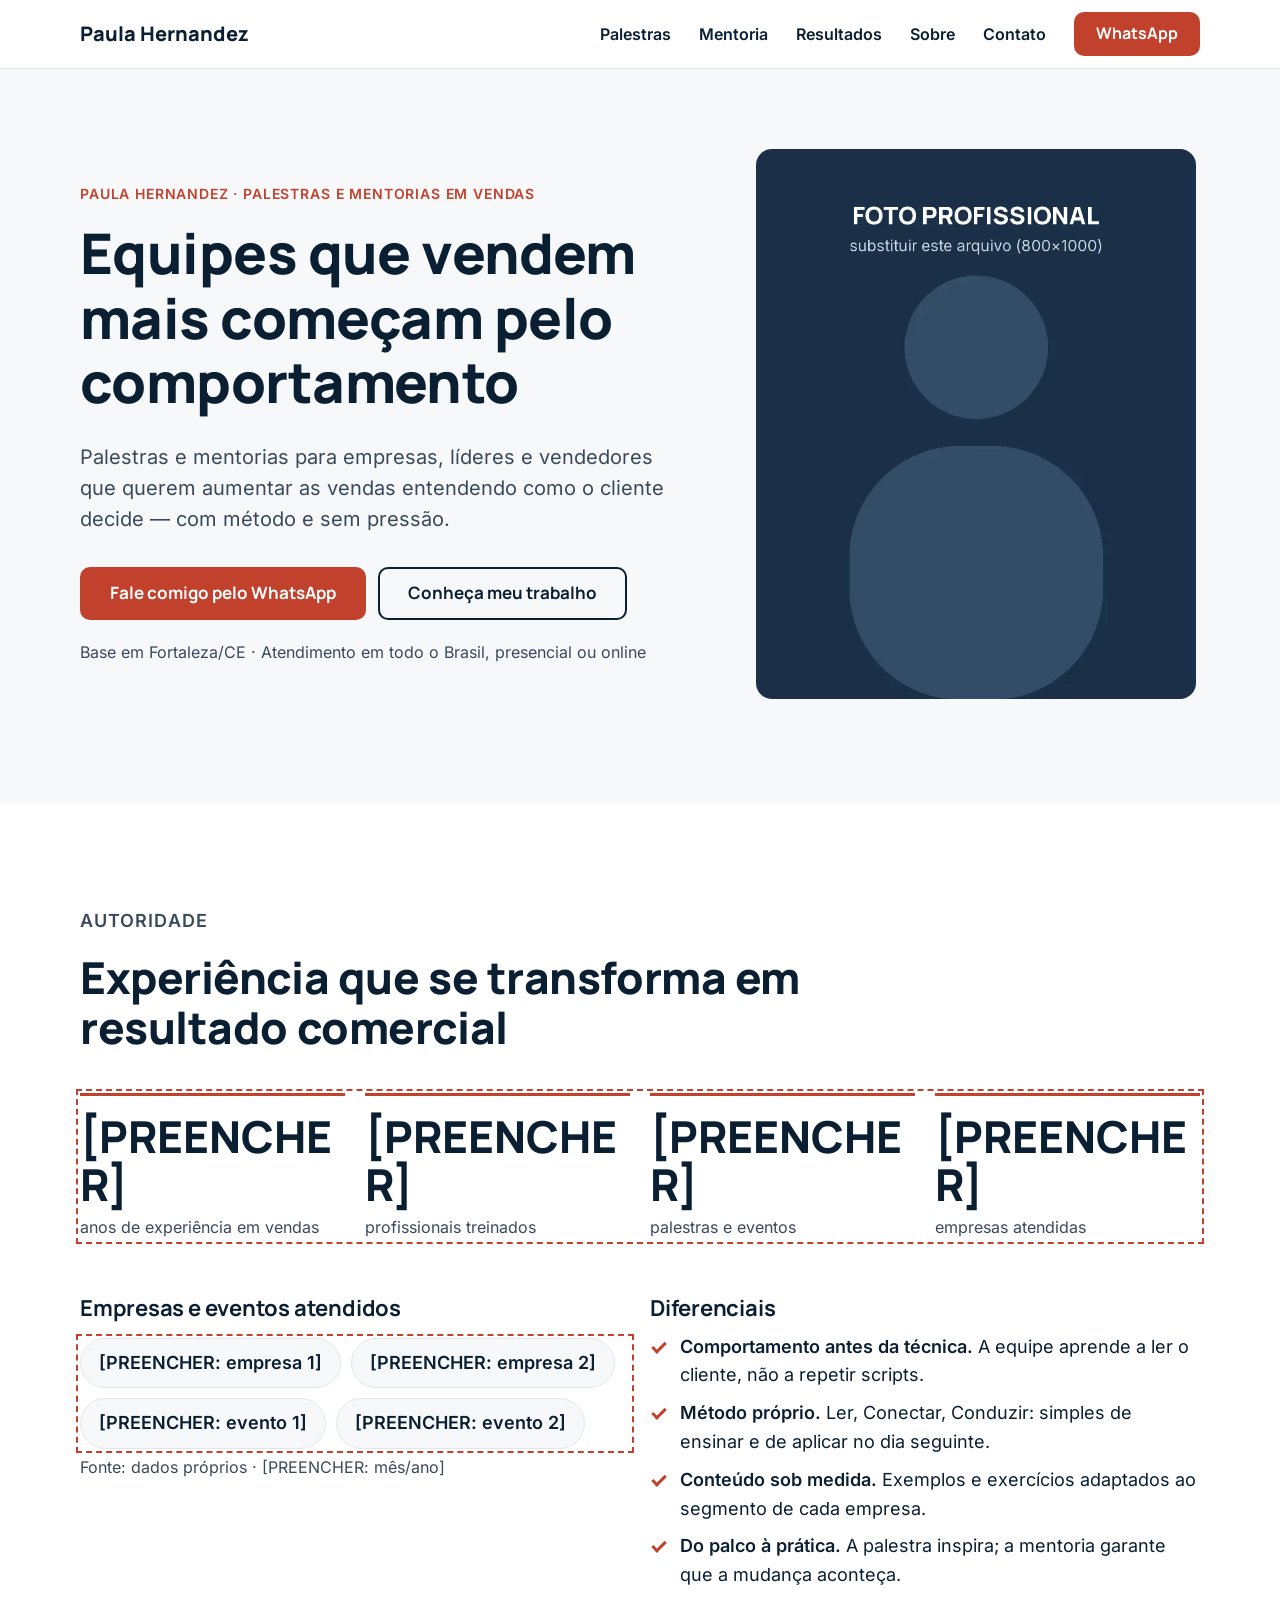
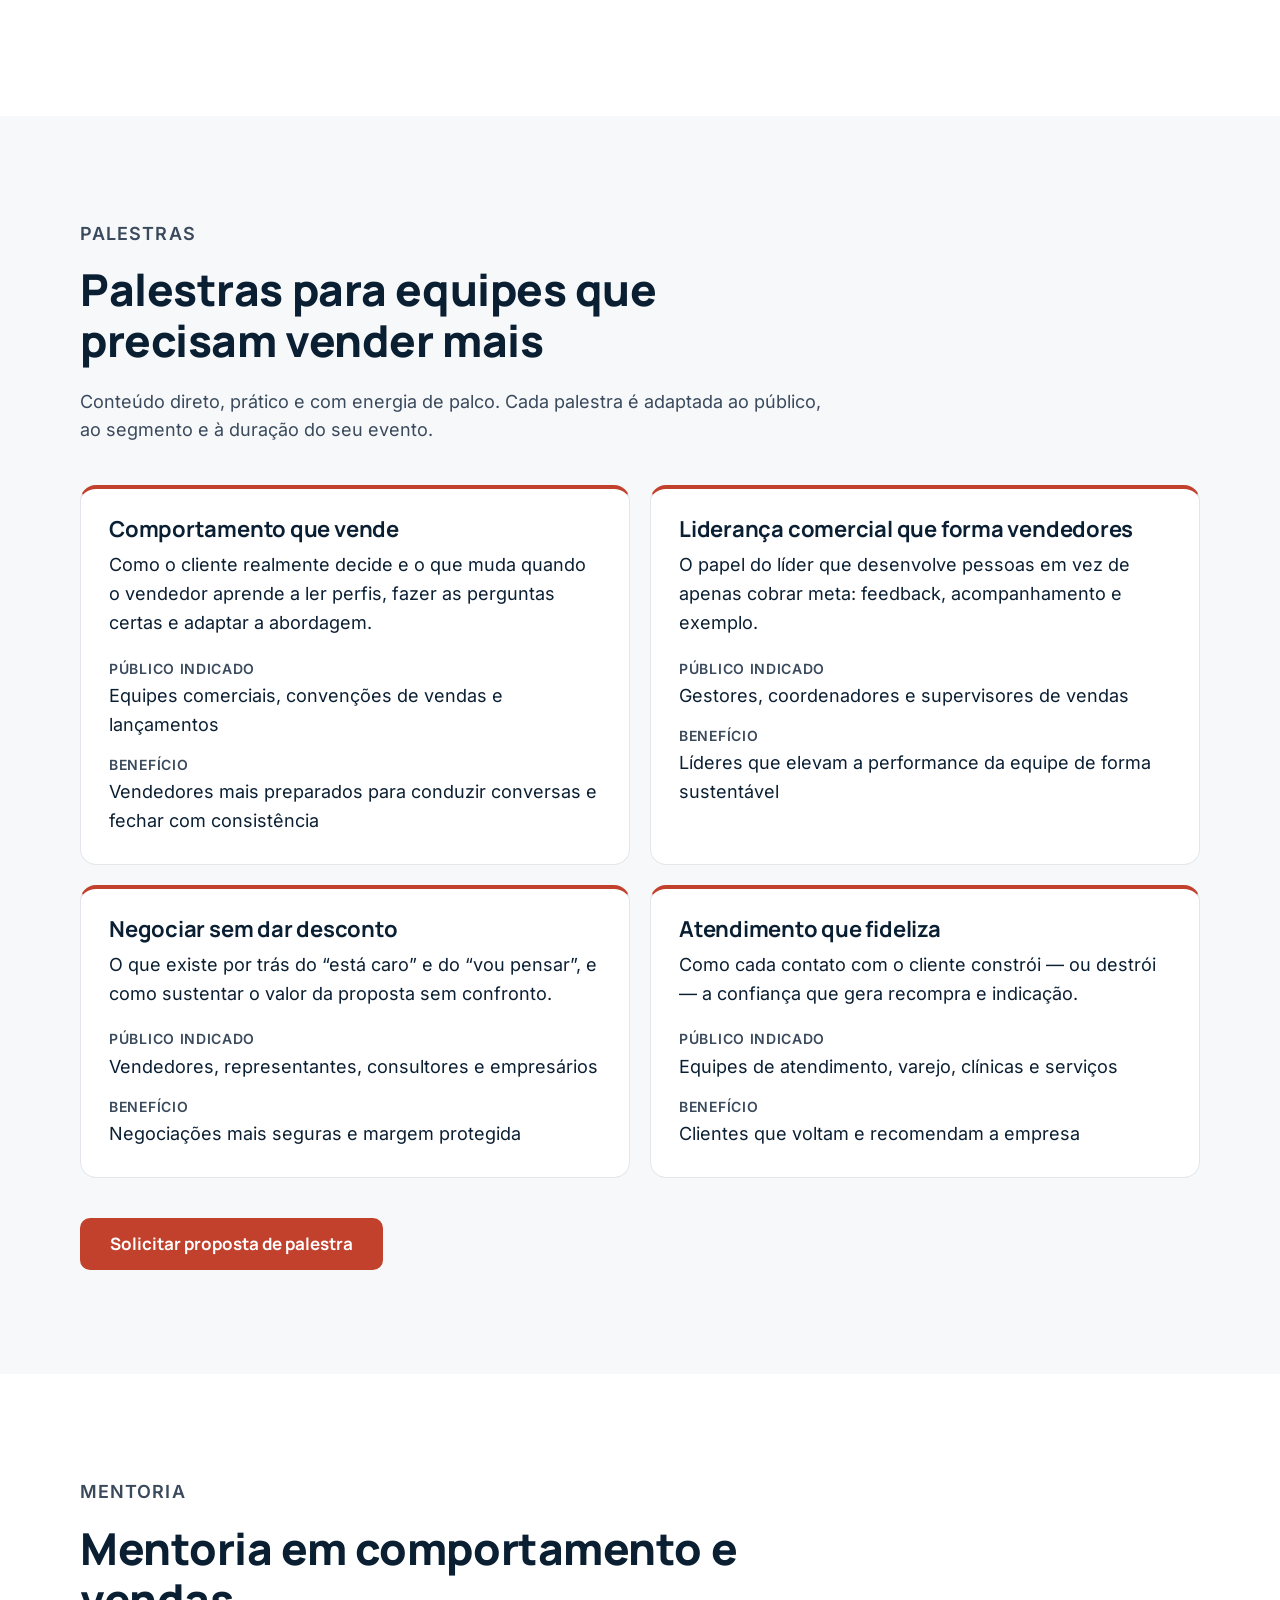
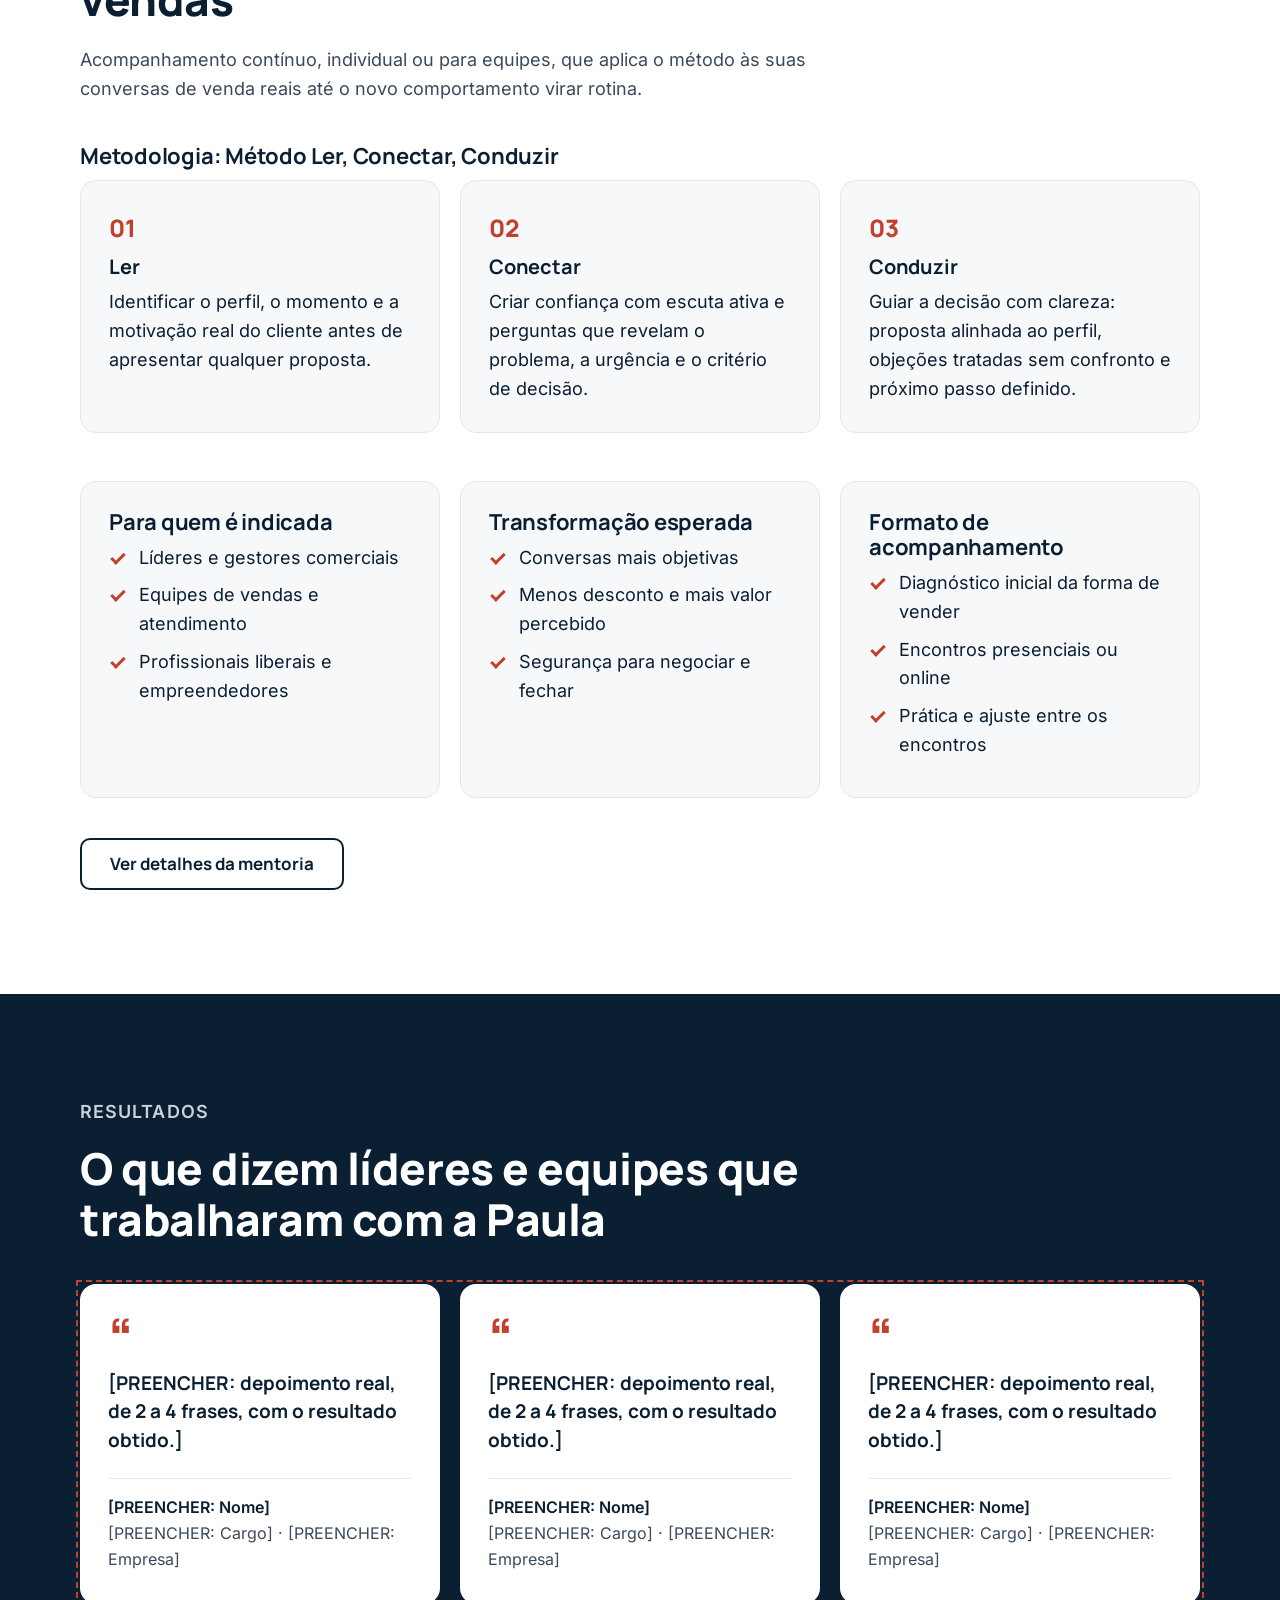
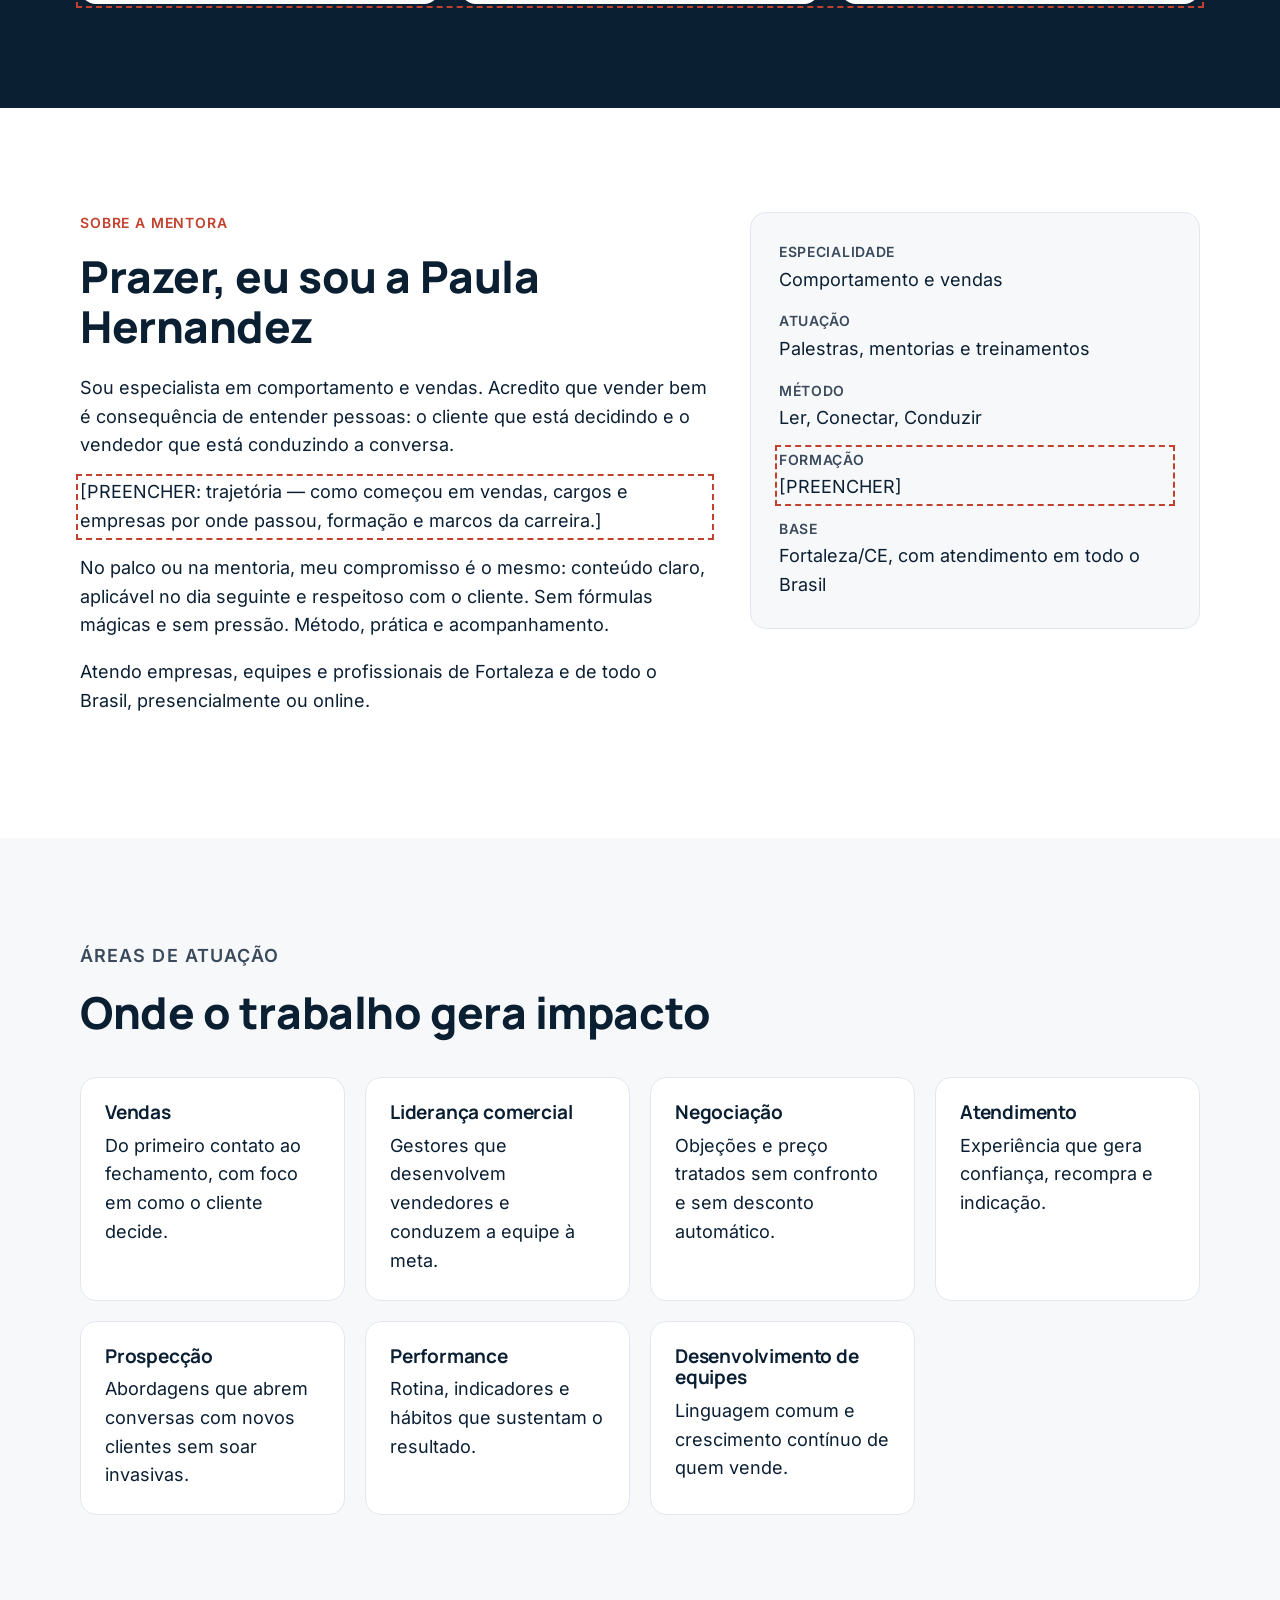
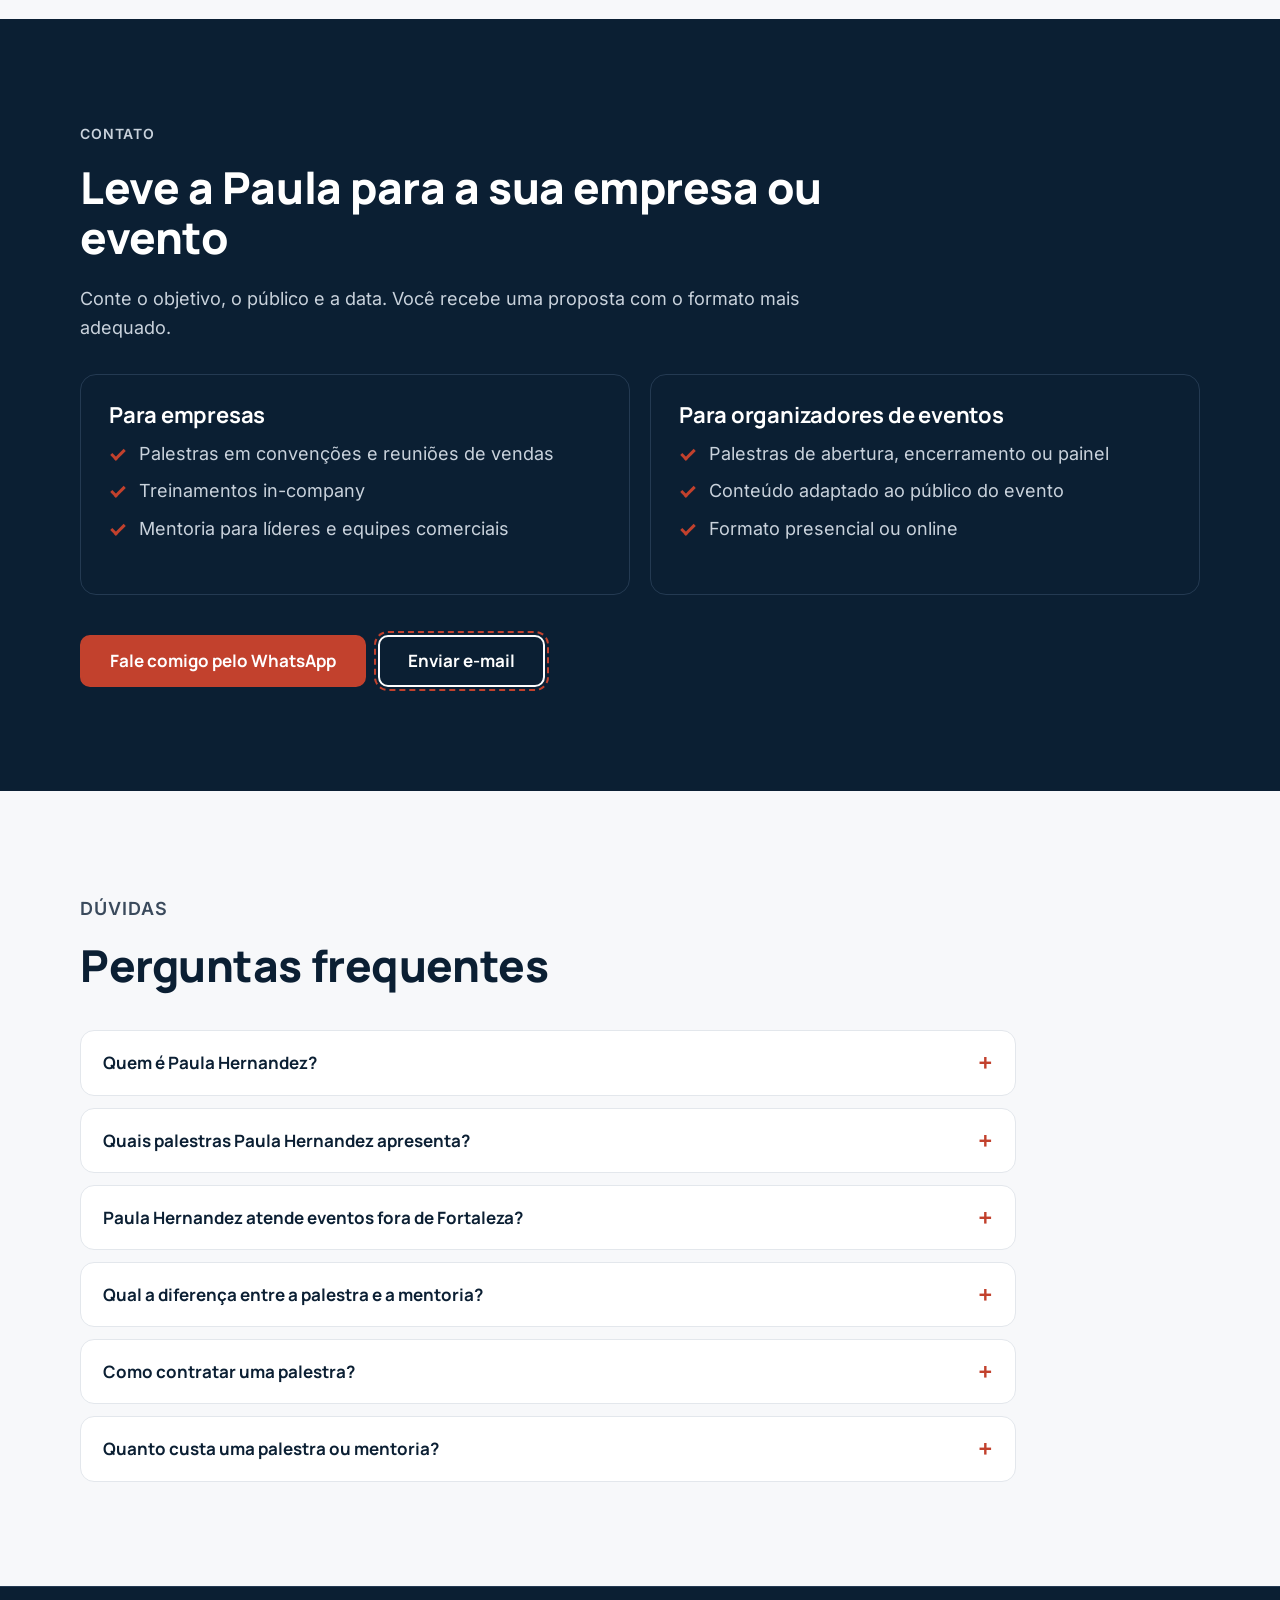
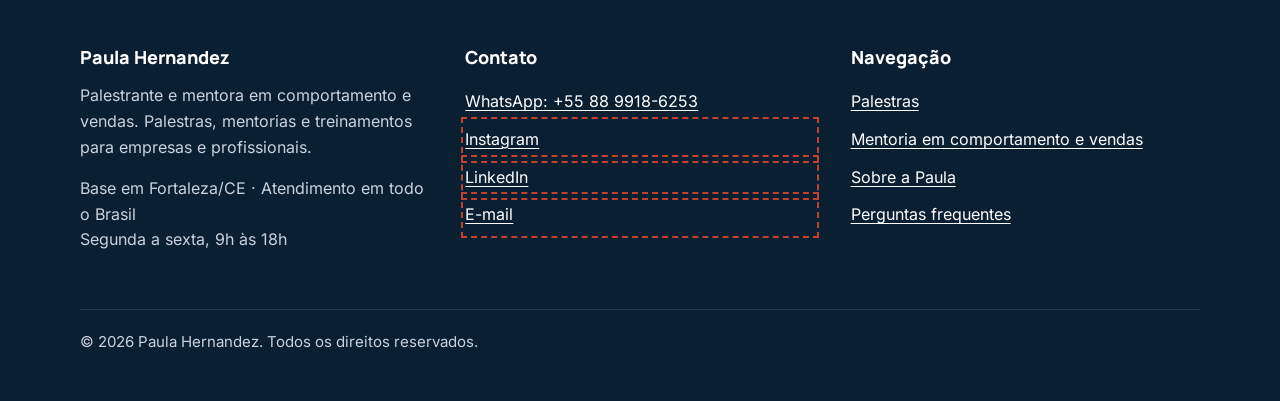
==== index.html @ c7774235 "Site estático Paula Hernandez: raiz + cluster de mentoria - Página raiz de vendas: hero, autoridade," ====
<!DOCTYPE html>
<html lang="pt-BR"><head>
<meta charset="UTF-8"/>
<meta name="viewport" content="width=device-width, initial-scale=1.0"/>
<title>Paula Hernandez | Palestrante e Mentora em Vendas</title>
<meta name="description" content="Paula Hernandez é palestrante e mentora em comportamento e vendas. Palestras e mentorias para aumentar vendas e desenvolver equipes comerciais."/>
<meta name="robots" content="index, follow, max-image-preview:large, max-snippet:-1, max-video-preview:-1"/>
<link rel="canonical" href="https://paulahernandezoficial.com.br/"/>
<meta name="theme-color" content="#0B1F33"/>
<link rel="icon" type="image/webp" href="favicon.webp"/>
<link rel="apple-touch-icon" href="favicon.png"/>
<link rel="manifest" href="site.webmanifest"/>
<meta name="author" content="Paula Hernandez"/>
<meta property="og:type" content="website"/>
<meta property="og:locale" content="pt_BR"/>
<meta property="og:site_name" content="Paula Hernandez"/>
<meta property="og:url" content="https://paulahernandezoficial.com.br/"/>
<meta property="og:title" content="Paula Hernandez | Palestrante e Mentora em Vendas"/>
<meta property="og:description" content="Paula Hernandez é palestrante e mentora em comportamento e vendas. Palestras e mentorias para aumentar vendas e desenvolver equipes comerciais."/>
<meta property="og:image" content="https://paulahernandezoficial.com.br/og-paula-hernandez.png"/>
<meta property="og:image:width" content="1200"/>
<meta property="og:image:height" content="630"/>
<meta property="og:image:alt" content="Paula Hernandez, palestrante e mentora em comportamento e vendas"/>
<meta name="twitter:card" content="summary_large_image"/>
<meta name="twitter:title" content="Paula Hernandez | Palestrante e Mentora em Vendas"/>
<meta name="twitter:description" content="Paula Hernandez é palestrante e mentora em comportamento e vendas. Palestras e mentorias para aumentar vendas e desenvolver equipes comerciais."/>
<meta name="twitter:image" content="https://paulahernandezoficial.com.br/og-paula-hernandez.png"/>
<link rel="preload" as="font" type="font/woff2" href="assets/fontes/manrope-800.woff2" crossorigin/>
<link rel="preload" as="font" type="font/woff2" href="assets/fontes/inter-400.woff2" crossorigin/>
<link rel="preload" as="font" type="font/woff2" href="assets/fontes/manrope-700.woff2" crossorigin/>
<style>
@font-face{font-family:"Manrope";src:url(assets/fontes/manrope-800.woff2) format("woff2");font-weight:800;font-style:normal;font-display:swap}
@font-face{font-family:"Manrope";src:url(assets/fontes/manrope-700.woff2) format("woff2");font-weight:700;font-style:normal;font-display:swap}
@font-face{font-family:"Inter";src:url(assets/fontes/inter-400.woff2) format("woff2");font-weight:400;font-style:normal;font-display:swap}
@font-face{font-family:"Inter";src:url(assets/fontes/inter-600.woff2) format("woff2");font-weight:600;font-style:normal;font-display:swap}
:root{--marinho:#0B1F33;--terracota:#C2412D;--terracota-escuro:#A33523;--offwhite:#F7F8FA;--branco:#FFFFFF;--texto-2:#3A4A5C;--claro:#C9D2DC;--linha:#E3E7EC;--linha-escura:#243A52;--max:1160px}
*,*::before,*::after{box-sizing:border-box}
html{-webkit-text-size-adjust:100%;scroll-behavior:smooth}
body{margin:0;font-family:"Inter",system-ui,-apple-system,"Segoe UI",Roboto,sans-serif;font-weight:400;font-size:1.0625rem;line-height:1.6;color:var(--marinho);background:var(--offwhite);padding-bottom:80px}
@media(min-width:768px){body{font-size:1.125rem}}
@media(min-width:960px){body{padding-bottom:0}}
img{max-width:100%;height:auto;display:block}
a{color:var(--terracota)}
h1,h2,h3,h4{font-family:"Manrope",system-ui,-apple-system,"Segoe UI",Roboto,sans-serif;color:var(--marinho);line-height:1.15;letter-spacing:-.01em;margin:0 0 .5em}
h1,h2{font-weight:800}
h3,h4{font-weight:700}
[id]{scroll-margin-top:84px}
.wrap{max-width:var(--max);margin:0 auto;padding:0 20px}
.pular{position:absolute;left:-9999px;top:8px;background:var(--branco);color:var(--marinho);padding:12px 18px;z-index:50}
.pular:focus{left:16px}
.topo{position:sticky;top:0;z-index:40;background:var(--branco);border-bottom:1px solid var(--linha)}
.topo .wrap{display:flex;align-items:center;justify-content:space-between;gap:16px;min-height:68px}
.marca{font-family:"Manrope",system-ui,sans-serif;font-weight:800;font-size:1.25rem;color:var(--marinho);text-decoration:none;padding:10px 0}
.menu-desk{display:none}
.menu-mob summary{list-style:none;cursor:pointer;display:flex;align-items:center;min-height:48px;padding:0 18px;border:2px solid var(--marinho);border-radius:10px;font-weight:600;color:var(--marinho)}
.menu-mob summary::-webkit-details-marker{display:none}
.menu-mob ul{position:absolute;left:0;right:0;top:100%;margin:0;padding:8px 20px 20px;list-style:none;background:var(--branco);border-bottom:1px solid var(--linha)}
.menu-mob li{margin:0;border-bottom:1px solid var(--linha)}
.menu-mob li:last-child{border-bottom:0}
.menu-mob a{display:flex;align-items:center;min-height:52px;color:var(--marinho);text-decoration:none;font-weight:600}
@media(min-width:960px){
.menu-mob{display:none}
.menu-desk{display:flex;align-items:center;gap:28px;list-style:none;margin:0;padding:0}
.menu-desk li{margin:0}
.menu-desk a:not(.btn){color:var(--marinho);text-decoration:none;font-weight:600;font-size:1rem}
.menu-desk .btn{min-height:44px;padding:10px 20px;font-size:1rem}
}
.hero{padding:40px 0 64px}
.hero .wrap{display:grid;gap:40px}
@media(min-width:960px){.hero{padding:80px 0 104px}.hero .wrap{grid-template-columns:1.15fr .85fr;align-items:center;gap:64px}}
.selo{display:block;font-size:.875rem;font-weight:600;letter-spacing:.06em;text-transform:uppercase;color:var(--terracota);margin:0 0 16px}
.hero h1{font-size:clamp(2.125rem,1.5rem + 2.8vw,3.5rem);max-width:14em}
.sub{font-size:1.25rem;line-height:1.55;color:var(--texto-2);max-width:32em;margin:0}
.botoes{display:flex;flex-direction:column;gap:12px;margin-top:32px}
@media(min-width:560px){.botoes{flex-direction:row;flex-wrap:wrap}}
.btn{display:inline-flex;align-items:center;justify-content:center;text-align:center;min-height:52px;padding:14px 28px;border-radius:10px;border:2px solid transparent;font-family:"Manrope",system-ui,sans-serif;font-weight:700;font-size:1.0625rem;line-height:1.2;text-decoration:none}
.btn-p{background:var(--terracota);border-color:var(--terracota);color:var(--branco)}
.btn-p:hover{background:var(--terracota-escuro);border-color:var(--terracota-escuro);color:var(--branco)}
.btn-s{border-color:var(--marinho);color:var(--marinho)}
.btn-s:hover{background:var(--marinho);color:var(--branco)}
.hero-nota{margin:20px 0 0;font-size:1rem;color:var(--texto-2)}
.hero-foto{margin:0;justify-self:center;width:100%;max-width:440px}
.hero-foto img{width:100%;aspect-ratio:4/5;object-fit:cover;border-radius:16px;background:var(--linha)}
.barra-cta{position:fixed;left:0;right:0;bottom:0;z-index:40;padding:12px 16px calc(12px + env(safe-area-inset-bottom));background:var(--branco);border-top:1px solid var(--linha)}
.barra-cta .btn{width:100%}
@media(min-width:960px){.barra-cta{display:none}}
</style>
<link rel="preload" as="style" href="assets/style.css" onload="this.onload=null;this.rel='stylesheet'"/>
<noscript><link rel="stylesheet" href="assets/style.css"/></noscript>
<script type="application/ld+json">
{
  "@context": "https://schema.org",
  "@graph": [
    {
      "@type": "ProfessionalService",
      "@id": "https://paulahernandezoficial.com.br/#negocio",
      "name": "Paula Hernandez — Palestras e Mentoria em Comportamento e Vendas",
      "alternateName": ["Paula Hernandez Oficial", "Paula Hernandez Palestrante", "Paula Hernandez Mentoria"],
      "description": "Palestras e mentorias em comportamento e vendas para empresas, líderes comerciais e profissionais, com o Método Ler, Conectar, Conduzir. Base em Fortaleza/CE, atendimento em todo o Brasil.",
      "url": "https://paulahernandezoficial.com.br/",
      "image": "https://paulahernandezoficial.com.br/assets/img/paula-hernandez.webp",
      "logo": "https://paulahernandezoficial.com.br/favicon.png",
      "telephone": "+558899186253",
      "priceRange": "Sob consulta",
      "founder": {"@id": "https://paulahernandezoficial.com.br/#paula"},
      "employee": {"@id": "https://paulahernandezoficial.com.br/#paula"},
      "address": {"@type": "PostalAddress", "addressLocality": "Fortaleza", "addressRegion": "CE", "addressCountry": "BR"},
      "geo": {"@type": "GeoCoordinates", "latitude": -3.7319, "longitude": -38.5267},
      "hasMap": "https://www.google.com/maps?q=Fortaleza,+CE",
      "areaServed": [
        {"@type": "City", "name": "Fortaleza", "sameAs": "https://www.wikidata.org/wiki/Q43463"},
        {"@type": "State", "name": "Ceará"},
        {"@type": "Country", "name": "Brasil"}
      ],
      "openingHoursSpecification": [{
        "@type": "OpeningHoursSpecification",
        "dayOfWeek": ["https://schema.org/Monday", "https://schema.org/Tuesday", "https://schema.org/Wednesday", "https://schema.org/Thursday", "https://schema.org/Friday"],
        "opens": "09:00",
        "closes": "18:00"
      }],
      "knowsAbout": [
        {"@id": "https://www.wikidata.org/wiki/Q194189"},
        {"@id": "https://www.wikidata.org/wiki/Q5657855"},
        {"@id": "https://www.wikidata.org/wiki/Q484275"},
        {"@id": "https://www.wikidata.org/wiki/Q202875"},
        {"@id": "https://www.wikidata.org/wiki/Q1060653"},
        {"@id": "https://www.wikidata.org/wiki/Q3769299"},
        {"@id": "https://www.wikidata.org/wiki/Q301468"},
        {"@id": "https://www.wikidata.org/wiki/Q967647"}
      ],
      "hasOfferCatalog": {
        "@type": "OfferCatalog",
        "@id": "https://paulahernandezoficial.com.br/#catalogo",
        "name": "Palestras e mentorias",
        "itemListElement": [
          {"@type": "Offer", "itemOffered": {"@type": "Service", "@id": "https://paulahernandezoficial.com.br/#palestra-comportamento-que-vende", "name": "Palestra Comportamento que vende", "serviceType": "Palestra"}},
          {"@type": "Offer", "itemOffered": {"@type": "Service", "@id": "https://paulahernandezoficial.com.br/#palestra-lideranca-comercial", "name": "Palestra Liderança comercial que forma vendedores", "serviceType": "Palestra"}},
          {"@type": "Offer", "itemOffered": {"@type": "Service", "@id": "https://paulahernandezoficial.com.br/#palestra-negociacao", "name": "Palestra Negociar sem dar desconto", "serviceType": "Palestra"}},
          {"@type": "Offer", "itemOffered": {"@type": "Service", "@id": "https://paulahernandezoficial.com.br/#palestra-atendimento", "name": "Palestra Atendimento que fideliza", "serviceType": "Palestra"}},
          {"@type": "Offer", "itemOffered": {"@id": "https://paulahernandezoficial.com.br/mentoria-em-comportamento-e-vendas-em-fortaleza/#servico"}}
        ]
      }
    },
    {
      "@type": "Person",
      "@id": "https://paulahernandezoficial.com.br/#paula",
      "name": "Paula Hernandez",
      "alternateName": ["Paula Hernandez Oficial"],
      "jobTitle": "Palestrante e mentora em comportamento e vendas",
      "description": "Palestrante e mentora especialista em comportamento e vendas, criadora do Método Ler, Conectar, Conduzir. Base em Fortaleza/CE, atuação em todo o Brasil.",
      "url": "https://paulahernandezoficial.com.br/",
      "image": {"@type": "ImageObject", "url": "https://paulahernandezoficial.com.br/assets/img/paula-hernandez.webp", "width": 800, "height": 1000},
      "worksFor": {"@id": "https://paulahernandezoficial.com.br/#negocio"},
      "homeLocation": {"@type": "City", "name": "Fortaleza", "sameAs": "https://www.wikidata.org/wiki/Q43463"},
      "knowsAbout": [
        {"@id": "https://www.wikidata.org/wiki/Q194189"},
        {"@id": "https://www.wikidata.org/wiki/Q5657855"},
        {"@id": "https://www.wikidata.org/wiki/Q484275"},
        {"@id": "https://www.wikidata.org/wiki/Q202875"},
        {"@id": "https://www.wikidata.org/wiki/Q1060653"},
        {"@id": "https://www.wikidata.org/wiki/Q3769299"},
        {"@id": "https://www.wikidata.org/wiki/Q1231428"},
        {"@id": "https://www.wikidata.org/wiki/Q191591"},
        {"@id": "https://www.wikidata.org/wiki/Q18342738"},
        {"@id": "https://www.wikidata.org/wiki/Q967647"}
      ]
    },
    {"@type": "Thing", "@id": "https://www.wikidata.org/wiki/Q194189", "name": "Vendas", "sameAs": "https://www.wikidata.org/wiki/Q194189"},
    {"@type": "Thing", "@id": "https://www.wikidata.org/wiki/Q5657855", "name": "Gestão de vendas", "sameAs": "https://www.wikidata.org/wiki/Q5657855"},
    {"@type": "Thing", "@id": "https://www.wikidata.org/wiki/Q484275", "name": "Liderança", "sameAs": "https://www.wikidata.org/wiki/Q484275"},
    {"@type": "Thing", "@id": "https://www.wikidata.org/wiki/Q202875", "name": "Negociação", "sameAs": "https://www.wikidata.org/wiki/Q202875"},
    {"@type": "Thing", "@id": "https://www.wikidata.org/wiki/Q1060653", "name": "Atendimento ao cliente", "sameAs": "https://www.wikidata.org/wiki/Q1060653"},
    {"@type": "Thing", "@id": "https://www.wikidata.org/wiki/Q3769299", "name": "Comportamento humano", "sameAs": "https://www.wikidata.org/wiki/Q3769299"},
    {"@type": "Thing", "@id": "https://www.wikidata.org/wiki/Q301468", "name": "Comportamento do consumidor", "sameAs": "https://www.wikidata.org/wiki/Q301468"},
    {"@type": "Thing", "@id": "https://www.wikidata.org/wiki/Q1231428", "name": "Persuasão", "sameAs": "https://www.wikidata.org/wiki/Q1231428"},
    {"@type": "Thing", "@id": "https://www.wikidata.org/wiki/Q191591", "name": "Inteligência emocional", "sameAs": "https://www.wikidata.org/wiki/Q191591"},
    {"@type": "Thing", "@id": "https://www.wikidata.org/wiki/Q18342738", "name": "Oratória", "sameAs": "https://www.wikidata.org/wiki/Q18342738"},
    {"@type": "Thing", "@id": "https://www.wikidata.org/wiki/Q967647", "name": "Mentoria", "sameAs": "https://www.wikidata.org/wiki/Q967647"},
    {
      "@type": "DefinedTermSet",
      "@id": "https://paulahernandezoficial.com.br/#metodologia",
      "name": "Metodologia Paula Hernandez"
    },
    {
      "@type": "DefinedTerm",
      "@id": "https://paulahernandezoficial.com.br/#metodo",
      "name": "Método Ler, Conectar, Conduzir",
      "description": "Método de vendas baseado em comportamento, criado por Paula Hernandez, em três etapas: ler o perfil e o momento do cliente, criar conexão por meio de escuta e perguntas, e conduzir a decisão com clareza e sem pressão.",
      "inDefinedTermSet": {"@id": "https://paulahernandezoficial.com.br/#metodologia"},
      "creator": {"@id": "https://paulahernandezoficial.com.br/#paula"},
      "url": "https://paulahernandezoficial.com.br/#mentoria"
    },
    {
      "@type": "WebSite",
      "@id": "https://paulahernandezoficial.com.br/#site",
      "name": "Paula Hernandez",
      "url": "https://paulahernandezoficial.com.br/",
      "inLanguage": "pt-BR",
      "publisher": {"@id": "https://paulahernandezoficial.com.br/#negocio"}
    },
    {
      "@type": "WebPage",
      "@id": "https://paulahernandezoficial.com.br/#webpage",
      "url": "https://paulahernandezoficial.com.br/",
      "name": "Paula Hernandez | Palestrante e Mentora em Vendas",
      "description": "Paula Hernandez é palestrante e mentora em comportamento e vendas. Palestras e mentorias para aumentar vendas e desenvolver equipes comerciais.",
      "inLanguage": "pt-BR",
      "isPartOf": {"@id": "https://paulahernandezoficial.com.br/#site"},
      "about": {"@id": "https://paulahernandezoficial.com.br/#paula"},
      "mainEntity": {"@id": "https://paulahernandezoficial.com.br/#negocio"},
      "primaryImageOfPage": {"@type": "ImageObject", "url": "https://paulahernandezoficial.com.br/assets/img/paula-hernandez.webp", "width": 800, "height": 1000},
      "dateModified": "2026-09-28"
    },
    {
      "@type": "FAQPage",
      "@id": "https://paulahernandezoficial.com.br/#perguntas",
      "isPartOf": {"@id": "https://paulahernandezoficial.com.br/#webpage"},
      "mainEntity": [
        {"@type": "Question", "name": "Quem é Paula Hernandez?", "acceptedAnswer": {"@type": "Answer", "text": "Paula Hernandez é palestrante e mentora especialista em comportamento e vendas. Ela ajuda empresas, líderes comerciais e profissionais a vender mais entendendo como o cliente decide, com o Método Ler, Conectar, Conduzir."}},
        {"@type": "Question", "name": "Quais palestras Paula Hernandez apresenta?", "acceptedAnswer": {"@type": "Answer", "text": "As palestras principais são Comportamento que vende, Liderança comercial que forma vendedores, Negociar sem dar desconto e Atendimento que fideliza. Todas podem ser adaptadas ao público, ao segmento e à duração do evento."}},
        {"@type": "Question", "name": "Paula Hernandez atende eventos fora de Fortaleza?", "acceptedAnswer": {"@type": "Answer", "text": "Sim. Paula tem base em Fortaleza/CE e realiza palestras, treinamentos e mentorias em todo o Brasil, presencialmente ou online."}},
        {"@type": "Question", "name": "Qual a diferença entre a palestra e a mentoria?", "acceptedAnswer": {"@type": "Answer", "text": "A palestra é um encontro único, pensado para inspirar e dar direção a um grupo. A mentoria é um acompanhamento contínuo, individual ou para equipes, que aplica o método às conversas de venda reais até o comportamento mudar."}},
        {"@type": "Question", "name": "Como contratar uma palestra?", "acceptedAnswer": {"@type": "Answer", "text": "Envie uma mensagem pelo WhatsApp com a data, a cidade, o público e o objetivo do evento. Com essas informações, Paula indica o tema mais adequado e envia a proposta."}},
        {"@type": "Question", "name": "Quanto custa uma palestra ou mentoria?", "acceptedAnswer": {"@type": "Answer", "text": "O valor é enviado em proposta, porque depende do formato, da duração, do local e do número de participantes. O primeiro contato pelo WhatsApp não tem custo."}}
      ]
    }
  ]
}
</script>
</head>
<body>
<a class="pular" href="#conteudo">Pular para o conteúdo</a>

<header class="topo">
  <div class="wrap">
    <a class="marca" href="./">Paula Hernandez</a>
    <nav aria-label="Principal">
      <ul class="menu-desk">
        <li><a href="#palestras">Palestras</a></li>
        <li><a href="#mentoria">Mentoria</a></li>
        <li><a href="#resultados">Resultados</a></li>
        <li><a href="#sobre">Sobre</a></li>
        <li><a href="#contato">Contato</a></li>
        <li><a class="btn btn-p" href="https://wa.me/558899186253?text=Ol%C3%A1%2C%20Paula!%20Vim%20pelo%20site." rel="noopener">WhatsApp</a></li>
      </ul>
      <details class="menu-mob">
        <summary>Menu</summary>
        <ul>
          <li><a href="#palestras">Palestras</a></li>
          <li><a href="#mentoria">Mentoria</a></li>
          <li><a href="#resultados">Resultados</a></li>
          <li><a href="#sobre">Sobre</a></li>
          <li><a href="#contato">Contato</a></li>
        </ul>
      </details>
    </nav>
  </div>
</header>

<main id="conteudo">

<section class="hero" aria-labelledby="titulo-principal">
  <div class="wrap">
    <div>
      <p class="selo">Paula Hernandez · Palestras e mentorias em vendas</p>
      <h1 id="titulo-principal">Equipes que vendem mais começam pelo comportamento</h1>
      <p class="sub">Palestras e mentorias para empresas, líderes e vendedores que querem aumentar as vendas entendendo como o cliente decide — com método e sem pressão.</p>
      <div class="botoes">
        <a class="btn btn-p" href="https://wa.me/558899186253?text=Ol%C3%A1%2C%20Paula!%20Vim%20pelo%20site." rel="noopener">Fale comigo pelo WhatsApp</a>
        <a class="btn btn-s" href="#sobre">Conheça meu trabalho</a>
      </div>
      <p class="hero-nota">Base em Fortaleza/CE · Atendimento em todo o Brasil, presencial ou online</p>
    </div>
    <figure class="hero-foto">
      <img src="assets/img/paula-hernandez.webp" width="800" height="1000" alt="Paula Hernandez, palestrante e mentora em comportamento e vendas" fetchpriority="high" decoding="async"/>
    </figure>
  </div>
</section>

<section class="secao secao-branca" id="autoridade" aria-labelledby="titulo-autoridade">
  <div class="wrap">
    <div class="cabecalho-secao">
      <p class="selo">Autoridade</p>
      <h2 id="titulo-autoridade">Experiência que se transforma em resultado comercial</h2>
    </div>
    <ul class="numeros pendente">
      <li><span class="numero">[PREENCHER]</span><span class="numero-rotulo">anos de experiência em vendas</span></li>
      <li><span class="numero">[PREENCHER]</span><span class="numero-rotulo">profissionais treinados</span></li>
      <li><span class="numero">[PREENCHER]</span><span class="numero-rotulo">palestras e eventos</span></li>
      <li><span class="numero">[PREENCHER]</span><span class="numero-rotulo">empresas atendidas</span></li>
    </ul>
    <div class="grade grade-2">
      <div>
        <h3>Empresas e eventos atendidos</h3>
        <ul class="empresas pendente">
          <li>[PREENCHER: empresa 1]</li>
          <li>[PREENCHER: empresa 2]</li>
          <li>[PREENCHER: evento 1]</li>
          <li>[PREENCHER: evento 2]</li>
        </ul>
        <p class="numero-rotulo">Fonte: dados próprios · [PREENCHER: mês/ano]</p>
      </div>
      <div>
        <h3>Diferenciais</h3>
        <ul class="lista-check">
          <li><strong>Comportamento antes da técnica.</strong> A equipe aprende a ler o cliente, não a repetir scripts.</li>
          <li><strong>Método próprio.</strong> Ler, Conectar, Conduzir: simples de ensinar e de aplicar no dia seguinte.</li>
          <li><strong>Conteúdo sob medida.</strong> Exemplos e exercícios adaptados ao segmento de cada empresa.</li>
          <li><strong>Do palco à prática.</strong> A palestra inspira; a mentoria garante que a mudança aconteça.</li>
        </ul>
      </div>
    </div>
  </div>
</section>

<section class="secao" id="palestras" aria-labelledby="titulo-palestras">
  <div class="wrap">
    <div class="cabecalho-secao">
      <p class="selo">Palestras</p>
      <h2 id="titulo-palestras">Palestras para equipes que precisam vender mais</h2>
      <p>Conteúdo direto, prático e com energia de palco. Cada palestra é adaptada ao público, ao segmento e à duração do seu evento.</p>
    </div>
    <div class="grade grade-2">
      <article class="cartao palestra" id="palestra-comportamento-que-vende">
        <h3>Comportamento que vende</h3>
        <p>Como o cliente realmente decide e o que muda quando o vendedor aprende a ler perfis, fazer as perguntas certas e adaptar a abordagem.</p>
        <dl>
          <div><dt>Público indicado</dt><dd>Equipes comerciais, convenções de vendas e lançamentos</dd></div>
          <div><dt>Benefício</dt><dd>Vendedores mais preparados para conduzir conversas e fechar com consistência</dd></div>
        </dl>
      </article>
      <article class="cartao palestra" id="palestra-lideranca-comercial">
        <h3>Liderança comercial que forma vendedores</h3>
        <p>O papel do líder que desenvolve pessoas em vez de apenas cobrar meta: feedback, acompanhamento e exemplo.</p>
        <dl>
          <div><dt>Público indicado</dt><dd>Gestores, coordenadores e supervisores de vendas</dd></div>
          <div><dt>Benefício</dt><dd>Líderes que elevam a performance da equipe de forma sustentável</dd></div>
        </dl>
      </article>
      <article class="cartao palestra" id="palestra-negociacao">
        <h3>Negociar sem dar desconto</h3>
        <p>O que existe por trás do “está caro” e do “vou pensar”, e como sustentar o valor da proposta sem confronto.</p>
        <dl>
          <div><dt>Público indicado</dt><dd>Vendedores, representantes, consultores e empresários</dd></div>
          <div><dt>Benefício</dt><dd>Negociações mais seguras e margem protegida</dd></div>
        </dl>
      </article>
      <article class="cartao palestra" id="palestra-atendimento">
        <h3>Atendimento que fideliza</h3>
        <p>Como cada contato com o cliente constrói — ou destrói — a confiança que gera recompra e indicação.</p>
        <dl>
          <div><dt>Público indicado</dt><dd>Equipes de atendimento, varejo, clínicas e serviços</dd></div>
          <div><dt>Benefício</dt><dd>Clientes que voltam e recomendam a empresa</dd></div>
        </dl>
      </article>
    </div>
    <div class="acoes-secao botoes">
      <a class="btn btn-p" href="https://wa.me/558899186253?text=Ol%C3%A1%2C%20Paula!%20Quero%20uma%20proposta%20de%20palestra." rel="noopener">Solicitar proposta de palestra</a>
    </div>
  </div>
</section>

<section class="secao secao-branca" id="mentoria" aria-labelledby="titulo-mentoria">
  <div class="wrap">
    <div class="cabecalho-secao">
      <p class="selo">Mentoria</p>
      <h2 id="titulo-mentoria">Mentoria em comportamento e vendas</h2>
      <p>Acompanhamento contínuo, individual ou para equipes, que aplica o método às suas conversas de venda reais até o novo comportamento virar rotina.</p>
    </div>
    <h3>Metodologia: Método Ler, Conectar, Conduzir</h3>
    <ol class="passos">
      <li>
        <h4>Ler</h4>
        <p>Identificar o perfil, o momento e a motivação real do cliente antes de apresentar qualquer proposta.</p>
      </li>
      <li>
        <h4>Conectar</h4>
        <p>Criar confiança com escuta ativa e perguntas que revelam o problema, a urgência e o critério de decisão.</p>
      </li>
      <li>
        <h4>Conduzir</h4>
        <p>Guiar a decisão com clareza: proposta alinhada ao perfil, objeções tratadas sem confronto e próximo passo definido.</p>
      </li>
    </ol>
    <div class="grade grade-3">
      <div class="cartao">
        <h3>Para quem é indicada</h3>
        <ul class="lista-check">
          <li>Líderes e gestores comerciais</li>
          <li>Equipes de vendas e atendimento</li>
          <li>Profissionais liberais e empreendedores</li>
        </ul>
      </div>
      <div class="cartao">
        <h3>Transformação esperada</h3>
        <ul class="lista-check">
          <li>Conversas mais objetivas</li>
          <li>Menos desconto e mais valor percebido</li>
          <li>Segurança para negociar e fechar</li>
        </ul>
      </div>
      <div class="cartao">
        <h3>Formato de acompanhamento</h3>
        <ul class="lista-check">
          <li>Diagnóstico inicial da forma de vender</li>
          <li>Encontros presenciais ou online</li>
          <li>Prática e ajuste entre os encontros</li>
        </ul>
      </div>
    </div>
    <div class="acoes-secao botoes">
      <a class="btn btn-s" href="mentoria-em-comportamento-e-vendas-em-fortaleza/">Ver detalhes da mentoria</a>
    </div>
  </div>
</section>

<section class="secao secao-escura" id="resultados" aria-labelledby="titulo-resultados">
  <div class="wrap">
    <div class="cabecalho-secao">
      <p class="selo">Resultados</p>
      <h2 id="titulo-resultados">O que dizem líderes e equipes que trabalharam com a Paula</h2>
    </div>
    <div class="grade grade-3 pendente">
      <figure class="depoimento">
        <blockquote><p>[PREENCHER: depoimento real, de 2 a 4 frases, com o resultado obtido.]</p></blockquote>
        <figcaption><strong>[PREENCHER: Nome]</strong>[PREENCHER: Cargo] · [PREENCHER: Empresa]</figcaption>
      </figure>
      <figure class="depoimento">
        <blockquote><p>[PREENCHER: depoimento real, de 2 a 4 frases, com o resultado obtido.]</p></blockquote>
        <figcaption><strong>[PREENCHER: Nome]</strong>[PREENCHER: Cargo] · [PREENCHER: Empresa]</figcaption>
      </figure>
      <figure class="depoimento">
        <blockquote><p>[PREENCHER: depoimento real, de 2 a 4 frases, com o resultado obtido.]</p></blockquote>
        <figcaption><strong>[PREENCHER: Nome]</strong>[PREENCHER: Cargo] · [PREENCHER: Empresa]</figcaption>
      </figure>
    </div>
  </div>
</section>

<section class="secao secao-branca" id="sobre" aria-labelledby="titulo-sobre">
  <div class="wrap sobre">
    <div class="texto">
      <p class="selo">Sobre a mentora</p>
      <h2 id="titulo-sobre">Prazer, eu sou a Paula Hernandez</h2>
      <p>Sou especialista em comportamento e vendas. Acredito que vender bem é consequência de entender pessoas: o cliente que está decidindo e o vendedor que está conduzindo a conversa.</p>
      <p class="pendente">[PREENCHER: trajetória — como começou em vendas, cargos e empresas por onde passou, formação e marcos da carreira.]</p>
      <p>No palco ou na mentoria, meu compromisso é o mesmo: conteúdo claro, aplicável no dia seguinte e respeitoso com o cliente. Sem fórmulas mágicas e sem pressão. Método, prática e acompanhamento.</p>
      <p>Atendo empresas, equipes e profissionais de Fortaleza e de todo o Brasil, presencialmente ou online.</p>
    </div>
    <aside class="ficha" aria-label="Paula Hernandez em resumo">
      <dl>
        <div><dt>Especialidade</dt><dd>Comportamento e vendas</dd></div>
        <div><dt>Atuação</dt><dd>Palestras, mentorias e treinamentos</dd></div>
        <div><dt>Método</dt><dd>Ler, Conectar, Conduzir</dd></div>
        <div class="pendente"><dt>Formação</dt><dd>[PREENCHER]</dd></div>
        <div><dt>Base</dt><dd>Fortaleza/CE, com atendimento em todo o Brasil</dd></div>
      </dl>
    </aside>
  </div>
</section>

<section class="secao" id="areas" aria-labelledby="titulo-areas">
  <div class="wrap">
    <div class="cabecalho-secao">
      <p class="selo">Áreas de atuação</p>
      <h2 id="titulo-areas">Onde o trabalho gera impacto</h2>
    </div>
    <div class="grade grade-4">
      <div class="cartao area"><h3>Vendas</h3><p>Do primeiro contato ao fechamento, com foco em como o cliente decide.</p></div>
      <div class="cartao area"><h3>Liderança comercial</h3><p>Gestores que desenvolvem vendedores e conduzem a equipe à meta.</p></div>
      <div class="cartao area"><h3>Negociação</h3><p>Objeções e preço tratados sem confronto e sem desconto automático.</p></div>
      <div class="cartao area"><h3>Atendimento</h3><p>Experiência que gera confiança, recompra e indicação.</p></div>
      <div class="cartao area"><h3>Prospecção</h3><p>Abordagens que abrem conversas com novos clientes sem soar invasivas.</p></div>
      <div class="cartao area"><h3>Performance</h3><p>Rotina, indicadores e hábitos que sustentam o resultado.</p></div>
      <div class="cartao area"><h3>Desenvolvimento de equipes</h3><p>Linguagem comum e crescimento contínuo de quem vende.</p></div>
    </div>
  </div>
</section>

<section class="secao secao-escura conversao" id="contato" aria-labelledby="titulo-contato">
  <div class="wrap">
    <p class="selo">Contato</p>
    <h2 id="titulo-contato">Leve a Paula para a sua empresa ou evento</h2>
    <p class="texto">Conte o objetivo, o público e a data. Você recebe uma proposta com o formato mais adequado.</p>
    <div class="grade grade-2">
      <div class="publico">
        <h3>Para empresas</h3>
        <ul class="lista-check">
          <li>Palestras em convenções e reuniões de vendas</li>
          <li>Treinamentos in-company</li>
          <li>Mentoria para líderes e equipes comerciais</li>
        </ul>
      </div>
      <div class="publico">
        <h3>Para organizadores de eventos</h3>
        <ul class="lista-check">
          <li>Palestras de abertura, encerramento ou painel</li>
          <li>Conteúdo adaptado ao público do evento</li>
          <li>Formato presencial ou online</li>
        </ul>
      </div>
    </div>
    <div class="botoes">
      <a class="btn btn-p" href="https://wa.me/558899186253?text=Ol%C3%A1%2C%20Paula!%20Quero%20uma%20proposta%20para%20minha%20empresa%20ou%20evento." rel="noopener">Fale comigo pelo WhatsApp</a>
      <a class="btn btn-claro pendente" href="mailto:PREENCHER-EMAIL">Enviar e-mail</a>
    </div>
  </div>
</section>

<section class="secao" id="perguntas" aria-labelledby="titulo-perguntas">
  <div class="wrap">
    <div class="cabecalho-secao">
      <p class="selo">Dúvidas</p>
      <h2 id="titulo-perguntas">Perguntas frequentes</h2>
    </div>
    <div class="faq">
      <details>
        <summary>Quem é Paula Hernandez?</summary>
        <p>Paula Hernandez é palestrante e mentora especialista em comportamento e vendas. Ela ajuda empresas, líderes comerciais e profissionais a vender mais entendendo como o cliente decide, com o Método Ler, Conectar, Conduzir.</p>
      </details>
      <details>
        <summary>Quais palestras Paula Hernandez apresenta?</summary>
        <p>As palestras principais são Comportamento que vende, Liderança comercial que forma vendedores, Negociar sem dar desconto e Atendimento que fideliza. Todas podem ser adaptadas ao público, ao segmento e à duração do evento.</p>
      </details>
      <details>
        <summary>Paula Hernandez atende eventos fora de Fortaleza?</summary>
        <p>Sim. Paula tem base em Fortaleza/CE e realiza palestras, treinamentos e mentorias em todo o Brasil, presencialmente ou online.</p>
      </details>
      <details>
        <summary>Qual a diferença entre a palestra e a mentoria?</summary>
        <p>A palestra é um encontro único, pensado para inspirar e dar direção a um grupo. A mentoria é um acompanhamento contínuo, individual ou para equipes, que aplica o método às conversas de venda reais até o comportamento mudar.</p>
      </details>
      <details>
        <summary>Como contratar uma palestra?</summary>
        <p>Envie uma mensagem pelo WhatsApp com a data, a cidade, o público e o objetivo do evento. Com essas informações, Paula indica o tema mais adequado e envia a proposta.</p>
      </details>
      <details>
        <summary>Quanto custa uma palestra ou mentoria?</summary>
        <p>O valor é enviado em proposta, porque depende do formato, da duração, do local e do número de participantes. O primeiro contato pelo WhatsApp não tem custo.</p>
      </details>
    </div>
  </div>
</section>

</main>

<footer class="rodape">
  <div class="wrap">
    <div class="grade grade-3">
      <div>
        <p class="rodape-titulo">Paula Hernandez</p>
        <p>Palestrante e mentora em comportamento e vendas. Palestras, mentorias e treinamentos para empresas e profissionais.</p>
        <p>Base em Fortaleza/CE · Atendimento em todo o Brasil<br/>Segunda a sexta, 9h às 18h</p>
      </div>
      <div>
        <p class="rodape-titulo">Contato</p>
        <ul>
          <li><a href="https://wa.me/558899186253" rel="noopener">WhatsApp: +55 88 9918-6253</a></li>
          <li class="pendente"><a href="https://www.instagram.com/PREENCHER" rel="noopener">Instagram</a></li>
          <li class="pendente"><a href="https://www.linkedin.com/in/PREENCHER" rel="noopener">LinkedIn</a></li>
          <li class="pendente"><a href="mailto:PREENCHER-EMAIL">E-mail</a></li>
        </ul>
      </div>
      <nav aria-label="Rodapé">
        <p class="rodape-titulo">Navegação</p>
        <ul>
          <li><a href="#palestras">Palestras</a></li>
          <li><a href="mentoria-em-comportamento-e-vendas-em-fortaleza/">Mentoria em comportamento e vendas</a></li>
          <li><a href="#sobre">Sobre a Paula</a></li>
          <li><a href="#perguntas">Perguntas frequentes</a></li>
        </ul>
      </nav>
    </div>
    <p class="rodape-base">© 2026 Paula Hernandez. Todos os direitos reservados.</p>
  </div>
</footer>

<div class="barra-cta">
  <a class="btn btn-p" href="https://wa.me/558899186253?text=Ol%C3%A1%2C%20Paula!%20Vim%20pelo%20site." rel="noopener">Fale comigo pelo WhatsApp</a>
</div>
</body>
</html>
---- assets/style.css ----
/* Paula Hernandez — CSS compartilhado. Crítico (@font-face, reset, :root, topo, hero, barra fixa) fica inline em cada página. */

a:hover{color:var(--terracota-escuro)}
a:focus-visible,summary:focus-visible,.btn:focus-visible{outline:3px solid var(--terracota);outline-offset:3px}
p{margin:0 0 1em}
ul,ol{margin:0 0 1.2em;padding-left:1.2em}
li{margin-bottom:.5em}
strong{font-weight:600;color:var(--marinho)}

/* ---------- Seções ---------- */
.secao{padding:72px 0}
@media(min-width:960px){.secao{padding:104px 0}}
.secao-branca{background:var(--branco)}
.secao-escura{background:var(--marinho);color:var(--branco)}
.secao-escura h2,.secao-escura h3,.secao-escura strong{color:var(--branco)}
.secao-escura .selo{color:var(--claro)}
.secao-escura p,.secao-escura li{color:var(--claro)}
.secao h2{font-size:clamp(1.875rem,1.35rem + 2.2vw,2.75rem);max-width:20em}
.secao h3{font-size:1.25rem}
@media(min-width:960px){.secao h3{font-size:1.375rem}}
.cabecalho-secao{max-width:42em;margin-bottom:40px}
.cabecalho-secao p{font-size:1.125rem;color:var(--texto-2)}
.secao-escura .cabecalho-secao p{color:var(--claro)}
.texto{max-width:40em}
.acoes-secao{margin-top:40px}

/* ---------- Grades e cartões ---------- */
.grade{display:grid;gap:20px}
@media(min-width:640px){.grade-2{grid-template-columns:repeat(2,1fr)}.grade-3{grid-template-columns:repeat(2,1fr)}.grade-4{grid-template-columns:repeat(2,1fr)}}
@media(min-width:960px){.grade-3{grid-template-columns:repeat(3,1fr)}.grade-4{grid-template-columns:repeat(4,1fr)}}
.cartao{background:var(--branco);border:1px solid var(--linha);border-radius:16px;padding:28px}
.secao-branca .cartao{background:var(--offwhite)}
.cartao h3{margin-bottom:.4em}
.cartao p:last-child,.cartao ul:last-child,.cartao dl:last-child{margin-bottom:0}

/* ---------- Autoridade ---------- */
.numeros{display:grid;grid-template-columns:repeat(2,minmax(0,1fr));gap:28px 20px;margin:0 0 56px;padding:0;list-style:none}
@media(min-width:960px){.numeros{grid-template-columns:repeat(4,minmax(0,1fr))}}
.numeros li{margin:0;border-top:3px solid var(--terracota);padding-top:16px}
.numero{display:block;overflow-wrap:anywhere;font-family:"Manrope",system-ui,sans-serif;font-weight:800;font-size:clamp(2rem,1.6rem + 1.6vw,2.75rem);line-height:1.1;color:var(--marinho)}
.numero-rotulo{display:block;color:var(--texto-2);font-size:1rem;margin-top:6px}
.empresas{display:flex;flex-wrap:wrap;gap:10px;list-style:none;padding:0;margin:16px 0 0}
.empresas li{margin:0;padding:10px 18px;border:1px solid var(--linha);border-radius:999px;font-weight:600;color:var(--marinho);background:var(--offwhite)}
.subtitulo{font-family:"Manrope",system-ui,sans-serif;font-weight:700;font-size:1.25rem;color:var(--marinho);margin:0 0 8px}

/* ---------- Palestras ---------- */
.palestra{border-top:4px solid var(--terracota)}
.palestra dl{margin:20px 0 0;display:grid;gap:14px}
.palestra dt{font-size:.875rem;font-weight:600;text-transform:uppercase;letter-spacing:.05em;color:var(--texto-2)}
.palestra dd{margin:2px 0 0}

/* ---------- Método (passos numerados) ---------- */
.passos{counter-reset:passo;list-style:none;padding:0;display:grid;gap:20px;margin:0 0 48px}
@media(min-width:960px){.passos{grid-template-columns:repeat(3,1fr)}}
.passos>li{counter-increment:passo;background:var(--branco);border:1px solid var(--linha);border-radius:16px;padding:28px;margin:0}
.secao-branca .passos>li{background:var(--offwhite)}
.passos>li::before{content:counter(passo,decimal-leading-zero);display:block;font-family:"Manrope",system-ui,sans-serif;font-weight:800;font-size:1.5rem;color:var(--terracota);margin-bottom:8px}
.passos p:last-child{margin-bottom:0}

/* ---------- Listas ---------- */
.lista-check{list-style:none;padding:0}
.lista-check li{position:relative;padding-left:30px}
.lista-check li::before{content:"";position:absolute;left:2px;top:.5em;width:14px;height:8px;border-left:3px solid var(--terracota);border-bottom:3px solid var(--terracota);transform:rotate(-45deg)}

/* ---------- Depoimentos ---------- */
.depoimento{margin:0;background:var(--branco);border-radius:16px;padding:32px 28px;display:flex;flex-direction:column;justify-content:space-between;gap:24px}
.depoimento blockquote{margin:0;font-family:"Manrope",system-ui,sans-serif;font-weight:700;font-size:1.1875rem;line-height:1.5;color:var(--marinho)}
.depoimento blockquote::before{content:"“";display:block;font-size:3.5rem;line-height:.8;color:var(--terracota);margin-bottom:8px}
.depoimento blockquote p{margin:0;color:var(--marinho)}
.depoimento figcaption{color:var(--texto-2);font-size:1rem;border-top:1px solid var(--linha);padding-top:16px}
.depoimento figcaption strong{display:block;color:var(--marinho)}

/* ---------- Sobre ---------- */
.sobre{display:grid;gap:40px}
@media(min-width:960px){.sobre{grid-template-columns:1.4fr 1fr;align-items:start}}
.ficha{background:var(--offwhite);border:1px solid var(--linha);border-radius:16px;padding:28px}
.ficha dl{margin:0;display:grid;gap:16px}
.ficha dt{font-size:.875rem;font-weight:600;text-transform:uppercase;letter-spacing:.05em;color:var(--texto-2)}
.ficha dd{margin:2px 0 0;color:var(--marinho)}

/* ---------- Áreas de atuação ---------- */
.area{padding:24px}
.area h3{font-size:1.1875rem}

/* ---------- Tabela comparativa ---------- */
.tabela-rolagem{overflow-x:auto;border:1px solid var(--linha);border-radius:14px;background:var(--branco)}
table{border-collapse:collapse;width:100%;min-width:560px;font-size:1rem}
caption{text-align:left;padding:14px 16px;color:var(--texto-2);font-size:.95rem}
th,td{text-align:left;padding:14px 16px;border-top:1px solid var(--linha);vertical-align:top}
thead th{background:var(--marinho);color:var(--branco);font-weight:600;border-top:0}
tbody th{font-weight:600;color:var(--marinho)}

/* ---------- FAQ ---------- */
.faq{display:grid;gap:12px;max-width:52em}
.faq details{background:var(--branco);border:1px solid var(--linha);border-radius:14px;padding:0 22px}
.faq summary{cursor:pointer;padding:18px 32px 18px 0;min-height:56px;font-family:"Manrope",system-ui,sans-serif;font-weight:700;color:var(--marinho);font-size:1.0625rem;list-style:none;position:relative}
.faq summary::-webkit-details-marker{display:none}
.faq summary::after{content:"+";position:absolute;right:0;top:12px;font-size:1.6rem;color:var(--terracota)}
.faq details[open] summary::after{content:"−"}
.faq details p{padding-bottom:18px;margin:0;color:var(--texto-2)}

/* ---------- Chamada de conversão ---------- */
.conversao{text-align:left}
.conversao .grade{margin:32px 0 40px}
.publico{border:1px solid var(--linha-escura);border-radius:16px;padding:28px}
.publico h3{margin-bottom:.5em}
.btn-claro{border-color:var(--branco);color:var(--branco)}
.btn-claro:hover{background:var(--branco);color:var(--marinho)}

/* ---------- Rodapé ---------- */
.rodape{background:var(--marinho);color:var(--claro);padding:56px 0 32px;font-size:1rem;border-top:1px solid var(--linha-escura)}
.rodape a{color:var(--branco);text-decoration:underline;text-underline-offset:3px;display:inline-block;padding:6px 0}
.rodape a:hover{color:var(--branco)}
.rodape-titulo{font-family:"Manrope",system-ui,sans-serif;font-weight:800;color:var(--branco);font-size:1.125rem;margin-bottom:12px}
.rodape ul{list-style:none;padding:0;margin:0}
.rodape li{margin:0}
.rodape .grade{gap:36px}
.rodape-base{border-top:1px solid var(--linha-escura);margin-top:40px;padding-top:20px;font-size:.9375rem}

/* ---------- Utilidades ---------- */
.link-seta{font-weight:600;text-underline-offset:3px}
.pendente{outline:2px dashed var(--terracota);outline-offset:2px}

/* ---------- Página de cluster ---------- */
.passos h4{font-size:1.25rem}
.intro{font-size:1.125rem;color:var(--texto-2);max-width:42em;margin-bottom:32px}
.secao h2+.faq,.secao h2+.grade,.secao h2+.tabela-rolagem{margin-top:32px}
.texto+.texto,.grade+.texto{margin-top:24px}
---- assets/style.css ----
/* Paula Hernandez — CSS compartilhado. Crítico (@font-face, reset, :root, topo, hero, barra fixa) fica inline em cada página. */

a:hover{color:var(--terracota-escuro)}
a:focus-visible,summary:focus-visible,.btn:focus-visible{outline:3px solid var(--terracota);outline-offset:3px}
p{margin:0 0 1em}
ul,ol{margin:0 0 1.2em;padding-left:1.2em}
li{margin-bottom:.5em}
strong{font-weight:600;color:var(--marinho)}

/* ---------- Seções ---------- */
.secao{padding:72px 0}
@media(min-width:960px){.secao{padding:104px 0}}
.secao-branca{background:var(--branco)}
.secao-escura{background:var(--marinho);color:var(--branco)}
.secao-escura h2,.secao-escura h3,.secao-escura strong{color:var(--branco)}
.secao-escura .selo{color:var(--claro)}
.secao-escura p,.secao-escura li{color:var(--claro)}
.secao h2{font-size:clamp(1.875rem,1.35rem + 2.2vw,2.75rem);max-width:20em}
.secao h3{font-size:1.25rem}
@media(min-width:960px){.secao h3{font-size:1.375rem}}
.cabecalho-secao{max-width:42em;margin-bottom:40px}
.cabecalho-secao p{font-size:1.125rem;color:var(--texto-2)}
.secao-escura .cabecalho-secao p{color:var(--claro)}
.texto{max-width:40em}
.acoes-secao{margin-top:40px}

/* ---------- Grades e cartões ---------- */
.grade{display:grid;gap:20px}
@media(min-width:640px){.grade-2{grid-template-columns:repeat(2,1fr)}.grade-3{grid-template-columns:repeat(2,1fr)}.grade-4{grid-template-columns:repeat(2,1fr)}}
@media(min-width:960px){.grade-3{grid-template-columns:repeat(3,1fr)}.grade-4{grid-template-columns:repeat(4,1fr)}}
.cartao{background:var(--branco);border:1px solid var(--linha);border-radius:16px;padding:28px}
.secao-branca .cartao{background:var(--offwhite)}
.cartao h3{margin-bottom:.4em}
.cartao p:last-child,.cartao ul:last-child,.cartao dl:last-child{margin-bottom:0}

/* ---------- Autoridade ---------- */
.numeros{display:grid;grid-template-columns:repeat(2,minmax(0,1fr));gap:28px 20px;margin:0 0 56px;padding:0;list-style:none}
@media(min-width:960px){.numeros{grid-template-columns:repeat(4,minmax(0,1fr))}}
.numeros li{margin:0;border-top:3px solid var(--terracota);padding-top:16px}
.numero{display:block;overflow-wrap:anywhere;font-family:"Manrope",system-ui,sans-serif;font-weight:800;font-size:clamp(2rem,1.6rem + 1.6vw,2.75rem);line-height:1.1;color:var(--marinho)}
.numero-rotulo{display:block;color:var(--texto-2);font-size:1rem;margin-top:6px}
.empresas{display:flex;flex-wrap:wrap;gap:10px;list-style:none;padding:0;margin:16px 0 0}
.empresas li{margin:0;padding:10px 18px;border:1px solid var(--linha);border-radius:999px;font-weight:600;color:var(--marinho);background:var(--offwhite)}
.subtitulo{font-family:"Manrope",system-ui,sans-serif;font-weight:700;font-size:1.25rem;color:var(--marinho);margin:0 0 8px}

/* ---------- Palestras ---------- */
.palestra{border-top:4px solid var(--terracota)}
.palestra dl{margin:20px 0 0;display:grid;gap:14px}
.palestra dt{font-size:.875rem;font-weight:600;text-transform:uppercase;letter-spacing:.05em;color:var(--texto-2)}
.palestra dd{margin:2px 0 0}

/* ---------- Método (passos numerados) ---------- */
.passos{counter-reset:passo;list-style:none;padding:0;display:grid;gap:20px;margin:0 0 48px}
@media(min-width:960px){.passos{grid-template-columns:repeat(3,1fr)}}
.passos>li{counter-increment:passo;background:var(--branco);border:1px solid var(--linha);border-radius:16px;padding:28px;margin:0}
.secao-branca .passos>li{background:var(--offwhite)}
.passos>li::before{content:counter(passo,decimal-leading-zero);display:block;font-family:"Manrope",system-ui,sans-serif;font-weight:800;font-size:1.5rem;color:var(--terracota);margin-bottom:8px}
.passos p:last-child{margin-bottom:0}

/* ---------- Listas ---------- */
.lista-check{list-style:none;padding:0}
.lista-check li{position:relative;padding-left:30px}
.lista-check li::before{content:"";position:absolute;left:2px;top:.5em;width:14px;height:8px;border-left:3px solid var(--terracota);border-bottom:3px solid var(--terracota);transform:rotate(-45deg)}

/* ---------- Depoimentos ---------- */
.depoimento{margin:0;background:var(--branco);border-radius:16px;padding:32px 28px;display:flex;flex-direction:column;justify-content:space-between;gap:24px}
.depoimento blockquote{margin:0;font-family:"Manrope",system-ui,sans-serif;font-weight:700;font-size:1.1875rem;line-height:1.5;color:var(--marinho)}
.depoimento blockquote::before{content:"“";display:block;font-size:3.5rem;line-height:.8;color:var(--terracota);margin-bottom:8px}
.depoimento blockquote p{margin:0;color:var(--marinho)}
.depoimento figcaption{color:var(--texto-2);font-size:1rem;border-top:1px solid var(--linha);padding-top:16px}
.depoimento figcaption strong{display:block;color:var(--marinho)}

/* ---------- Sobre ---------- */
.sobre{display:grid;gap:40px}
@media(min-width:960px){.sobre{grid-template-columns:1.4fr 1fr;align-items:start}}
.ficha{background:var(--offwhite);border:1px solid var(--linha);border-radius:16px;padding:28px}
.ficha dl{margin:0;display:grid;gap:16px}
.ficha dt{font-size:.875rem;font-weight:600;text-transform:uppercase;letter-spacing:.05em;color:var(--texto-2)}
.ficha dd{margin:2px 0 0;color:var(--marinho)}

/* ---------- Áreas de atuação ---------- */
.area{padding:24px}
.area h3{font-size:1.1875rem}

/* ---------- Tabela comparativa ---------- */
.tabela-rolagem{overflow-x:auto;border:1px solid var(--linha);border-radius:14px;background:var(--branco)}
table{border-collapse:collapse;width:100%;min-width:560px;font-size:1rem}
caption{text-align:left;padding:14px 16px;color:var(--texto-2);font-size:.95rem}
th,td{text-align:left;padding:14px 16px;border-top:1px solid var(--linha);vertical-align:top}
thead th{background:var(--marinho);color:var(--branco);font-weight:600;border-top:0}
tbody th{font-weight:600;color:var(--marinho)}

/* ---------- FAQ ---------- */
.faq{display:grid;gap:12px;max-width:52em}
.faq details{background:var(--branco);border:1px solid var(--linha);border-radius:14px;padding:0 22px}
.faq summary{cursor:pointer;padding:18px 32px 18px 0;min-height:56px;font-family:"Manrope",system-ui,sans-serif;font-weight:700;color:var(--marinho);font-size:1.0625rem;list-style:none;position:relative}
.faq summary::-webkit-details-marker{display:none}
.faq summary::after{content:"+";position:absolute;right:0;top:12px;font-size:1.6rem;color:var(--terracota)}
.faq details[open] summary::after{content:"−"}
.faq details p{padding-bottom:18px;margin:0;color:var(--texto-2)}

/* ---------- Chamada de conversão ---------- */
.conversao{text-align:left}
.conversao .grade{margin:32px 0 40px}
.publico{border:1px solid var(--linha-escura);border-radius:16px;padding:28px}
.publico h3{margin-bottom:.5em}
.btn-claro{border-color:var(--branco);color:var(--branco)}
.btn-claro:hover{background:var(--branco);color:var(--marinho)}

/* ---------- Rodapé ---------- */
.rodape{background:var(--marinho);color:var(--claro);padding:56px 0 32px;font-size:1rem;border-top:1px solid var(--linha-escura)}
.rodape a{color:var(--branco);text-decoration:underline;text-underline-offset:3px;display:inline-block;padding:6px 0}
.rodape a:hover{color:var(--branco)}
.rodape-titulo{font-family:"Manrope",system-ui,sans-serif;font-weight:800;color:var(--branco);font-size:1.125rem;margin-bottom:12px}
.rodape ul{list-style:none;padding:0;margin:0}
.rodape li{margin:0}
.rodape .grade{gap:36px}
.rodape-base{border-top:1px solid var(--linha-escura);margin-top:40px;padding-top:20px;font-size:.9375rem}

/* ---------- Utilidades ---------- */
.link-seta{font-weight:600;text-underline-offset:3px}
.pendente{outline:2px dashed var(--terracota);outline-offset:2px}

/* ---------- Página de cluster ---------- */
.passos h4{font-size:1.25rem}
.intro{font-size:1.125rem;color:var(--texto-2);max-width:42em;margin-bottom:32px}
.secao h2+.faq,.secao h2+.grade,.secao h2+.tabela-rolagem{margin-top:32px}
.texto+.texto,.grade+.texto{margin-top:24px}
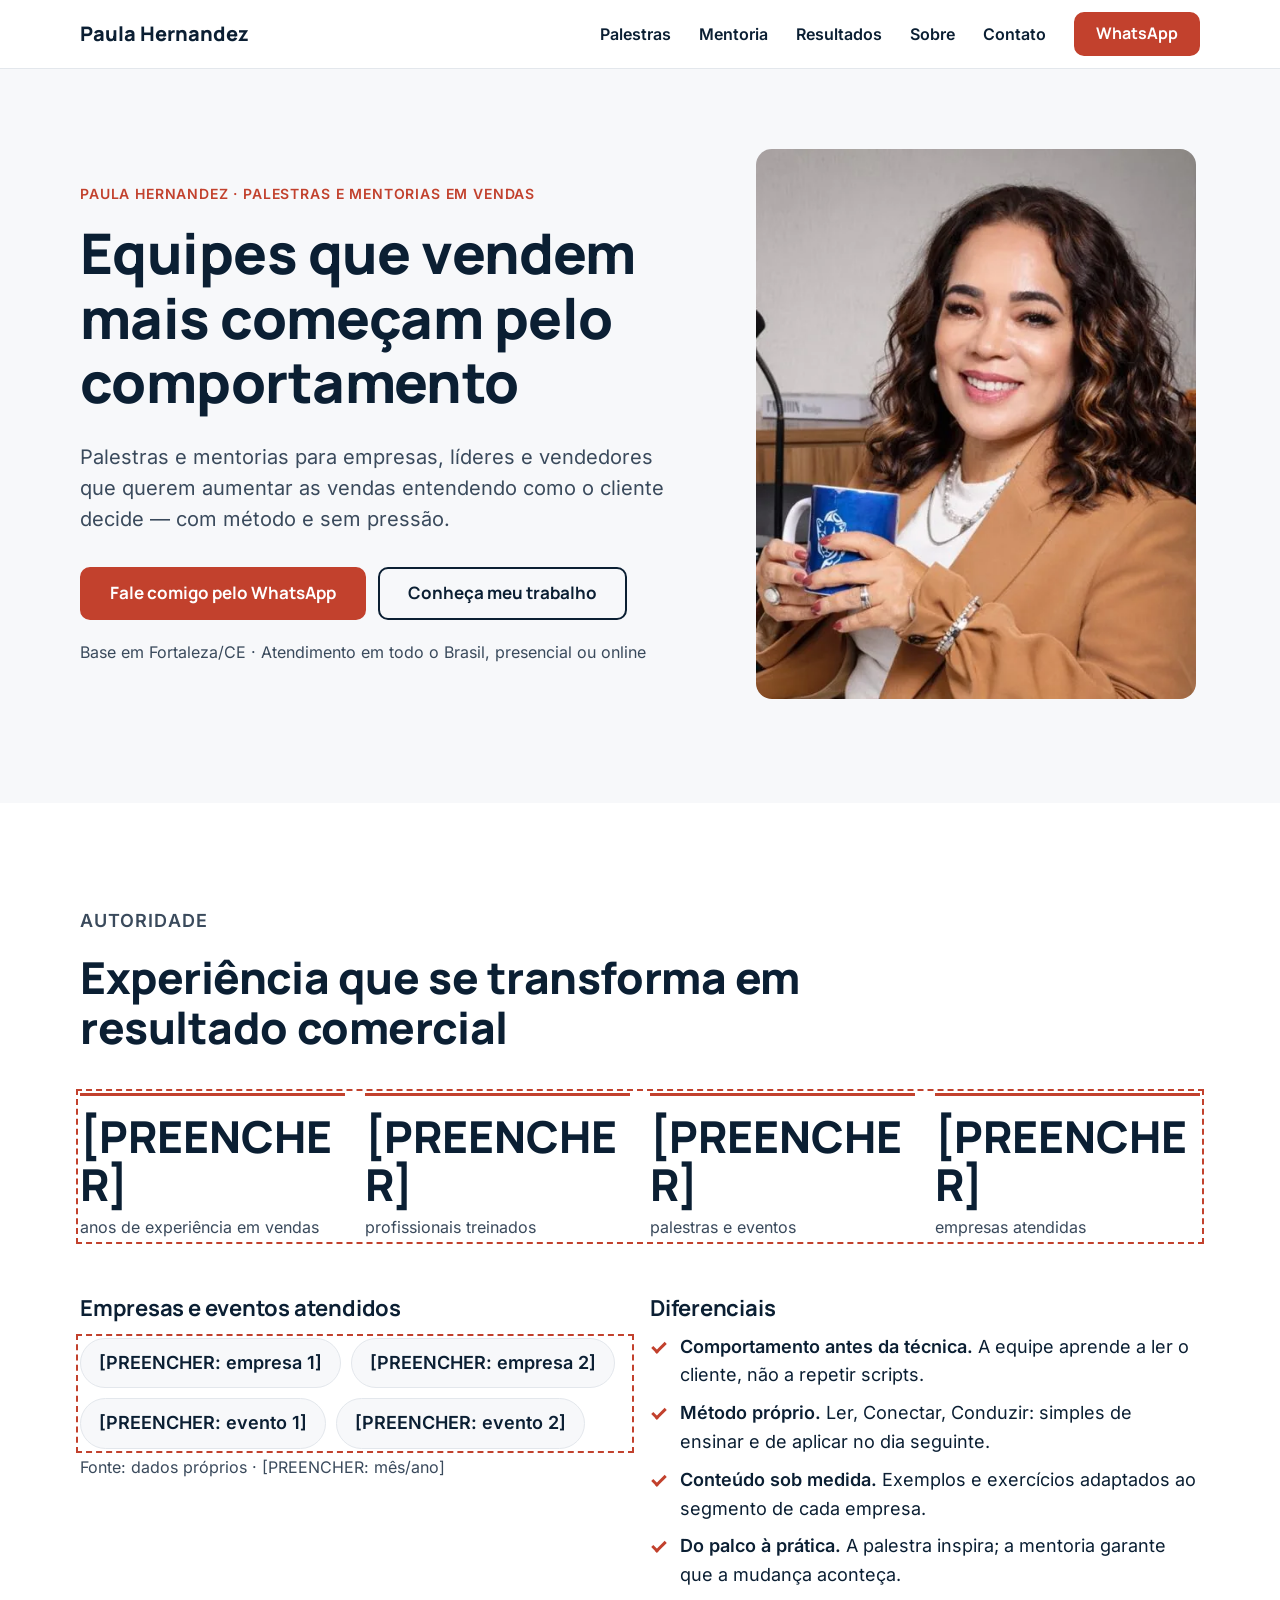
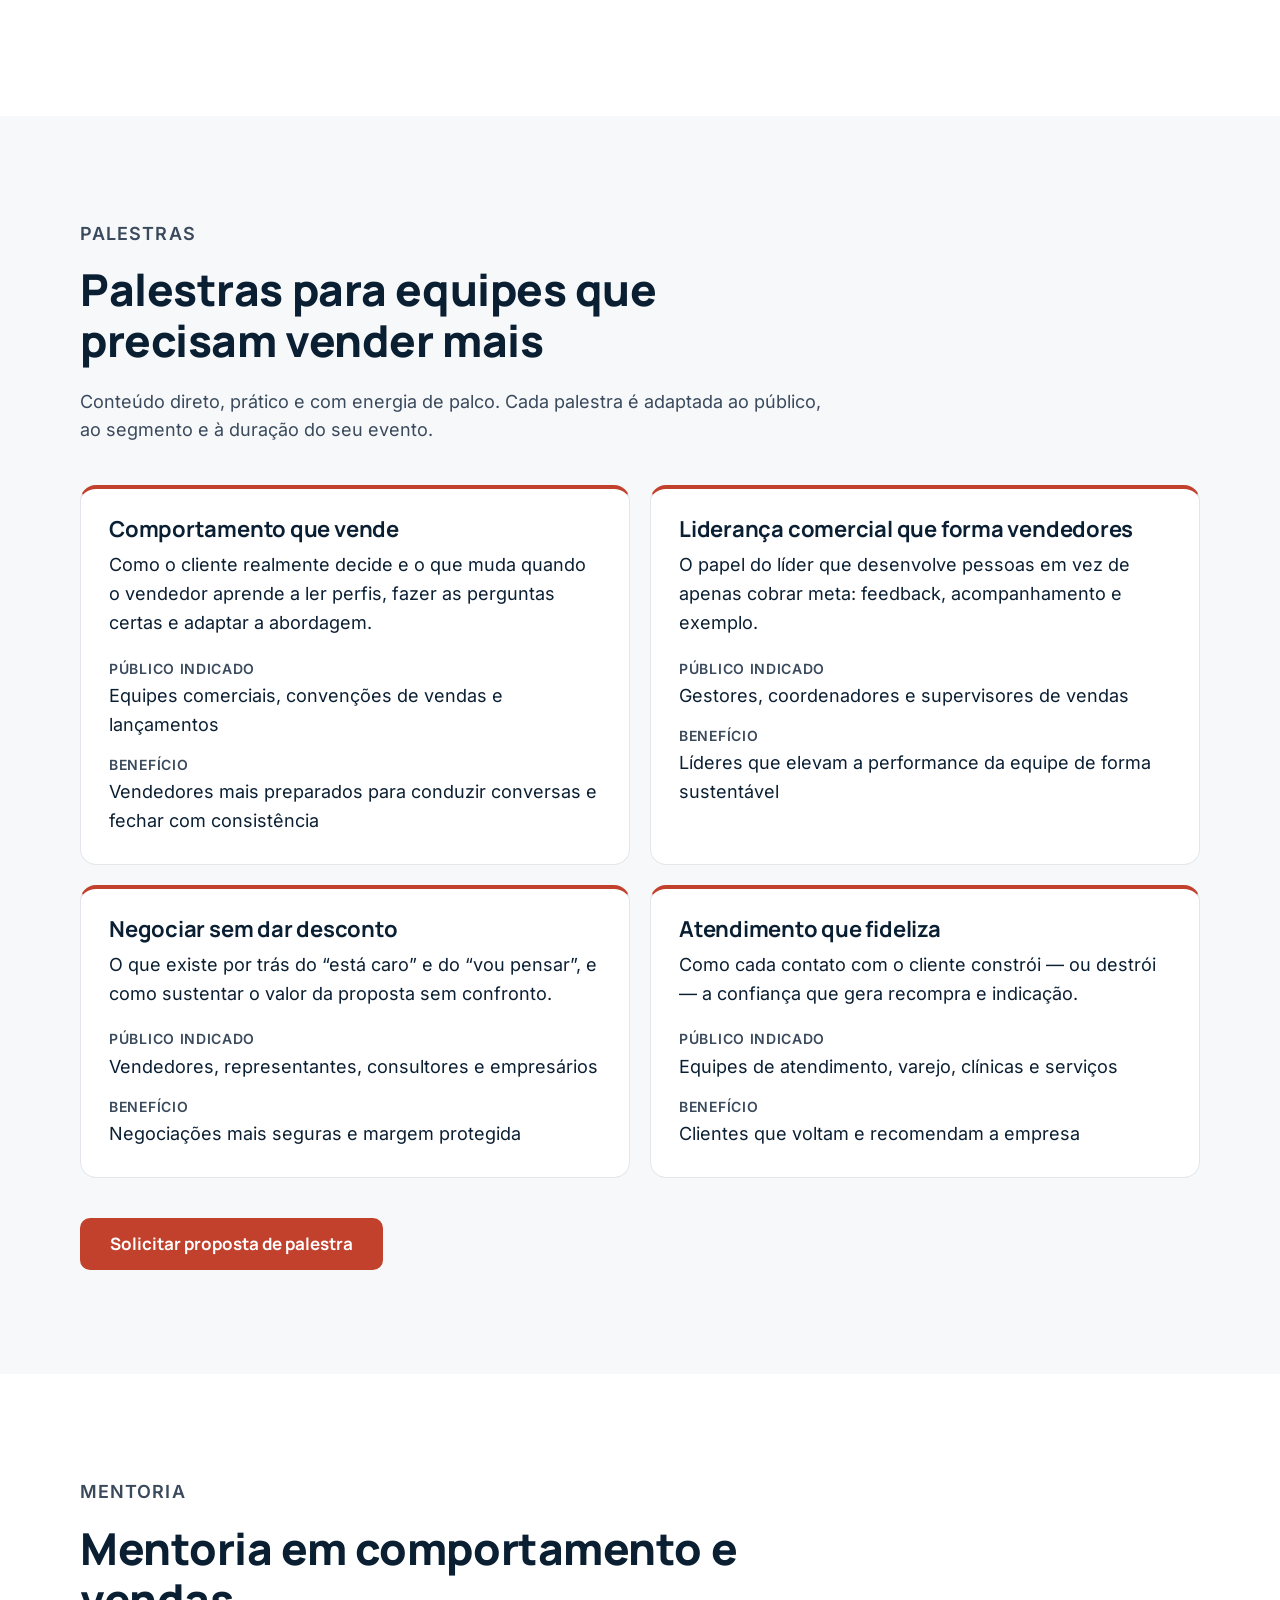
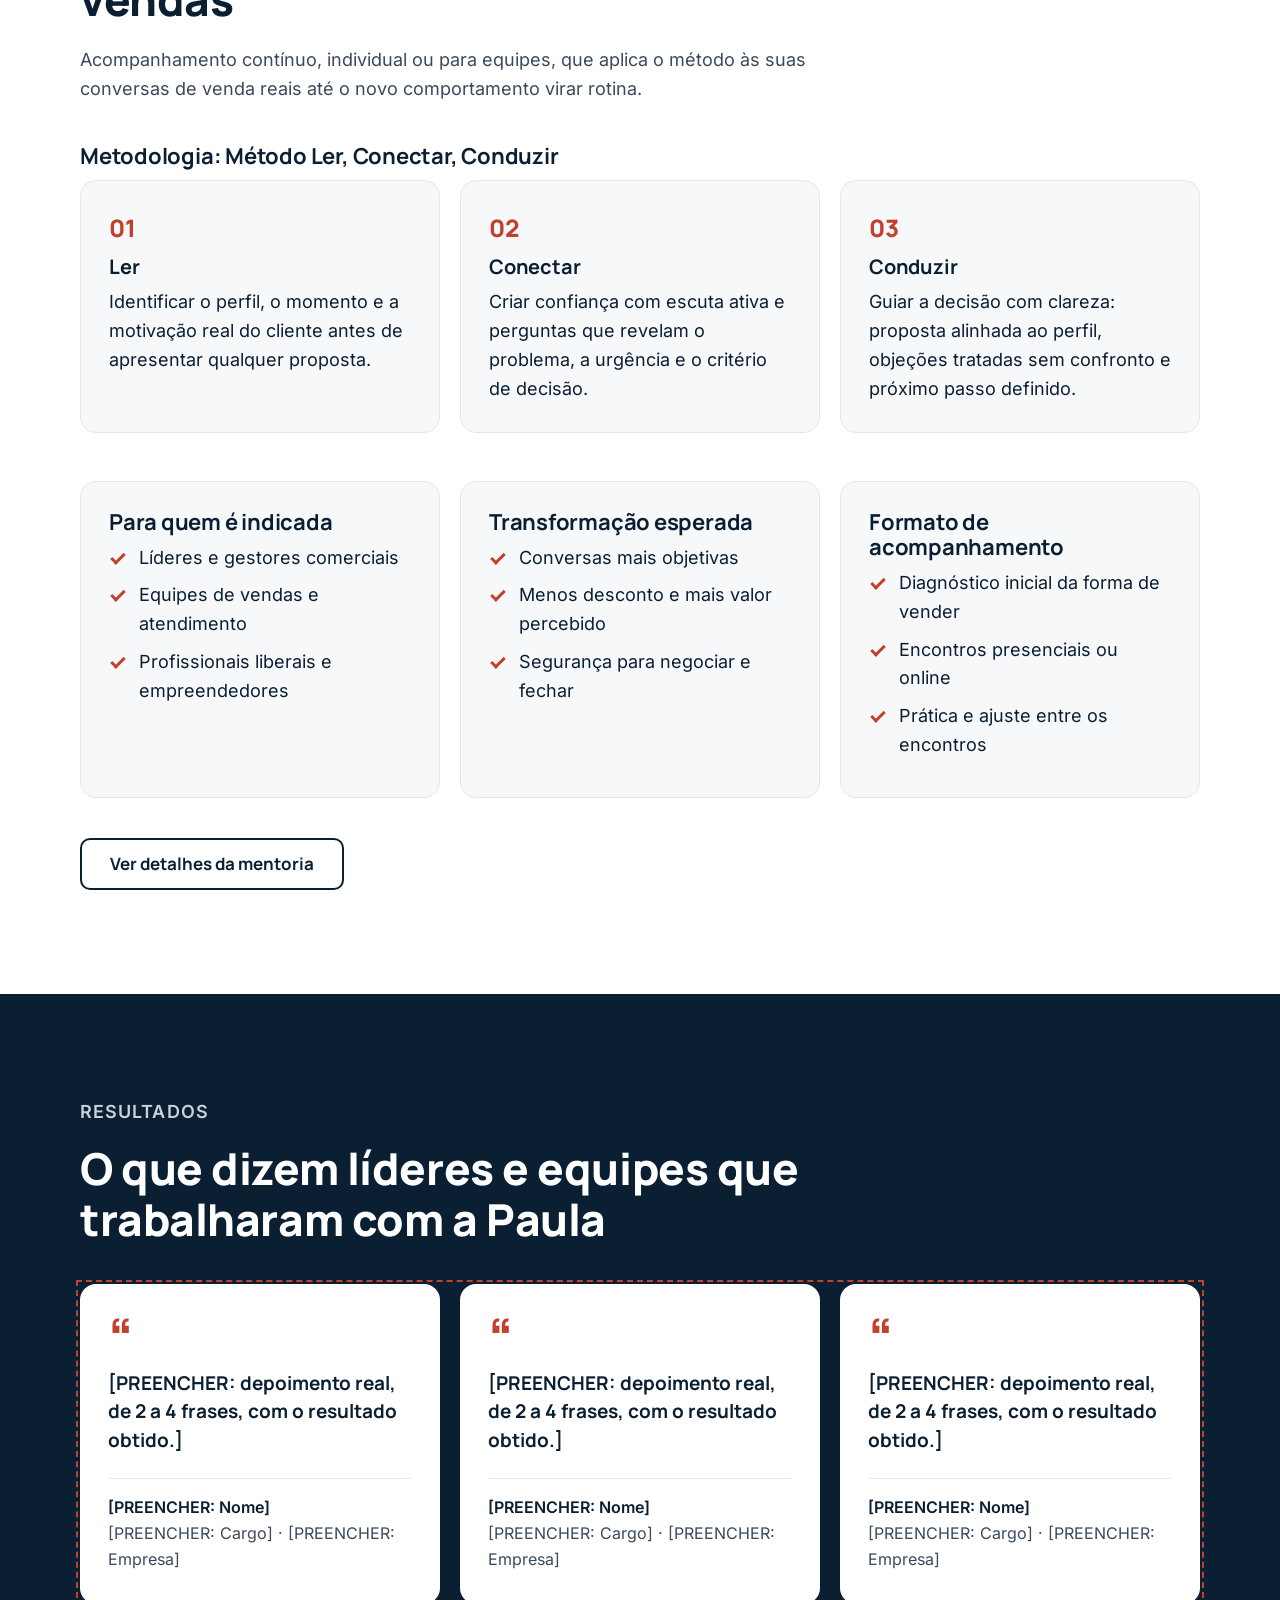
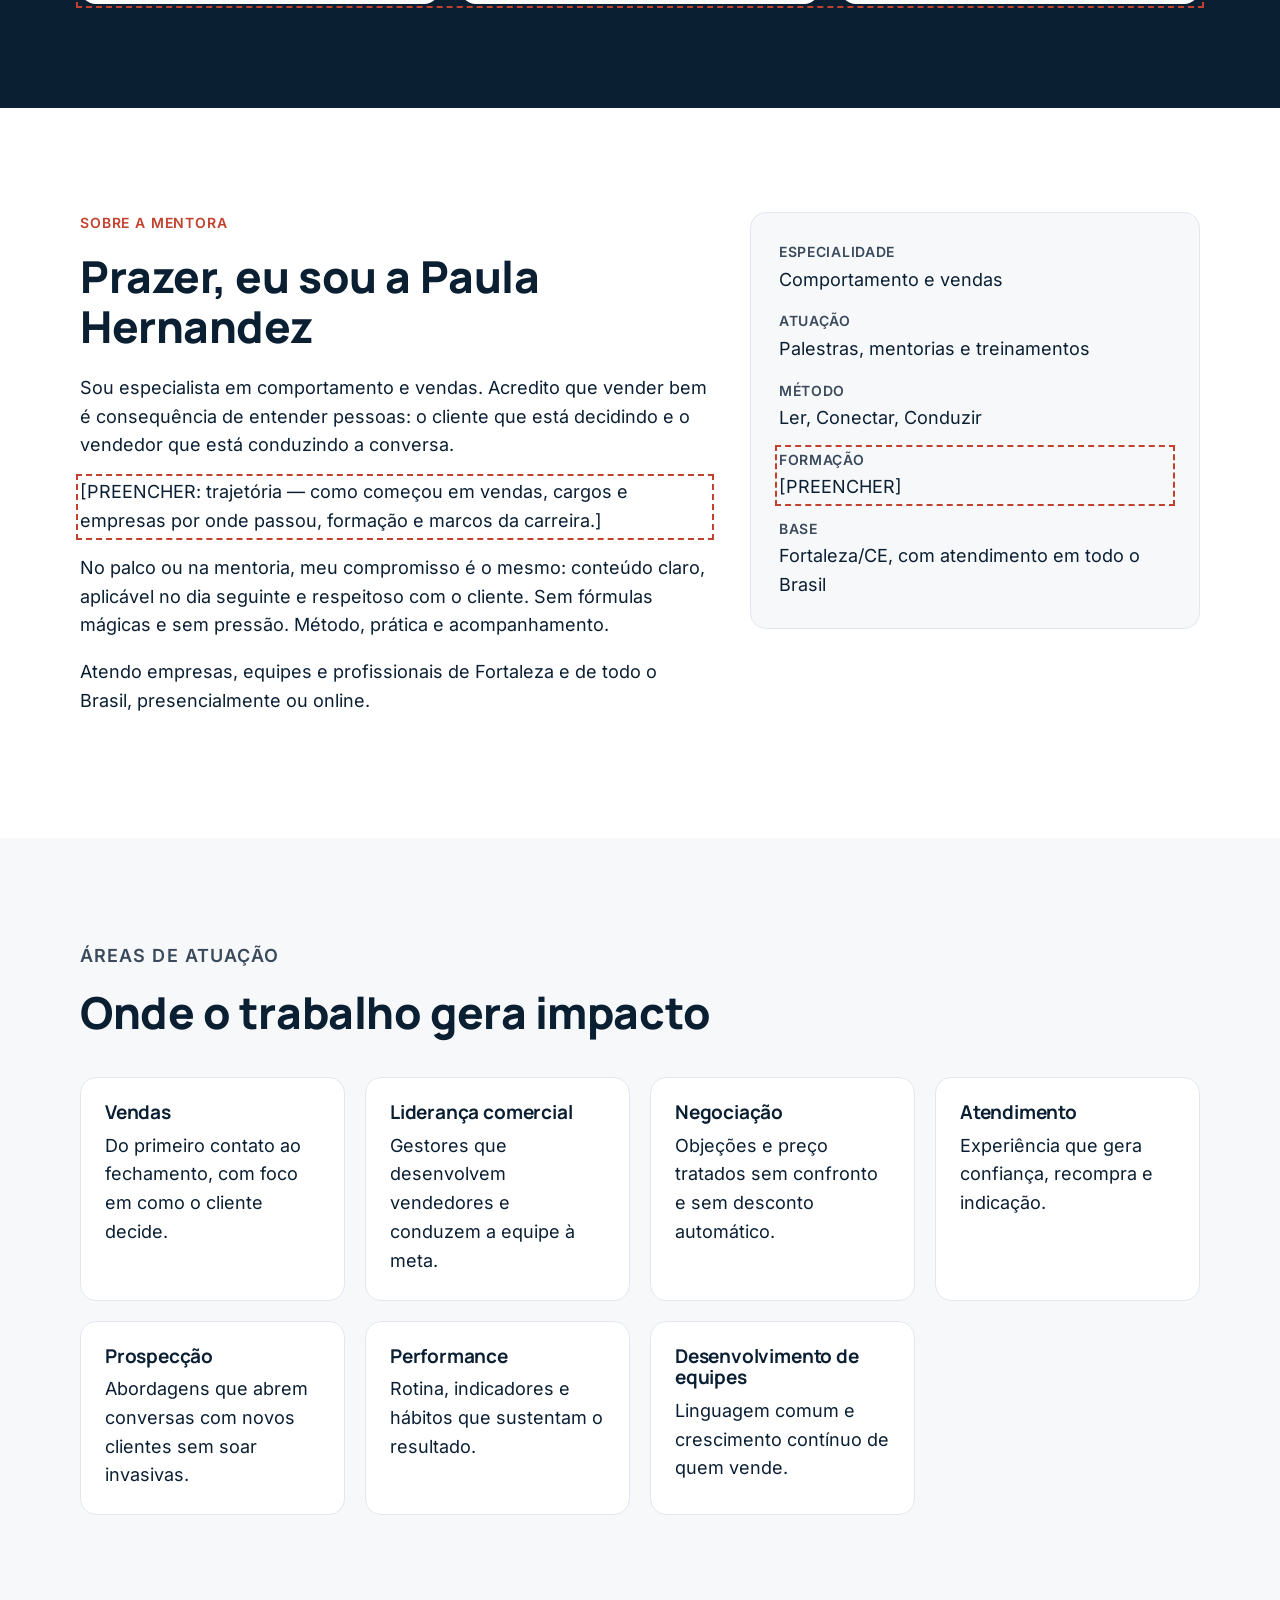
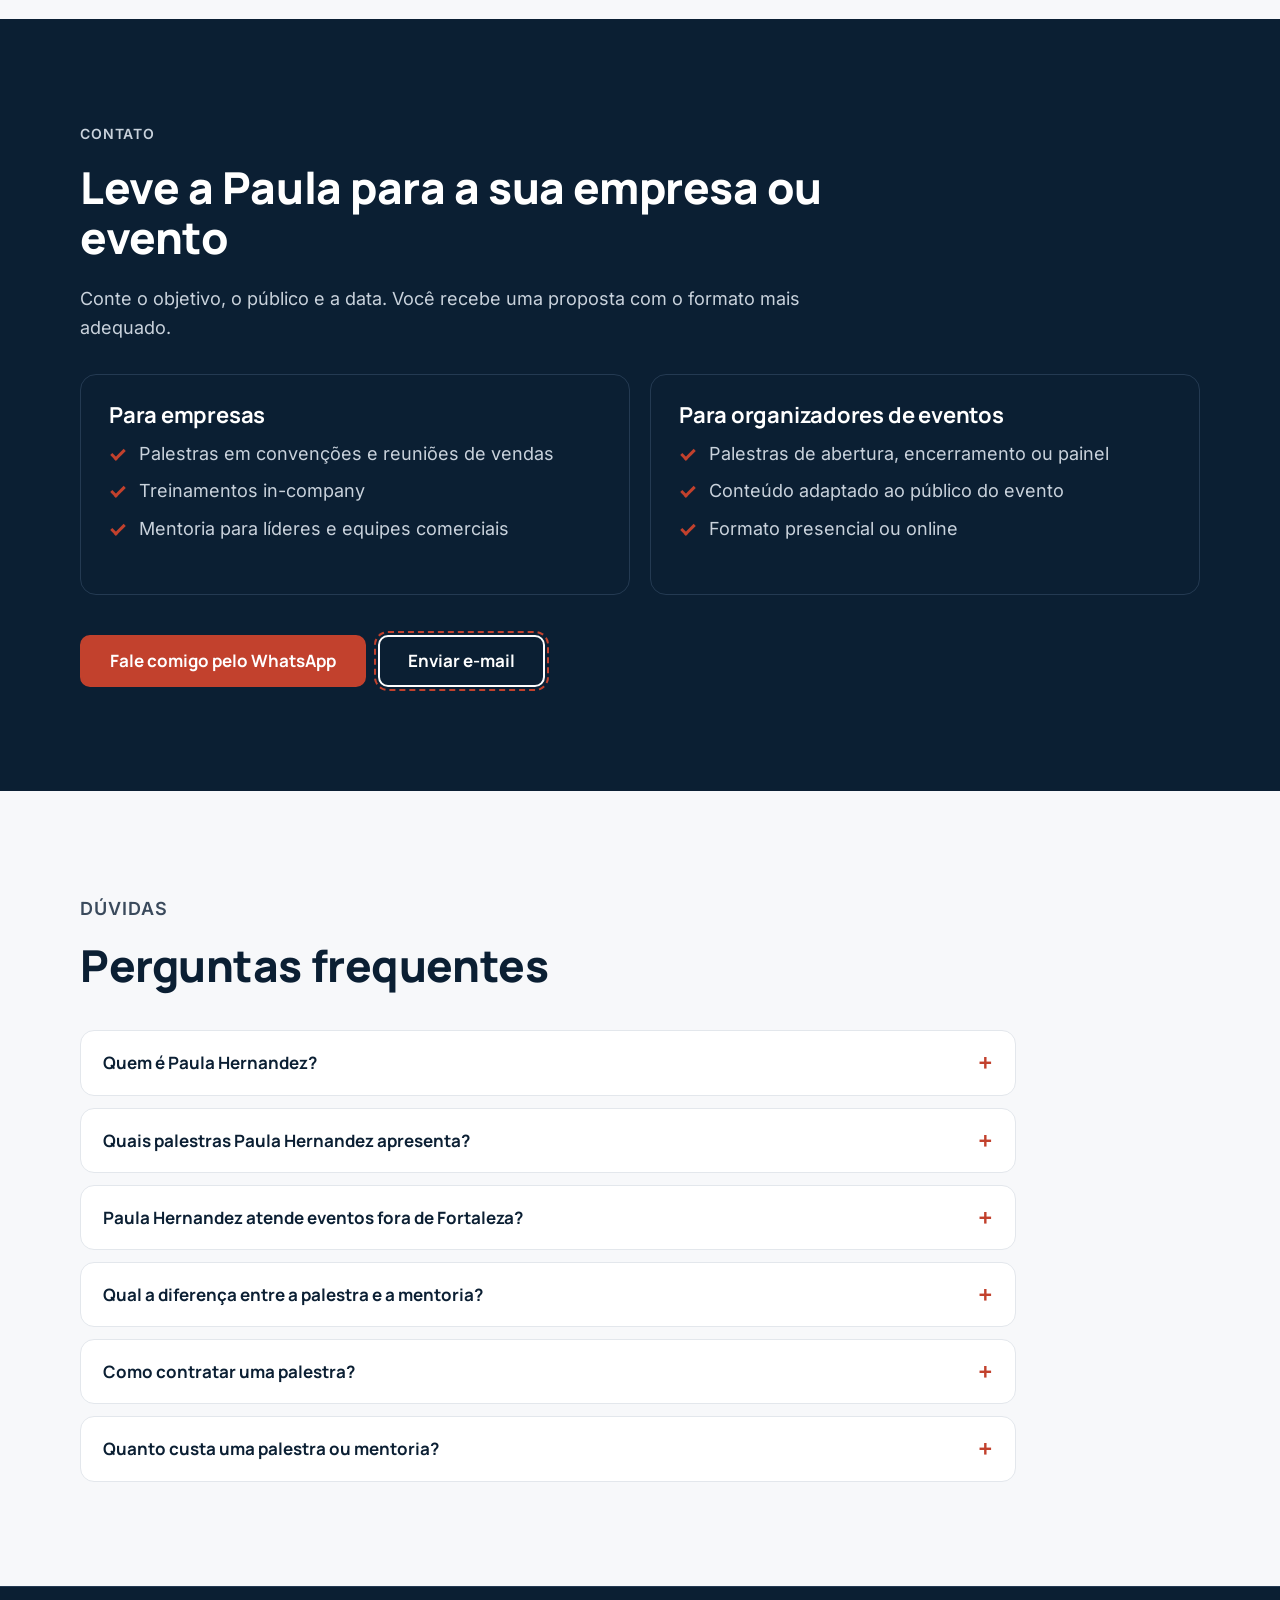
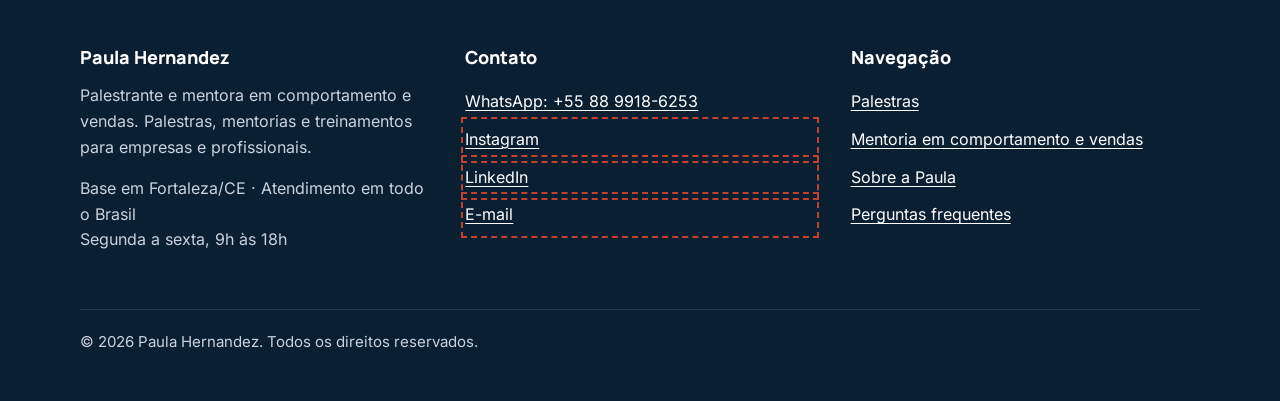
==== commit 4e7223d5: "Foto profissional da Paula no hero Recorte 4:5 (512x640) de assets/img/paula.png em webp; atualiza w" ====
--- a/index.html
+++ b/index.html
@@ -149,7 +149,7 @@
       "jobTitle": "Palestrante e mentora em comportamento e vendas",
       "description": "Palestrante e mentora especialista em comportamento e vendas, criadora do Método Ler, Conectar, Conduzir. Base em Fortaleza/CE, atuação em todo o Brasil.",
       "url": "https://paulahernandezoficial.com.br/",
-      "image": {"@type": "ImageObject", "url": "https://paulahernandezoficial.com.br/assets/img/paula-hernandez.webp", "width": 800, "height": 1000},
+      "image": {"@type": "ImageObject", "url": "https://paulahernandezoficial.com.br/assets/img/paula-hernandez.webp", "width": 512, "height": 640},
       "worksFor": {"@id": "https://paulahernandezoficial.com.br/#negocio"},
       "homeLocation": {"@type": "City", "name": "Fortaleza", "sameAs": "https://www.wikidata.org/wiki/Q43463"},
       "knowsAbout": [
@@ -208,7 +208,7 @@
       "isPartOf": {"@id": "https://paulahernandezoficial.com.br/#site"},
       "about": {"@id": "https://paulahernandezoficial.com.br/#paula"},
       "mainEntity": {"@id": "https://paulahernandezoficial.com.br/#negocio"},
-      "primaryImageOfPage": {"@type": "ImageObject", "url": "https://paulahernandezoficial.com.br/assets/img/paula-hernandez.webp", "width": 800, "height": 1000},
+      "primaryImageOfPage": {"@type": "ImageObject", "url": "https://paulahernandezoficial.com.br/assets/img/paula-hernandez.webp", "width": 512, "height": 640},
       "dateModified": "2026-09-28"
     },
     {
@@ -272,7 +272,7 @@
       <p class="hero-nota">Base em Fortaleza/CE · Atendimento em todo o Brasil, presencial ou online</p>
     </div>
     <figure class="hero-foto">
-      <img src="assets/img/paula-hernandez.webp" width="800" height="1000" alt="Paula Hernandez, palestrante e mentora em comportamento e vendas" fetchpriority="high" decoding="async"/>
+      <img src="assets/img/paula-hernandez.webp" width="512" height="640" alt="Paula Hernandez, palestrante e mentora em comportamento e vendas, sorrindo em seu escritório de blazer caramelo" fetchpriority="high" decoding="async"/>
     </figure>
   </div>
 </section>
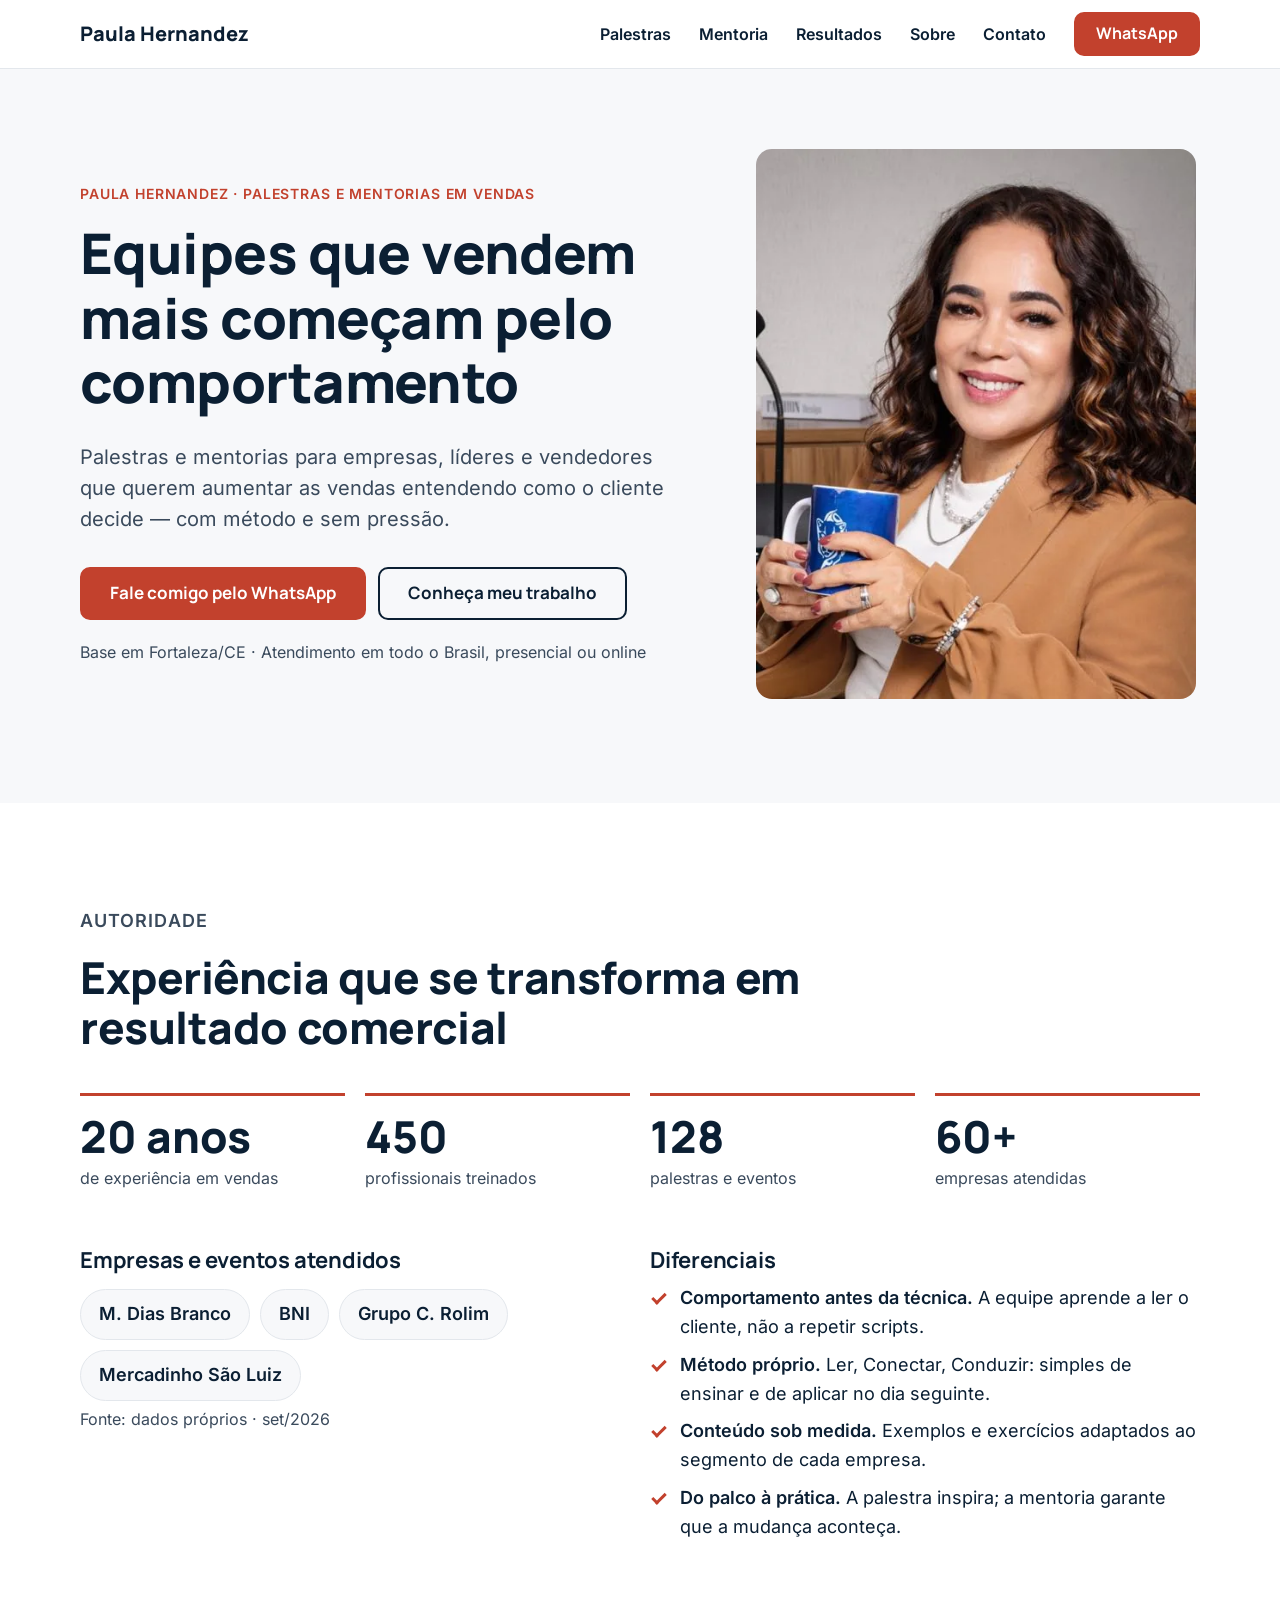
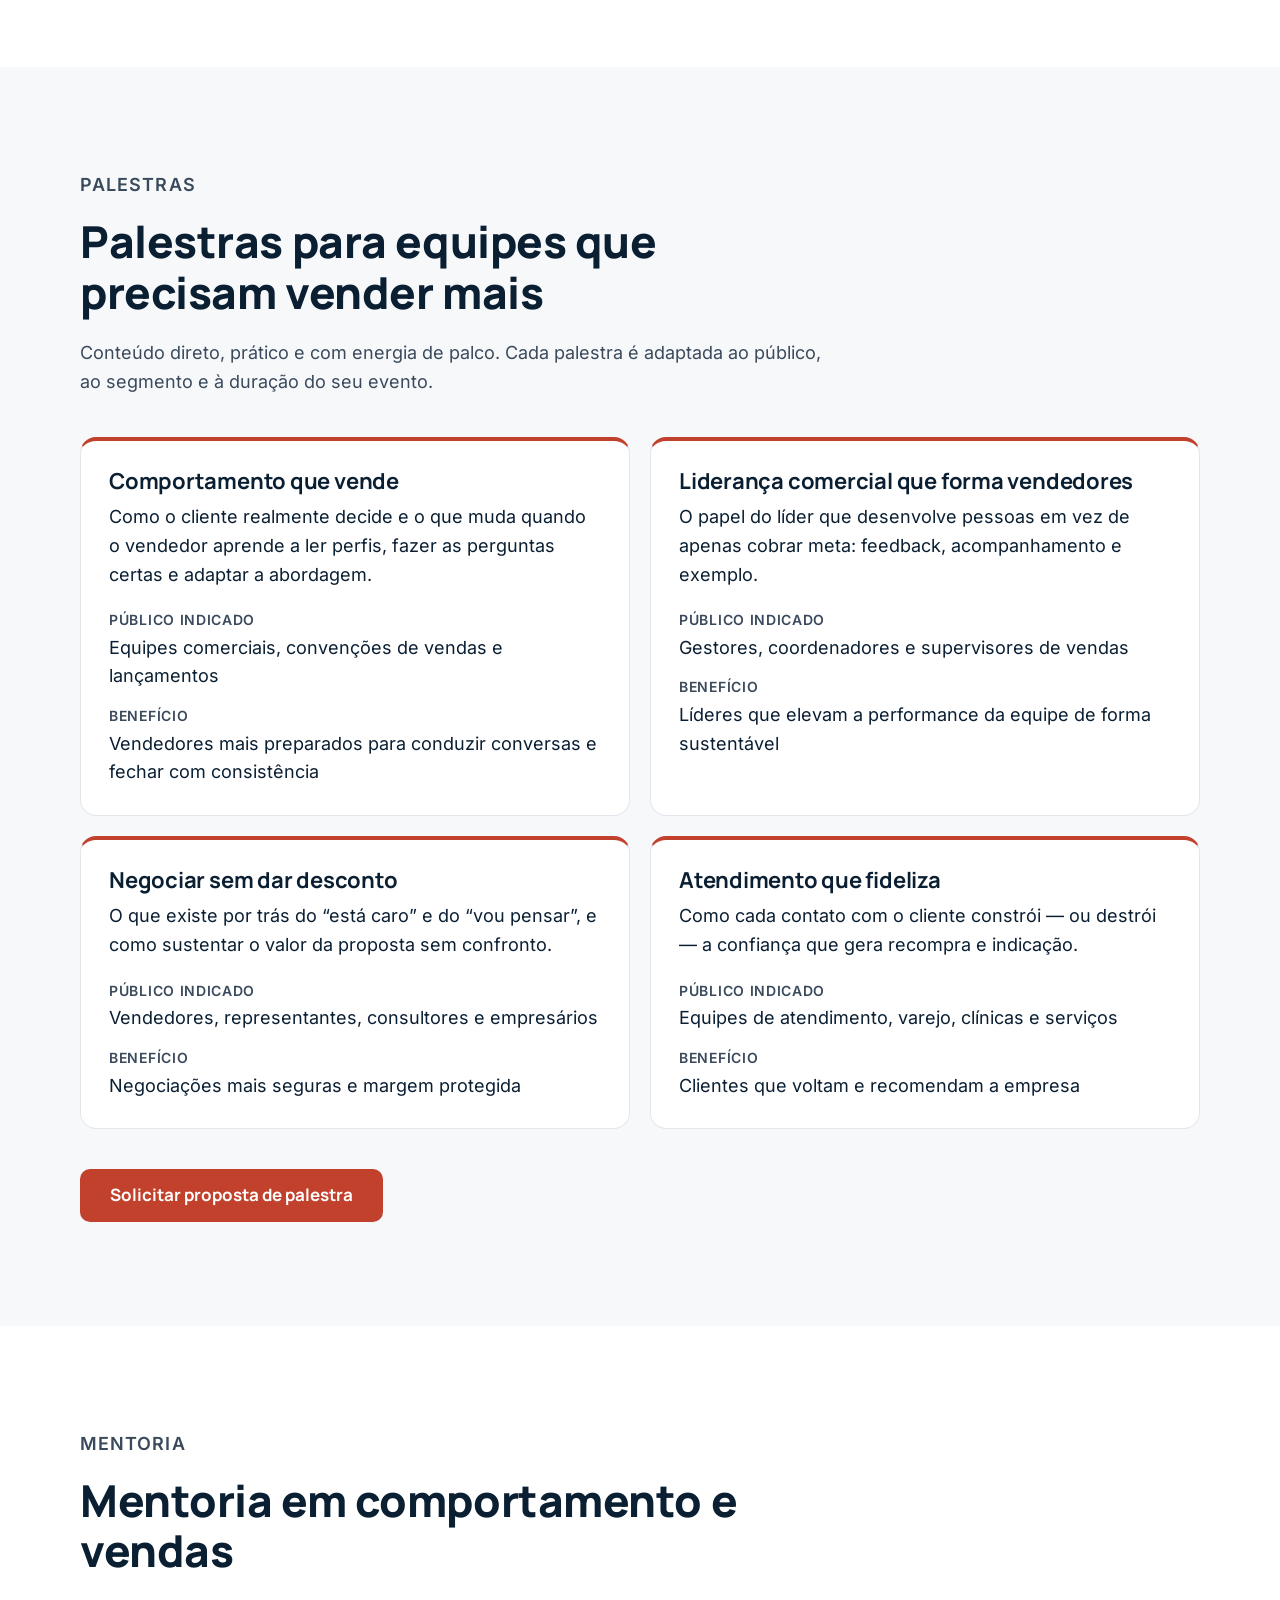
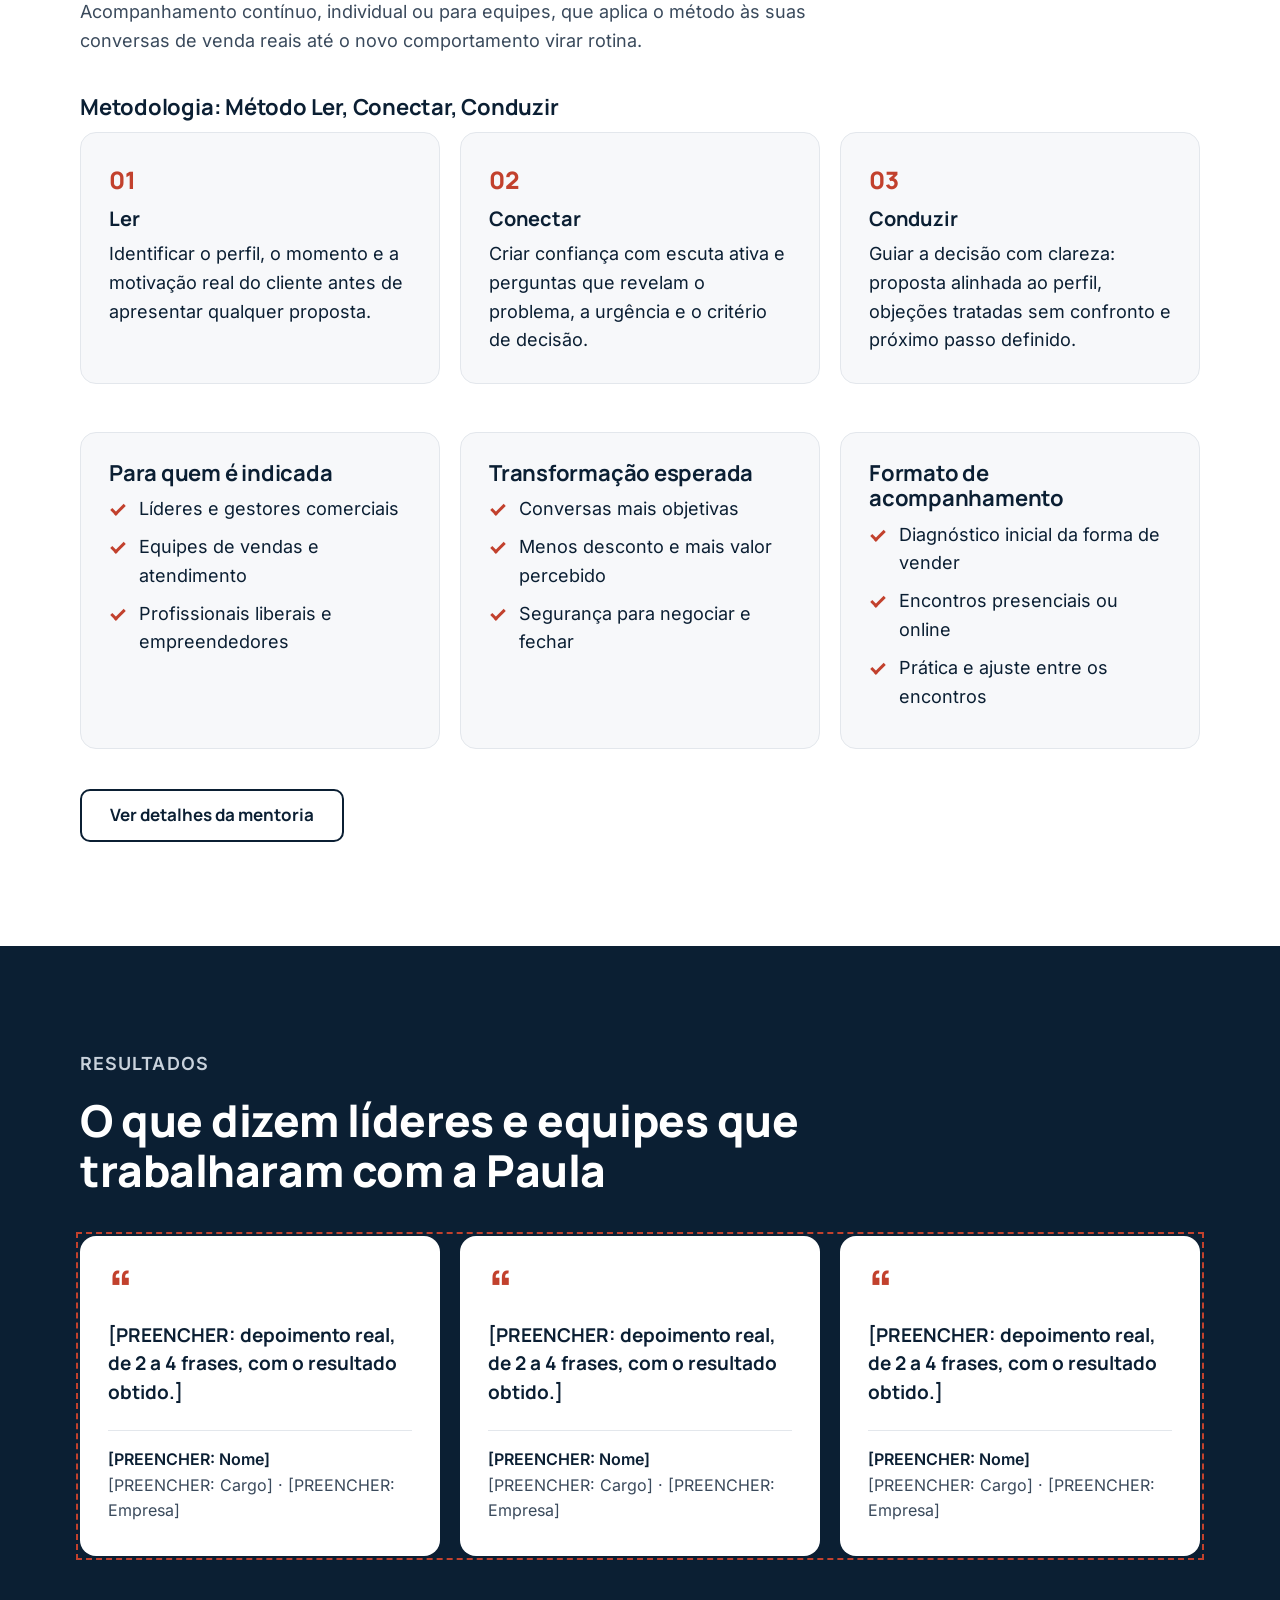
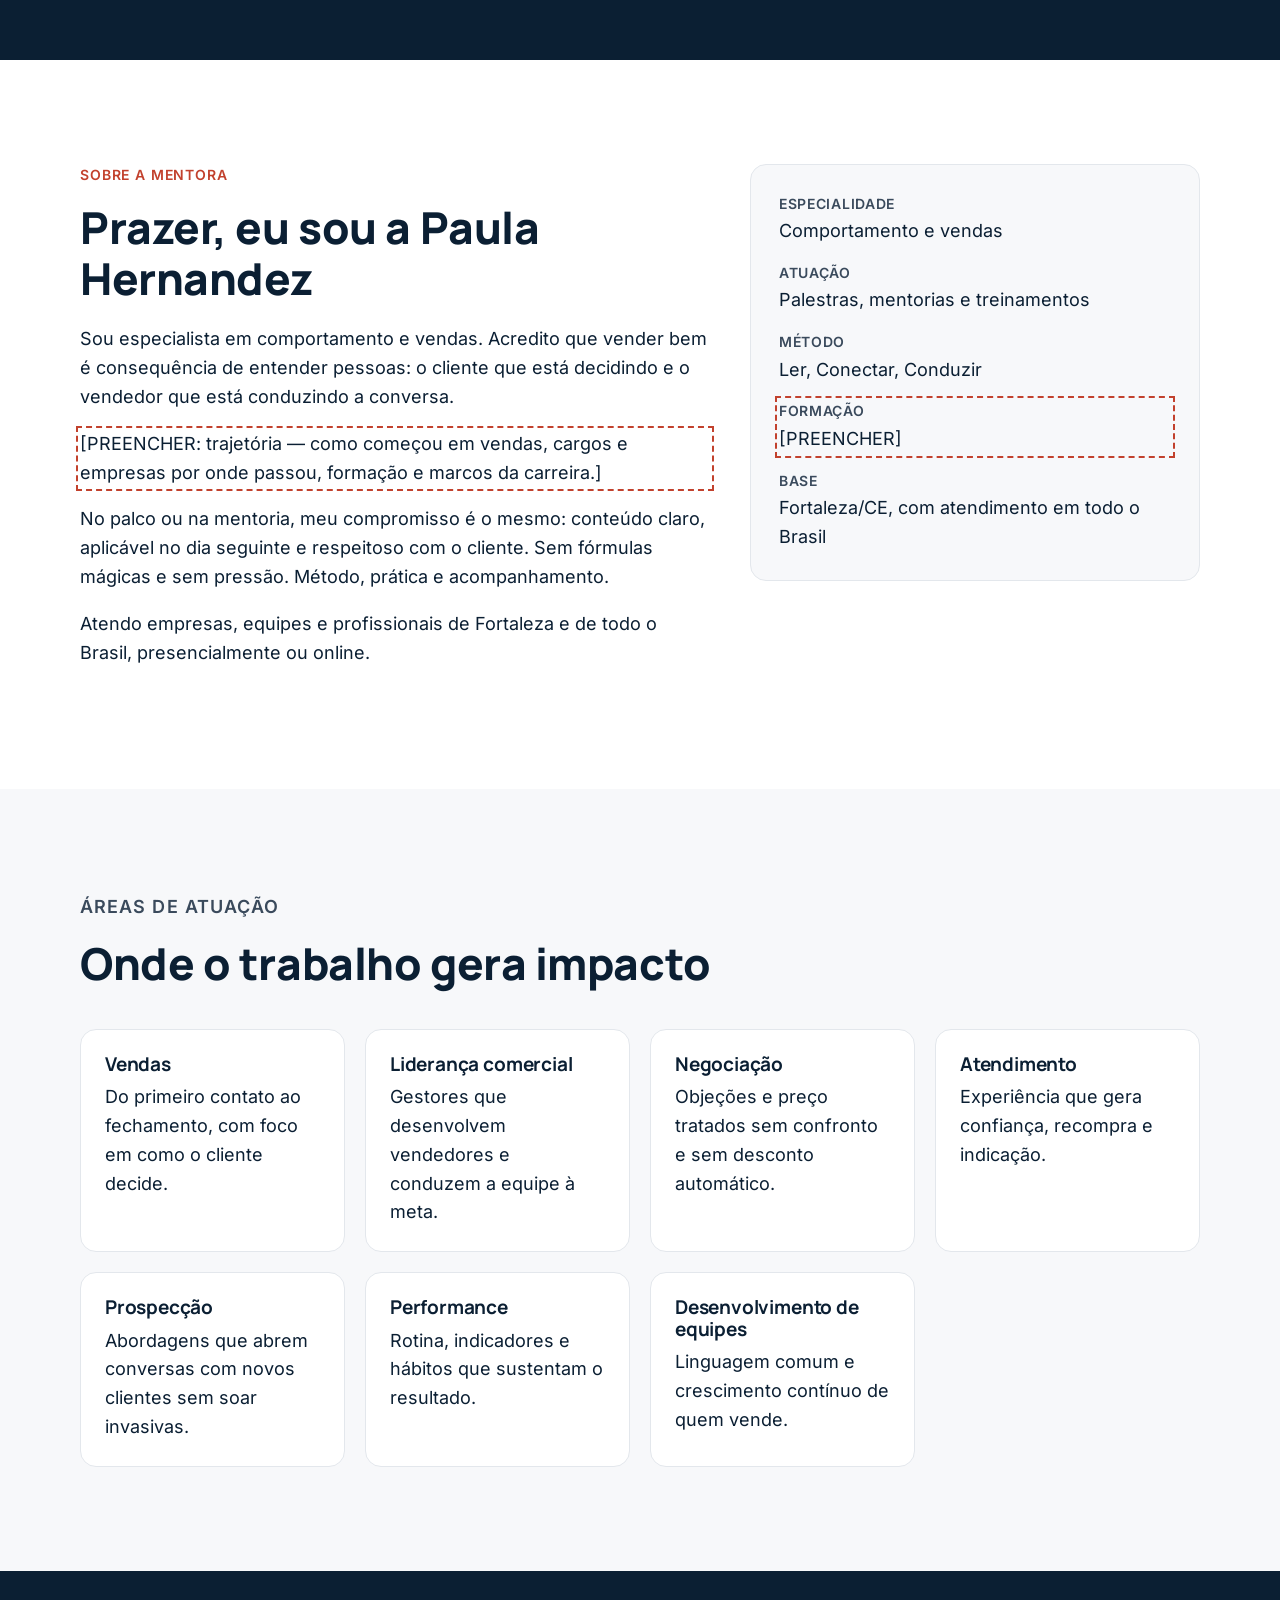
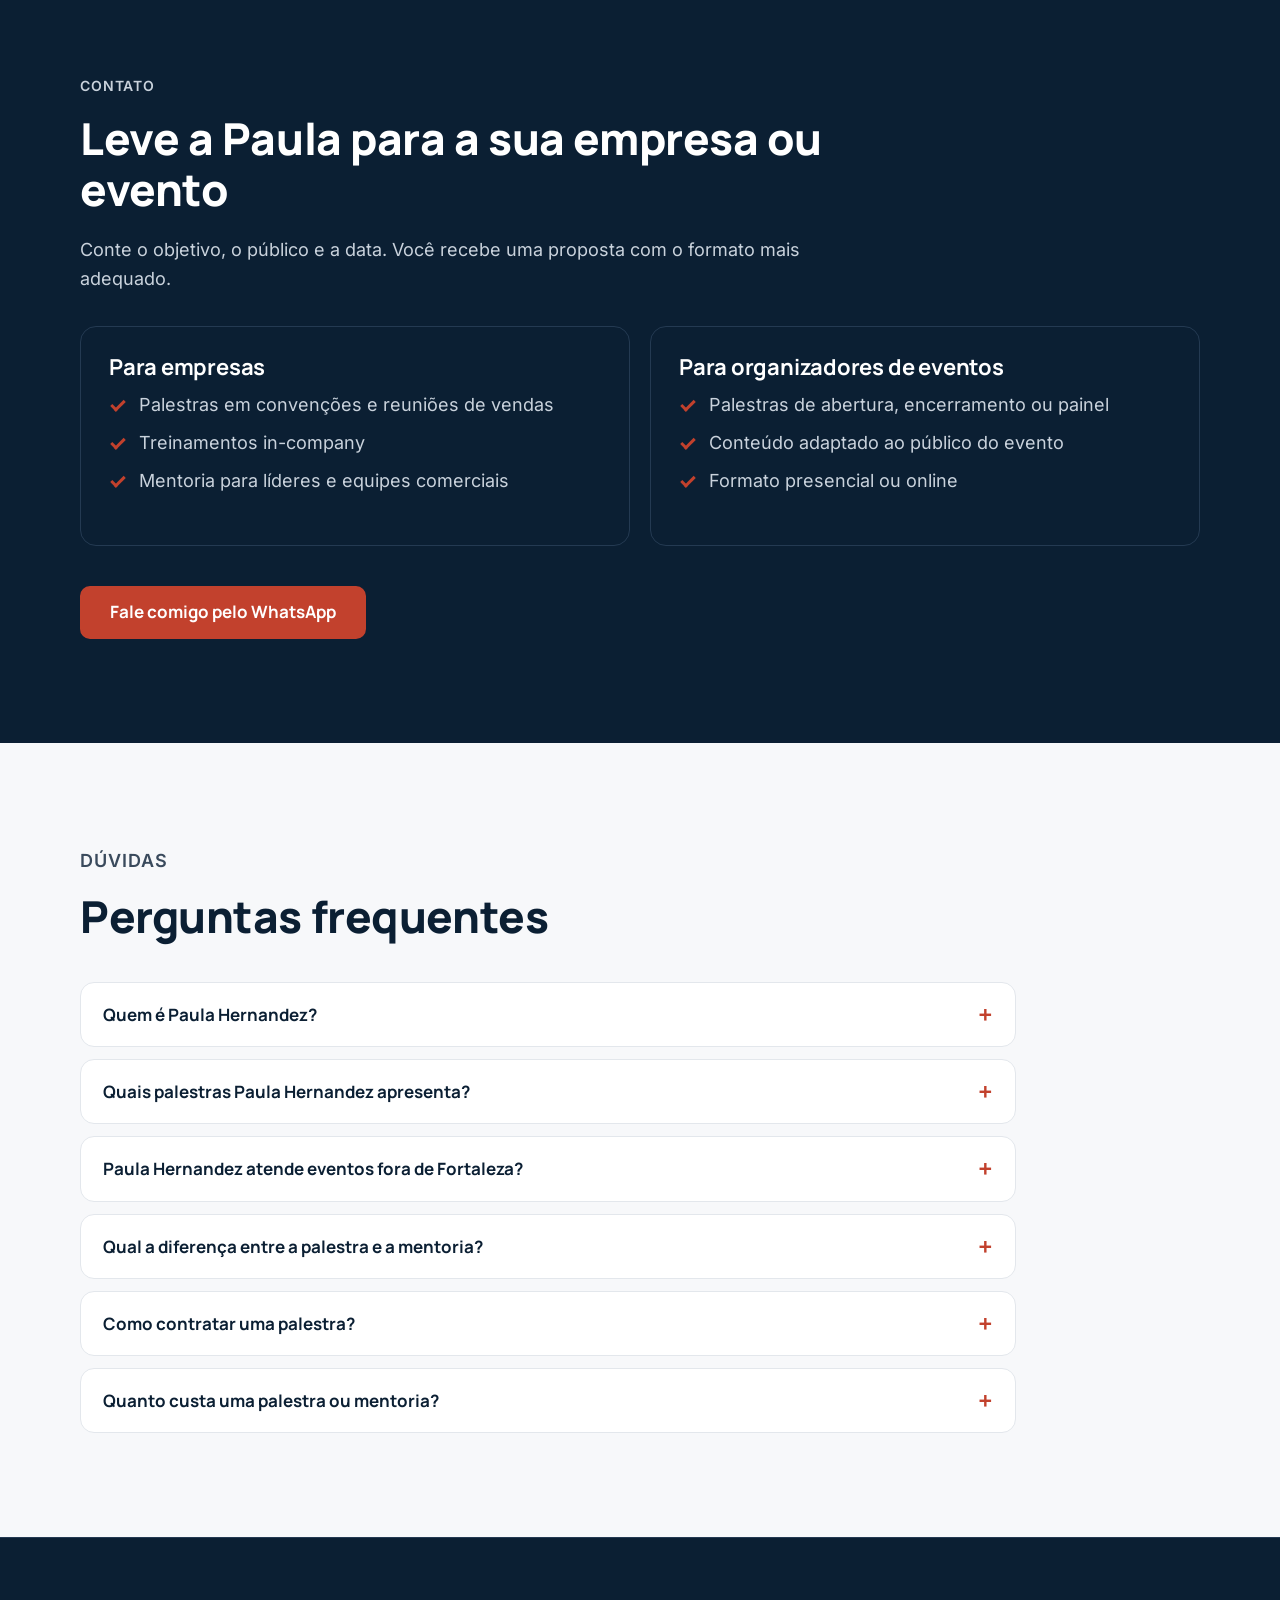
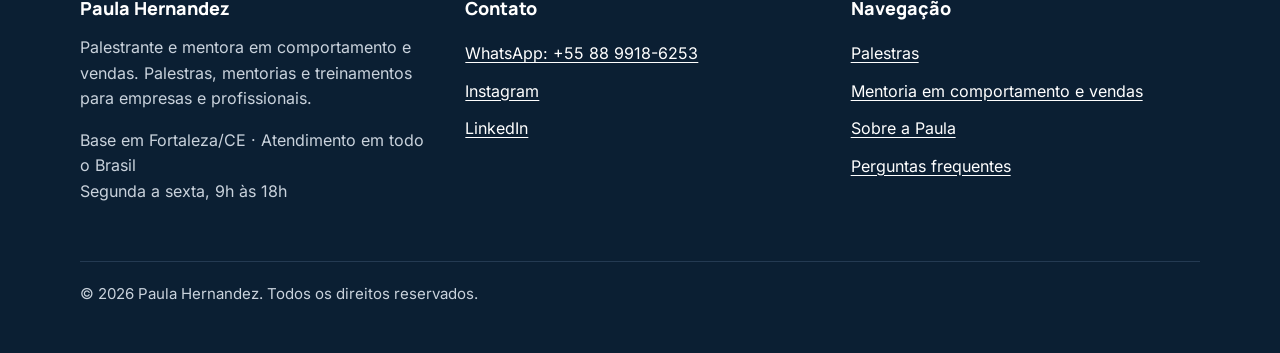
==== commit 52d63cee: "main" ====
--- a/index.html
+++ b/index.html
@@ -102,6 +102,7 @@
       "logo": "https://paulahernandezoficial.com.br/favicon.png",
       "telephone": "+558899186253",
       "priceRange": "Sob consulta",
+      "sameAs": ["https://www.instagram.com/paulahernandezoficial", "https://www.linkedin.com/in/paulahernandezoficial/"],
       "founder": {"@id": "https://paulahernandezoficial.com.br/#paula"},
       "employee": {"@id": "https://paulahernandezoficial.com.br/#paula"},
       "address": {"@type": "PostalAddress", "addressLocality": "Fortaleza", "addressRegion": "CE", "addressCountry": "BR"},
@@ -150,6 +151,7 @@
       "description": "Palestrante e mentora especialista em comportamento e vendas, criadora do Método Ler, Conectar, Conduzir. Base em Fortaleza/CE, atuação em todo o Brasil.",
       "url": "https://paulahernandezoficial.com.br/",
       "image": {"@type": "ImageObject", "url": "https://paulahernandezoficial.com.br/assets/img/paula-hernandez.webp", "width": 512, "height": 640},
+      "sameAs": ["https://www.instagram.com/paulahernandezoficial", "https://www.linkedin.com/in/paulahernandezoficial/"],
       "worksFor": {"@id": "https://paulahernandezoficial.com.br/#negocio"},
       "homeLocation": {"@type": "City", "name": "Fortaleza", "sameAs": "https://www.wikidata.org/wiki/Q43463"},
       "knowsAbout": [
@@ -283,22 +285,22 @@
       <p class="selo">Autoridade</p>
       <h2 id="titulo-autoridade">Experiência que se transforma em resultado comercial</h2>
     </div>
-    <ul class="numeros pendente">
-      <li><span class="numero">[PREENCHER]</span><span class="numero-rotulo">anos de experiência em vendas</span></li>
-      <li><span class="numero">[PREENCHER]</span><span class="numero-rotulo">profissionais treinados</span></li>
-      <li><span class="numero">[PREENCHER]</span><span class="numero-rotulo">palestras e eventos</span></li>
-      <li><span class="numero">[PREENCHER]</span><span class="numero-rotulo">empresas atendidas</span></li>
+    <ul class="numeros">
+      <li><span class="numero">20 anos</span><span class="numero-rotulo">de experiência em vendas</span></li>
+      <li><span class="numero">450</span><span class="numero-rotulo">profissionais treinados</span></li>
+      <li><span class="numero">128</span><span class="numero-rotulo">palestras e eventos</span></li>
+      <li><span class="numero">60+</span><span class="numero-rotulo">empresas atendidas</span></li>
     </ul>
     <div class="grade grade-2">
       <div>
         <h3>Empresas e eventos atendidos</h3>
-        <ul class="empresas pendente">
-          <li>[PREENCHER: empresa 1]</li>
-          <li>[PREENCHER: empresa 2]</li>
-          <li>[PREENCHER: evento 1]</li>
-          <li>[PREENCHER: evento 2]</li>
-        </ul>
-        <p class="numero-rotulo">Fonte: dados próprios · [PREENCHER: mês/ano]</p>
+        <ul class="empresas">
+          <li>M. Dias Branco</li>
+          <li>BNI</li>
+          <li>Grupo C. Rolim</li>
+          <li>Mercadinho São Luiz</li>
+        </ul>
+        <p class="numero-rotulo">Fonte: dados próprios · set/2026</p>
       </div>
       <div>
         <h3>Diferenciais</h3>
@@ -502,7 +504,6 @@
     </div>
     <div class="botoes">
       <a class="btn btn-p" href="https://wa.me/558899186253?text=Ol%C3%A1%2C%20Paula!%20Quero%20uma%20proposta%20para%20minha%20empresa%20ou%20evento." rel="noopener">Fale comigo pelo WhatsApp</a>
-      <a class="btn btn-claro pendente" href="mailto:PREENCHER-EMAIL">Enviar e-mail</a>
     </div>
   </div>
 </section>
@@ -556,9 +557,8 @@
         <p class="rodape-titulo">Contato</p>
         <ul>
           <li><a href="https://wa.me/558899186253" rel="noopener">WhatsApp: +55 88 9918-6253</a></li>
-          <li class="pendente"><a href="https://www.instagram.com/PREENCHER" rel="noopener">Instagram</a></li>
-          <li class="pendente"><a href="https://www.linkedin.com/in/PREENCHER" rel="noopener">LinkedIn</a></li>
-          <li class="pendente"><a href="mailto:PREENCHER-EMAIL">E-mail</a></li>
+          <li><a href="https://www.instagram.com/paulahernandezoficial" rel="noopener">Instagram</a></li>
+          <li><a href="https://www.linkedin.com/in/paulahernandezoficial/" rel="noopener">LinkedIn</a></li>
         </ul>
       </div>
       <nav aria-label="Rodapé">
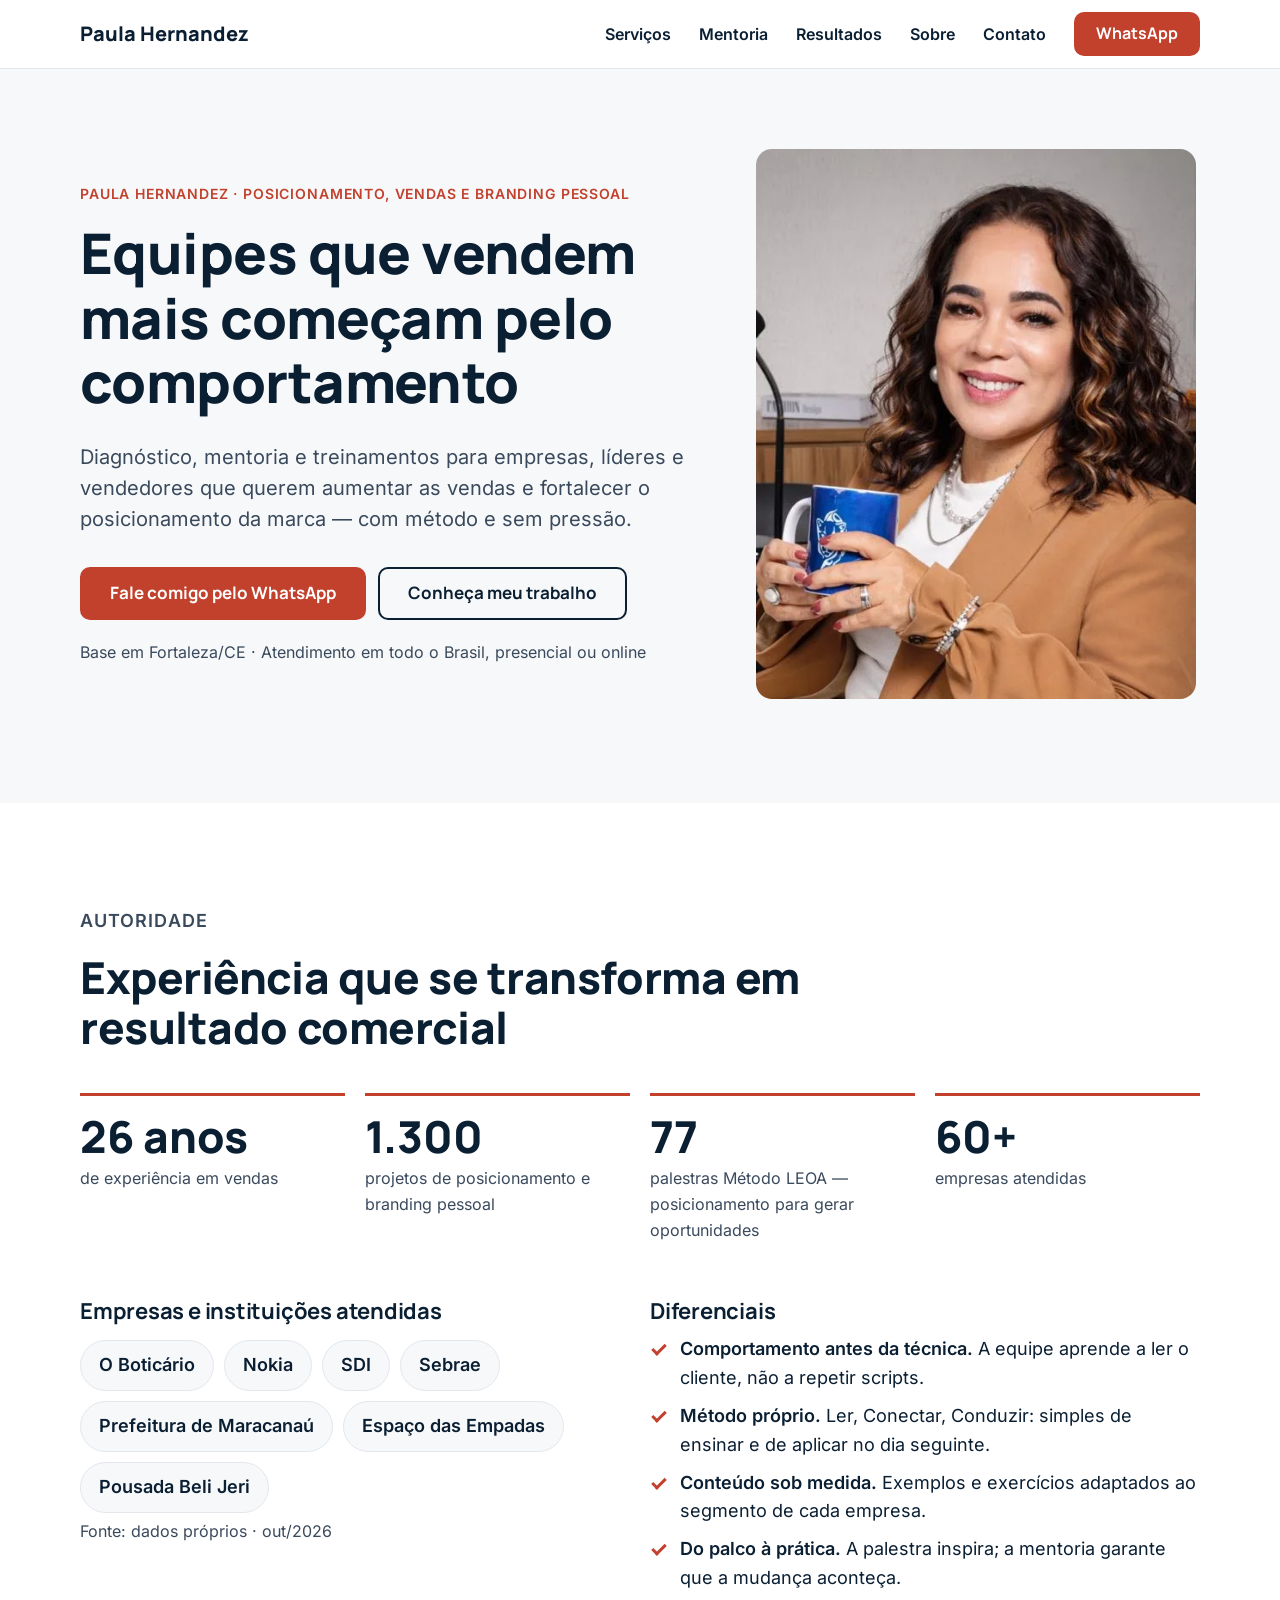
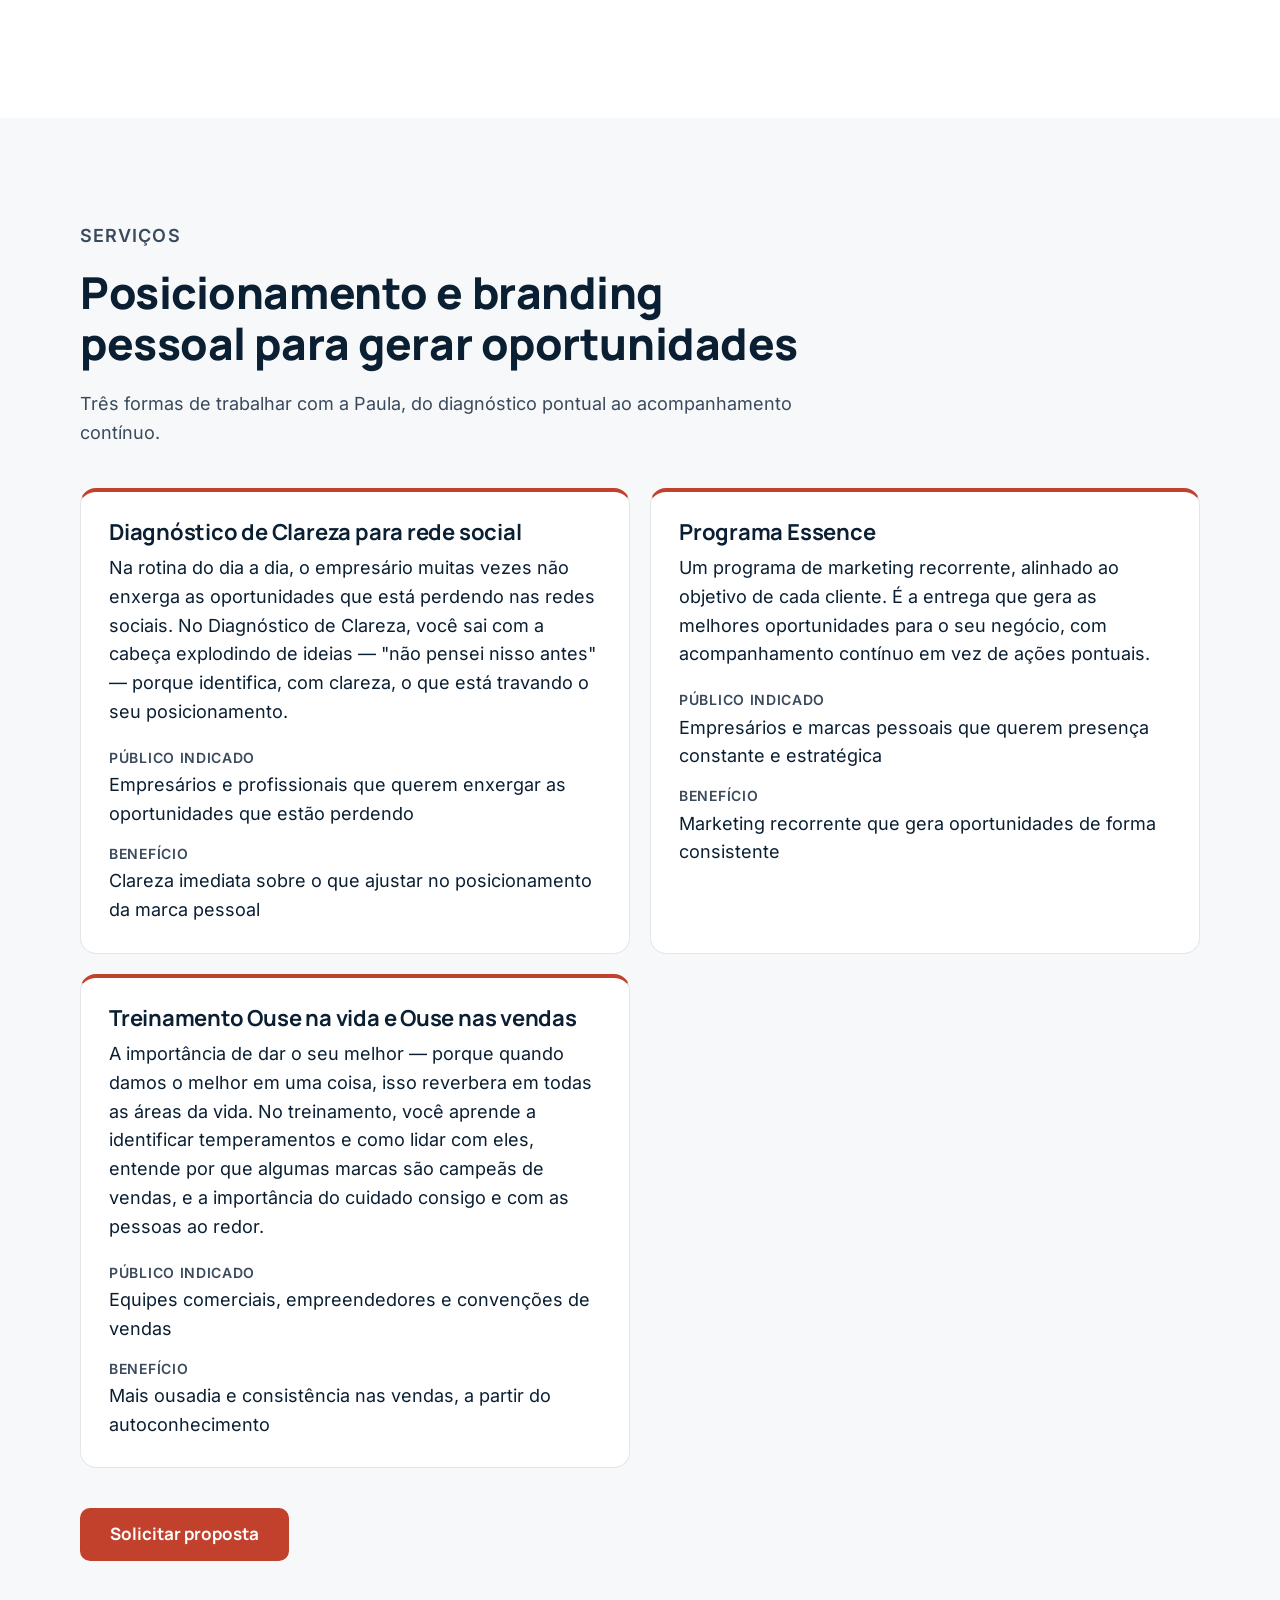
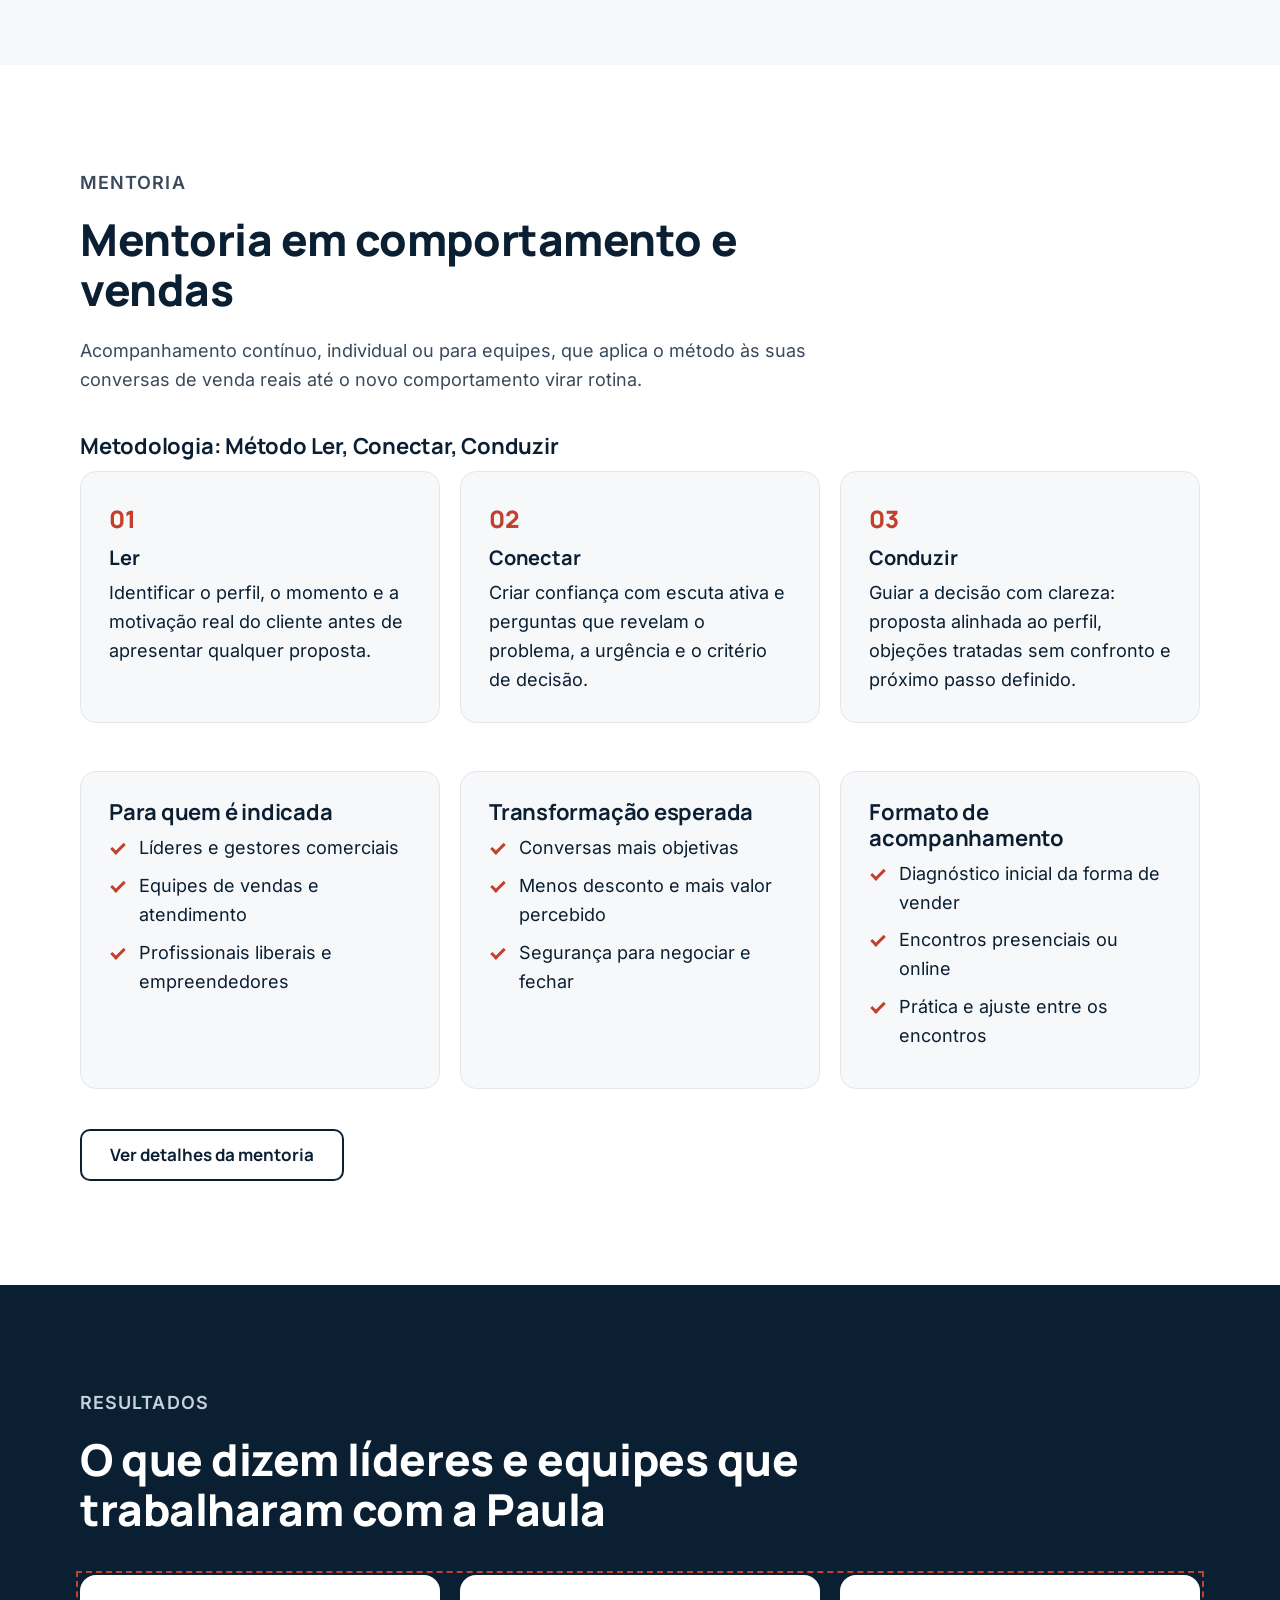
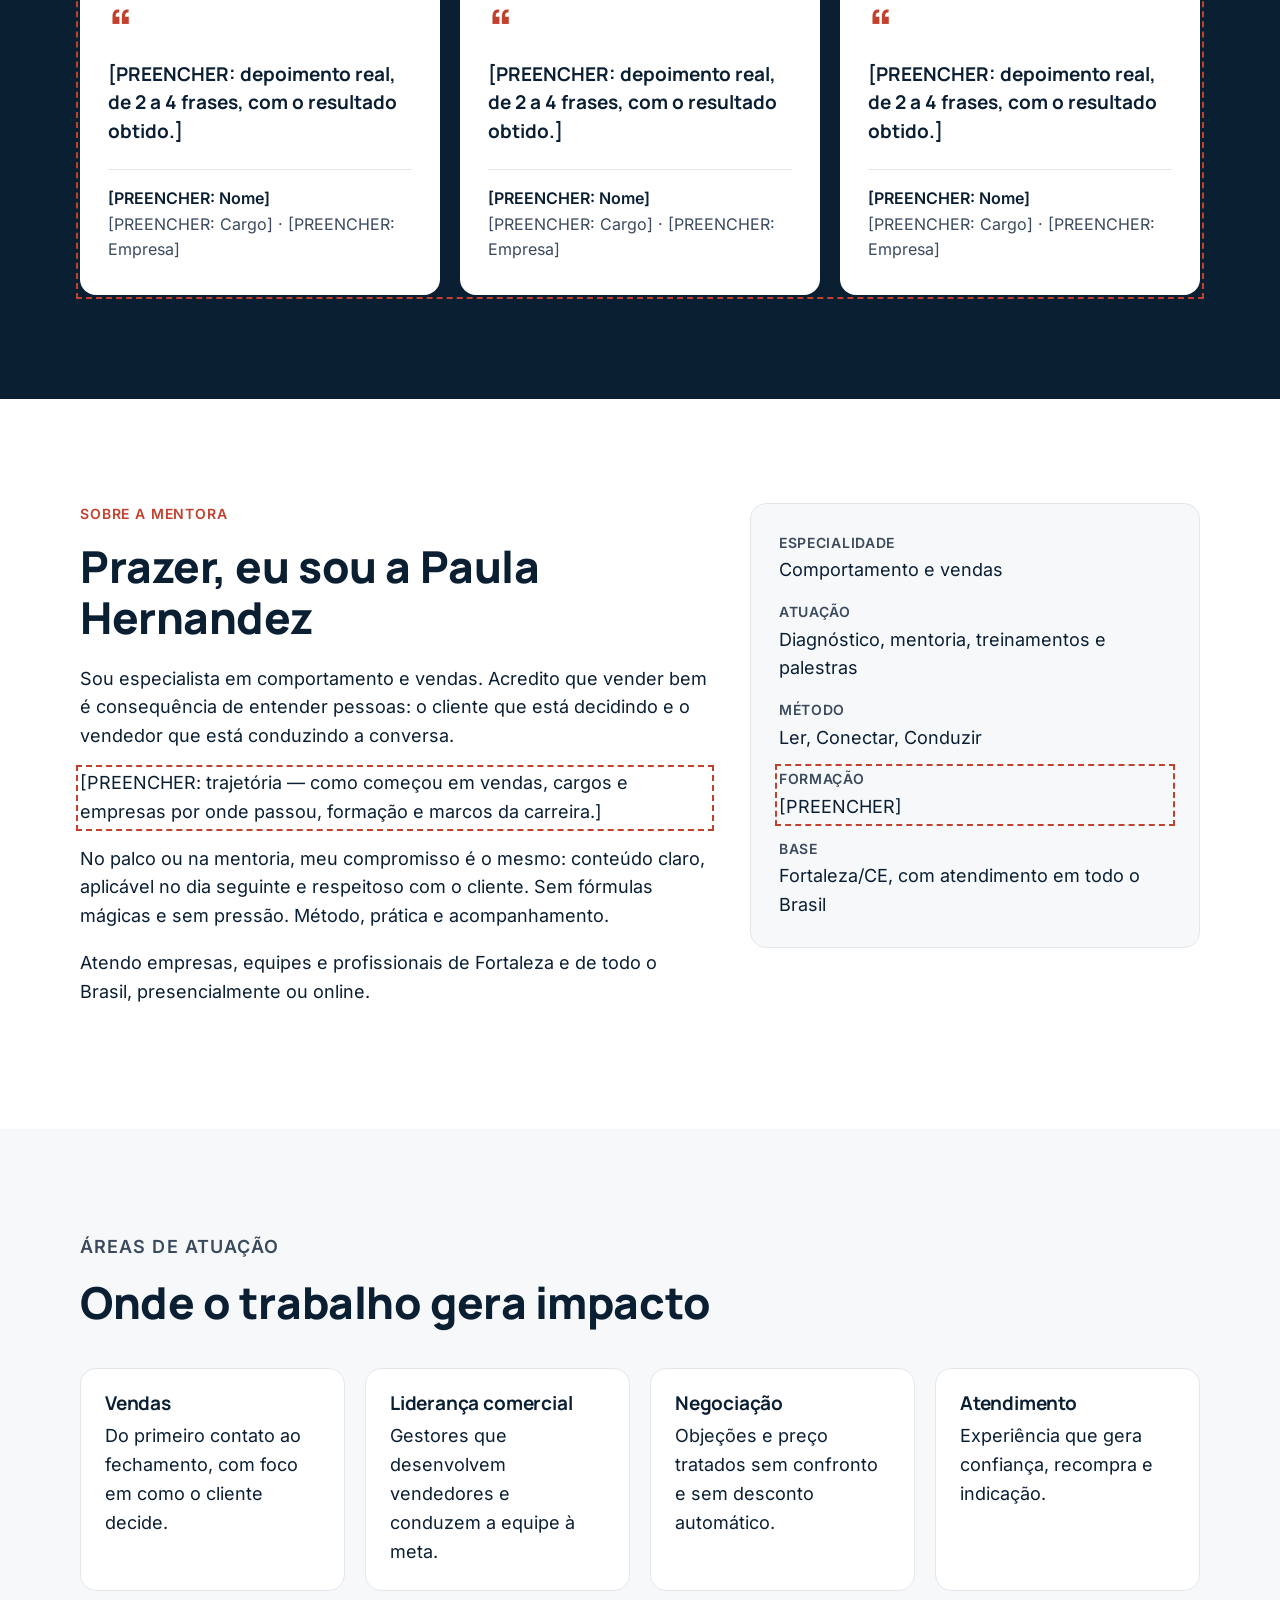
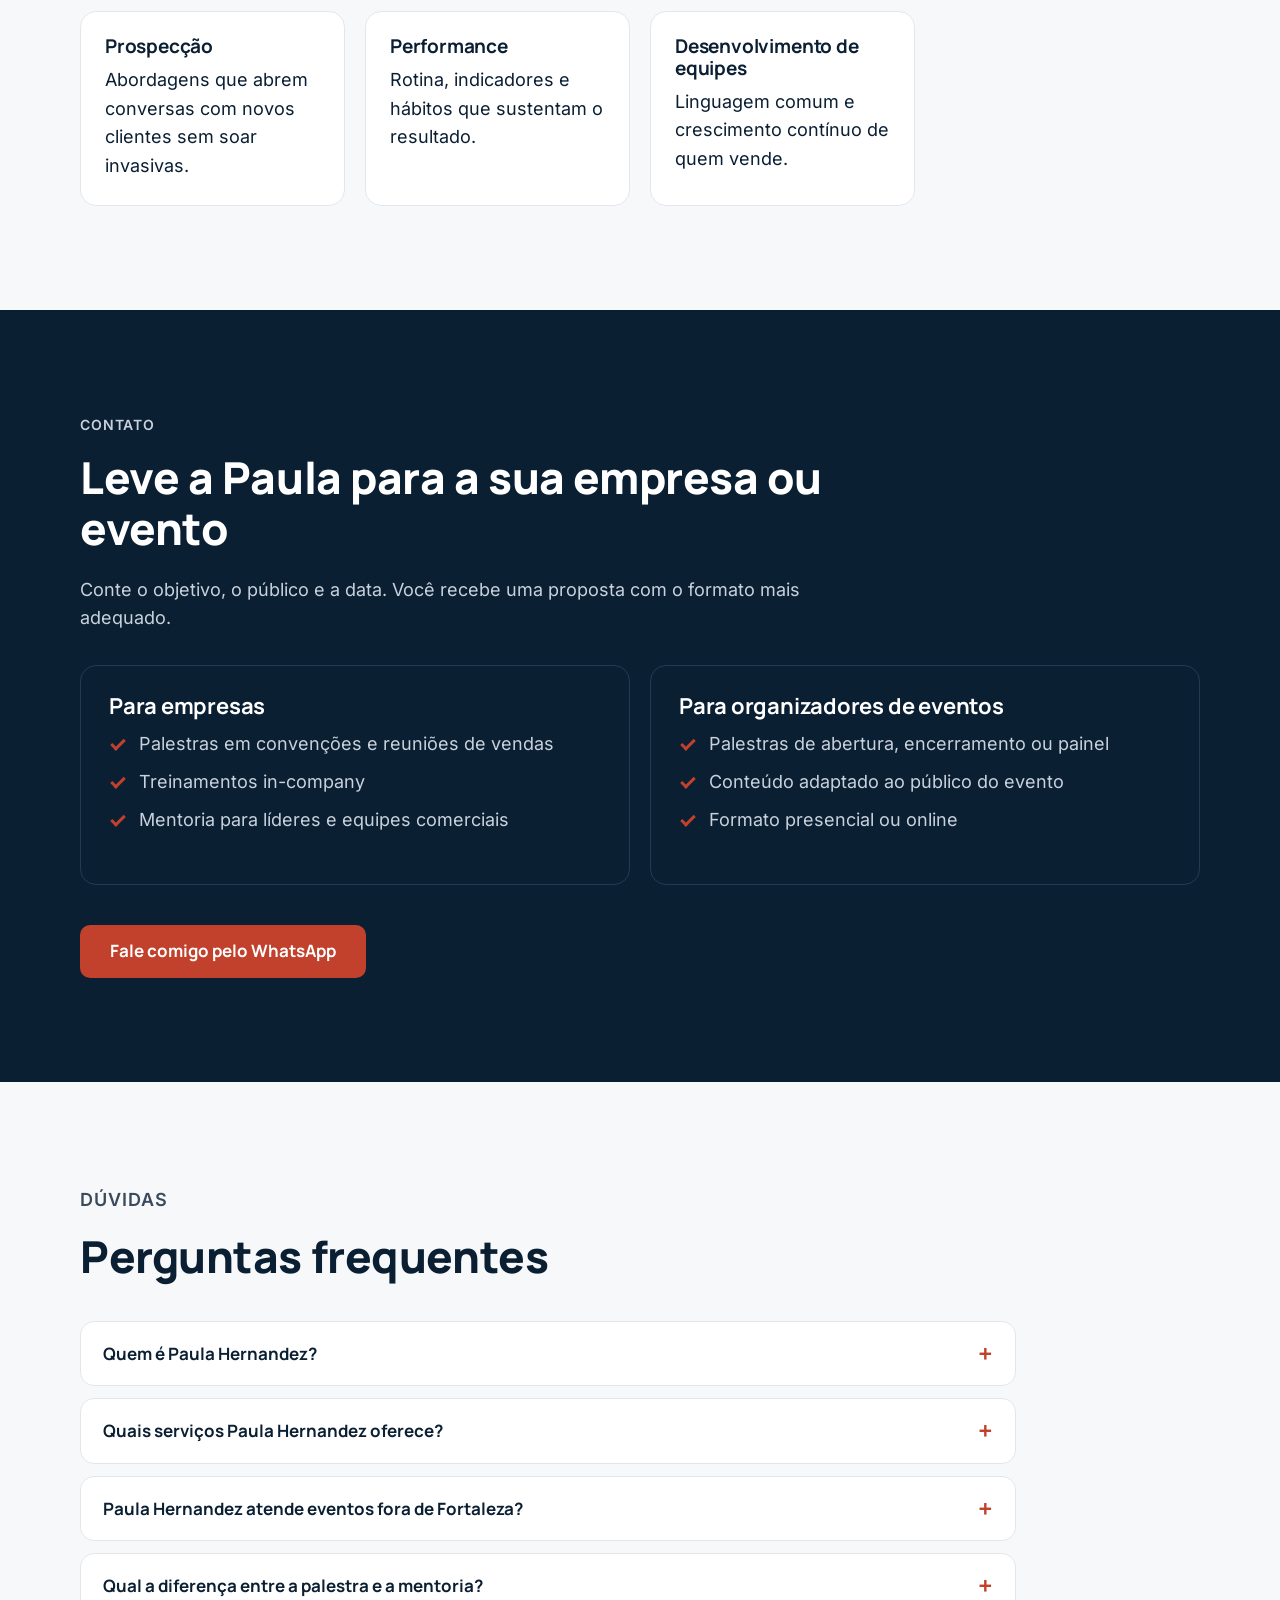
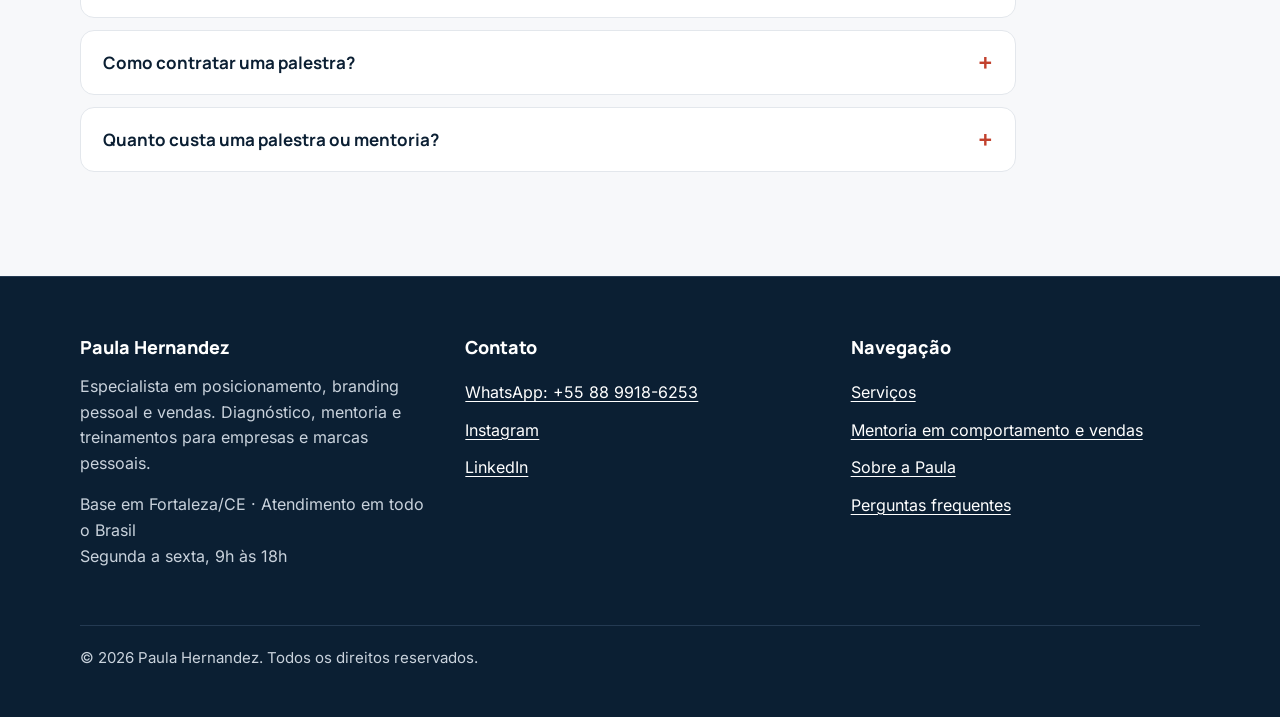
==== commit fc3a9574: "Atualiza autoridade e serviços com dados reais da Paula - Números: 26 anos de experiência, 1.300 pro" ====
--- a/index.html
+++ b/index.html
@@ -2,8 +2,8 @@
 <html lang="pt-BR"><head>
 <meta charset="UTF-8"/>
 <meta name="viewport" content="width=device-width, initial-scale=1.0"/>
-<title>Paula Hernandez | Palestrante e Mentora em Vendas</title>
-<meta name="description" content="Paula Hernandez é palestrante e mentora em comportamento e vendas. Palestras e mentorias para aumentar vendas e desenvolver equipes comerciais."/>
+<title>Paula Hernandez | Posicionamento e Vendas</title>
+<meta name="description" content="Paula Hernandez ajuda empresas e marcas pessoais a vender mais com posicionamento, branding pessoal e método próprio. Diagnóstico, mentoria e treinamentos."/>
 <meta name="robots" content="index, follow, max-image-preview:large, max-snippet:-1, max-video-preview:-1"/>
 <link rel="canonical" href="https://paulahernandezoficial.com.br/"/>
 <meta name="theme-color" content="#0B1F33"/>
@@ -15,15 +15,15 @@
 <meta property="og:locale" content="pt_BR"/>
 <meta property="og:site_name" content="Paula Hernandez"/>
 <meta property="og:url" content="https://paulahernandezoficial.com.br/"/>
-<meta property="og:title" content="Paula Hernandez | Palestrante e Mentora em Vendas"/>
-<meta property="og:description" content="Paula Hernandez é palestrante e mentora em comportamento e vendas. Palestras e mentorias para aumentar vendas e desenvolver equipes comerciais."/>
+<meta property="og:title" content="Paula Hernandez | Posicionamento e Vendas"/>
+<meta property="og:description" content="Paula Hernandez ajuda empresas e marcas pessoais a vender mais com posicionamento, branding pessoal e método próprio. Diagnóstico, mentoria e treinamentos."/>
 <meta property="og:image" content="https://paulahernandezoficial.com.br/og-paula-hernandez.png"/>
 <meta property="og:image:width" content="1200"/>
 <meta property="og:image:height" content="630"/>
-<meta property="og:image:alt" content="Paula Hernandez, palestrante e mentora em comportamento e vendas"/>
+<meta property="og:image:alt" content="Paula Hernandez, especialista em posicionamento, branding pessoal e vendas"/>
 <meta name="twitter:card" content="summary_large_image"/>
-<meta name="twitter:title" content="Paula Hernandez | Palestrante e Mentora em Vendas"/>
-<meta name="twitter:description" content="Paula Hernandez é palestrante e mentora em comportamento e vendas. Palestras e mentorias para aumentar vendas e desenvolver equipes comerciais."/>
+<meta name="twitter:title" content="Paula Hernandez | Posicionamento e Vendas"/>
+<meta name="twitter:description" content="Paula Hernandez ajuda empresas e marcas pessoais a vender mais com posicionamento, branding pessoal e método próprio. Diagnóstico, mentoria e treinamentos."/>
 <meta name="twitter:image" content="https://paulahernandezoficial.com.br/og-paula-hernandez.png"/>
 <link rel="preload" as="font" type="font/woff2" href="assets/fontes/manrope-800.woff2" crossorigin/>
 <link rel="preload" as="font" type="font/woff2" href="assets/fontes/inter-400.woff2" crossorigin/>
@@ -96,7 +96,7 @@
       "@id": "https://paulahernandezoficial.com.br/#negocio",
       "name": "Paula Hernandez — Palestras e Mentoria em Comportamento e Vendas",
       "alternateName": ["Paula Hernandez Oficial", "Paula Hernandez Palestrante", "Paula Hernandez Mentoria"],
-      "description": "Palestras e mentorias em comportamento e vendas para empresas, líderes comerciais e profissionais, com o Método Ler, Conectar, Conduzir. Base em Fortaleza/CE, atendimento em todo o Brasil.",
+      "description": "Diagnóstico de posicionamento, mentoria em comportamento e vendas e treinamentos para empresas e marcas pessoais, com o Método Ler, Conectar, Conduzir. Base em Fortaleza/CE, atendimento em todo o Brasil.",
       "url": "https://paulahernandezoficial.com.br/",
       "image": "https://paulahernandezoficial.com.br/assets/img/paula-hernandez.webp",
       "logo": "https://paulahernandezoficial.com.br/favicon.png",
@@ -132,12 +132,11 @@
       "hasOfferCatalog": {
         "@type": "OfferCatalog",
         "@id": "https://paulahernandezoficial.com.br/#catalogo",
-        "name": "Palestras e mentorias",
+        "name": "Serviços e mentorias",
         "itemListElement": [
-          {"@type": "Offer", "itemOffered": {"@type": "Service", "@id": "https://paulahernandezoficial.com.br/#palestra-comportamento-que-vende", "name": "Palestra Comportamento que vende", "serviceType": "Palestra"}},
-          {"@type": "Offer", "itemOffered": {"@type": "Service", "@id": "https://paulahernandezoficial.com.br/#palestra-lideranca-comercial", "name": "Palestra Liderança comercial que forma vendedores", "serviceType": "Palestra"}},
-          {"@type": "Offer", "itemOffered": {"@type": "Service", "@id": "https://paulahernandezoficial.com.br/#palestra-negociacao", "name": "Palestra Negociar sem dar desconto", "serviceType": "Palestra"}},
-          {"@type": "Offer", "itemOffered": {"@type": "Service", "@id": "https://paulahernandezoficial.com.br/#palestra-atendimento", "name": "Palestra Atendimento que fideliza", "serviceType": "Palestra"}},
+          {"@type": "Offer", "itemOffered": {"@type": "Service", "@id": "https://paulahernandezoficial.com.br/#diagnostico-de-clareza", "name": "Diagnóstico de Clareza para rede social", "serviceType": "Consultoria de posicionamento"}},
+          {"@type": "Offer", "itemOffered": {"@type": "Service", "@id": "https://paulahernandezoficial.com.br/#programa-essence", "name": "Programa Essence", "serviceType": "Marketing recorrente"}},
+          {"@type": "Offer", "itemOffered": {"@type": "Service", "@id": "https://paulahernandezoficial.com.br/#treinamento-ouse", "name": "Treinamento Ouse na vida e Ouse nas vendas", "serviceType": "Treinamento"}},
           {"@type": "Offer", "itemOffered": {"@id": "https://paulahernandezoficial.com.br/mentoria-em-comportamento-e-vendas-em-fortaleza/#servico"}}
         ]
       }
@@ -147,8 +146,8 @@
       "@id": "https://paulahernandezoficial.com.br/#paula",
       "name": "Paula Hernandez",
       "alternateName": ["Paula Hernandez Oficial"],
-      "jobTitle": "Palestrante e mentora em comportamento e vendas",
-      "description": "Palestrante e mentora especialista em comportamento e vendas, criadora do Método Ler, Conectar, Conduzir. Base em Fortaleza/CE, atuação em todo o Brasil.",
+      "jobTitle": "Especialista em posicionamento, branding pessoal e vendas",
+      "description": "Especialista em posicionamento, branding pessoal e vendas, criadora do Método LEOA e do Método Ler, Conectar, Conduzir. Base em Fortaleza/CE, atuação em todo o Brasil.",
       "url": "https://paulahernandezoficial.com.br/",
       "image": {"@type": "ImageObject", "url": "https://paulahernandezoficial.com.br/assets/img/paula-hernandez.webp", "width": 512, "height": 640},
       "sameAs": ["https://www.instagram.com/paulahernandezoficial", "https://www.linkedin.com/in/paulahernandezoficial/"],
@@ -204,8 +203,8 @@
       "@type": "WebPage",
       "@id": "https://paulahernandezoficial.com.br/#webpage",
       "url": "https://paulahernandezoficial.com.br/",
-      "name": "Paula Hernandez | Palestrante e Mentora em Vendas",
-      "description": "Paula Hernandez é palestrante e mentora em comportamento e vendas. Palestras e mentorias para aumentar vendas e desenvolver equipes comerciais.",
+      "name": "Paula Hernandez | Posicionamento e Vendas",
+      "description": "Paula Hernandez ajuda empresas e marcas pessoais a vender mais com posicionamento, branding pessoal e método próprio. Diagnóstico, mentoria e treinamentos.",
       "inLanguage": "pt-BR",
       "isPartOf": {"@id": "https://paulahernandezoficial.com.br/#site"},
       "about": {"@id": "https://paulahernandezoficial.com.br/#paula"},
@@ -219,7 +218,7 @@
       "isPartOf": {"@id": "https://paulahernandezoficial.com.br/#webpage"},
       "mainEntity": [
         {"@type": "Question", "name": "Quem é Paula Hernandez?", "acceptedAnswer": {"@type": "Answer", "text": "Paula Hernandez é palestrante e mentora especialista em comportamento e vendas. Ela ajuda empresas, líderes comerciais e profissionais a vender mais entendendo como o cliente decide, com o Método Ler, Conectar, Conduzir."}},
-        {"@type": "Question", "name": "Quais palestras Paula Hernandez apresenta?", "acceptedAnswer": {"@type": "Answer", "text": "As palestras principais são Comportamento que vende, Liderança comercial que forma vendedores, Negociar sem dar desconto e Atendimento que fideliza. Todas podem ser adaptadas ao público, ao segmento e à duração do evento."}},
+        {"@type": "Question", "name": "Quais serviços Paula Hernandez oferece?", "acceptedAnswer": {"@type": "Answer", "text": "Os principais são o Diagnóstico de Clareza para rede social, o Programa Essence de marketing recorrente e o Treinamento Ouse na vida e Ouse nas vendas, além da mentoria em comportamento e vendas e palestras sob medida para eventos."}},
         {"@type": "Question", "name": "Paula Hernandez atende eventos fora de Fortaleza?", "acceptedAnswer": {"@type": "Answer", "text": "Sim. Paula tem base em Fortaleza/CE e realiza palestras, treinamentos e mentorias em todo o Brasil, presencialmente ou online."}},
         {"@type": "Question", "name": "Qual a diferença entre a palestra e a mentoria?", "acceptedAnswer": {"@type": "Answer", "text": "A palestra é um encontro único, pensado para inspirar e dar direção a um grupo. A mentoria é um acompanhamento contínuo, individual ou para equipes, que aplica o método às conversas de venda reais até o comportamento mudar."}},
         {"@type": "Question", "name": "Como contratar uma palestra?", "acceptedAnswer": {"@type": "Answer", "text": "Envie uma mensagem pelo WhatsApp com a data, a cidade, o público e o objetivo do evento. Com essas informações, Paula indica o tema mais adequado e envia a proposta."}},
@@ -238,7 +237,7 @@
     <a class="marca" href="./">Paula Hernandez</a>
     <nav aria-label="Principal">
       <ul class="menu-desk">
-        <li><a href="#palestras">Palestras</a></li>
+        <li><a href="#palestras">Serviços</a></li>
         <li><a href="#mentoria">Mentoria</a></li>
         <li><a href="#resultados">Resultados</a></li>
         <li><a href="#sobre">Sobre</a></li>
@@ -248,7 +247,7 @@
       <details class="menu-mob">
         <summary>Menu</summary>
         <ul>
-          <li><a href="#palestras">Palestras</a></li>
+          <li><a href="#palestras">Serviços</a></li>
           <li><a href="#mentoria">Mentoria</a></li>
           <li><a href="#resultados">Resultados</a></li>
           <li><a href="#sobre">Sobre</a></li>
@@ -264,9 +263,9 @@
 <section class="hero" aria-labelledby="titulo-principal">
   <div class="wrap">
     <div>
-      <p class="selo">Paula Hernandez · Palestras e mentorias em vendas</p>
+      <p class="selo">Paula Hernandez · Posicionamento, vendas e branding pessoal</p>
       <h1 id="titulo-principal">Equipes que vendem mais começam pelo comportamento</h1>
-      <p class="sub">Palestras e mentorias para empresas, líderes e vendedores que querem aumentar as vendas entendendo como o cliente decide — com método e sem pressão.</p>
+      <p class="sub">Diagnóstico, mentoria e treinamentos para empresas, líderes e vendedores que querem aumentar as vendas e fortalecer o posicionamento da marca — com método e sem pressão.</p>
       <div class="botoes">
         <a class="btn btn-p" href="https://wa.me/558899186253?text=Ol%C3%A1%2C%20Paula!%20Vim%20pelo%20site." rel="noopener">Fale comigo pelo WhatsApp</a>
         <a class="btn btn-s" href="#sobre">Conheça meu trabalho</a>
@@ -286,21 +285,24 @@
       <h2 id="titulo-autoridade">Experiência que se transforma em resultado comercial</h2>
     </div>
     <ul class="numeros">
-      <li><span class="numero">20 anos</span><span class="numero-rotulo">de experiência em vendas</span></li>
-      <li><span class="numero">450</span><span class="numero-rotulo">profissionais treinados</span></li>
-      <li><span class="numero">128</span><span class="numero-rotulo">palestras e eventos</span></li>
+      <li><span class="numero">26 anos</span><span class="numero-rotulo">de experiência em vendas</span></li>
+      <li><span class="numero">1.300</span><span class="numero-rotulo">projetos de posicionamento e branding pessoal</span></li>
+      <li><span class="numero">77</span><span class="numero-rotulo">palestras Método LEOA — posicionamento para gerar oportunidades</span></li>
       <li><span class="numero">60+</span><span class="numero-rotulo">empresas atendidas</span></li>
     </ul>
     <div class="grade grade-2">
       <div>
-        <h3>Empresas e eventos atendidos</h3>
+        <h3>Empresas e instituições atendidas</h3>
         <ul class="empresas">
-          <li>M. Dias Branco</li>
-          <li>BNI</li>
-          <li>Grupo C. Rolim</li>
-          <li>Mercadinho São Luiz</li>
-        </ul>
-        <p class="numero-rotulo">Fonte: dados próprios · set/2026</p>
+          <li>O Boticário</li>
+          <li>Nokia</li>
+          <li>SDI</li>
+          <li>Sebrae</li>
+          <li>Prefeitura de Maracanaú</li>
+          <li>Espaço das Empadas</li>
+          <li>Pousada Beli Jeri</li>
+        </ul>
+        <p class="numero-rotulo">Fonte: dados próprios · out/2026</p>
       </div>
       <div>
         <h3>Diferenciais</h3>
@@ -318,46 +320,38 @@
 <section class="secao" id="palestras" aria-labelledby="titulo-palestras">
   <div class="wrap">
     <div class="cabecalho-secao">
-      <p class="selo">Palestras</p>
-      <h2 id="titulo-palestras">Palestras para equipes que precisam vender mais</h2>
-      <p>Conteúdo direto, prático e com energia de palco. Cada palestra é adaptada ao público, ao segmento e à duração do seu evento.</p>
+      <p class="selo">Serviços</p>
+      <h2 id="titulo-palestras">Posicionamento e branding pessoal para gerar oportunidades</h2>
+      <p>Três formas de trabalhar com a Paula, do diagnóstico pontual ao acompanhamento contínuo.</p>
     </div>
     <div class="grade grade-2">
-      <article class="cartao palestra" id="palestra-comportamento-que-vende">
-        <h3>Comportamento que vende</h3>
-        <p>Como o cliente realmente decide e o que muda quando o vendedor aprende a ler perfis, fazer as perguntas certas e adaptar a abordagem.</p>
+      <article class="cartao palestra" id="diagnostico-de-clareza">
+        <h3>Diagnóstico de Clareza para rede social</h3>
+        <p>Na rotina do dia a dia, o empresário muitas vezes não enxerga as oportunidades que está perdendo nas redes sociais. No Diagnóstico de Clareza, você sai com a cabeça explodindo de ideias — "não pensei nisso antes" — porque identifica, com clareza, o que está travando o seu posicionamento.</p>
         <dl>
-          <div><dt>Público indicado</dt><dd>Equipes comerciais, convenções de vendas e lançamentos</dd></div>
-          <div><dt>Benefício</dt><dd>Vendedores mais preparados para conduzir conversas e fechar com consistência</dd></div>
+          <div><dt>Público indicado</dt><dd>Empresários e profissionais que querem enxergar as oportunidades que estão perdendo</dd></div>
+          <div><dt>Benefício</dt><dd>Clareza imediata sobre o que ajustar no posicionamento da marca pessoal</dd></div>
         </dl>
       </article>
-      <article class="cartao palestra" id="palestra-lideranca-comercial">
-        <h3>Liderança comercial que forma vendedores</h3>
-        <p>O papel do líder que desenvolve pessoas em vez de apenas cobrar meta: feedback, acompanhamento e exemplo.</p>
+      <article class="cartao palestra" id="programa-essence">
+        <h3>Programa Essence</h3>
+        <p>Um programa de marketing recorrente, alinhado ao objetivo de cada cliente. É a entrega que gera as melhores oportunidades para o seu negócio, com acompanhamento contínuo em vez de ações pontuais.</p>
         <dl>
-          <div><dt>Público indicado</dt><dd>Gestores, coordenadores e supervisores de vendas</dd></div>
-          <div><dt>Benefício</dt><dd>Líderes que elevam a performance da equipe de forma sustentável</dd></div>
+          <div><dt>Público indicado</dt><dd>Empresários e marcas pessoais que querem presença constante e estratégica</dd></div>
+          <div><dt>Benefício</dt><dd>Marketing recorrente que gera oportunidades de forma consistente</dd></div>
         </dl>
       </article>
-      <article class="cartao palestra" id="palestra-negociacao">
-        <h3>Negociar sem dar desconto</h3>
-        <p>O que existe por trás do “está caro” e do “vou pensar”, e como sustentar o valor da proposta sem confronto.</p>
+      <article class="cartao palestra" id="treinamento-ouse">
+        <h3>Treinamento Ouse na vida e Ouse nas vendas</h3>
+        <p>A importância de dar o seu melhor — porque quando damos o melhor em uma coisa, isso reverbera em todas as áreas da vida. No treinamento, você aprende a identificar temperamentos e como lidar com eles, entende por que algumas marcas são campeãs de vendas, e a importância do cuidado consigo e com as pessoas ao redor.</p>
         <dl>
-          <div><dt>Público indicado</dt><dd>Vendedores, representantes, consultores e empresários</dd></div>
-          <div><dt>Benefício</dt><dd>Negociações mais seguras e margem protegida</dd></div>
+          <div><dt>Público indicado</dt><dd>Equipes comerciais, empreendedores e convenções de vendas</dd></div>
+          <div><dt>Benefício</dt><dd>Mais ousadia e consistência nas vendas, a partir do autoconhecimento</dd></div>
         </dl>
       </article>
-      <article class="cartao palestra" id="palestra-atendimento">
-        <h3>Atendimento que fideliza</h3>
-        <p>Como cada contato com o cliente constrói — ou destrói — a confiança que gera recompra e indicação.</p>
-        <dl>
-          <div><dt>Público indicado</dt><dd>Equipes de atendimento, varejo, clínicas e serviços</dd></div>
-          <div><dt>Benefício</dt><dd>Clientes que voltam e recomendam a empresa</dd></div>
-        </dl>
-      </article>
     </div>
     <div class="acoes-secao botoes">
-      <a class="btn btn-p" href="https://wa.me/558899186253?text=Ol%C3%A1%2C%20Paula!%20Quero%20uma%20proposta%20de%20palestra." rel="noopener">Solicitar proposta de palestra</a>
+      <a class="btn btn-p" href="https://wa.me/558899186253?text=Ol%C3%A1%2C%20Paula!%20Quero%20saber%20mais%20sobre%20os%20servi%C3%A7os." rel="noopener">Solicitar proposta</a>
     </div>
   </div>
 </section>
@@ -452,7 +446,7 @@
     <aside class="ficha" aria-label="Paula Hernandez em resumo">
       <dl>
         <div><dt>Especialidade</dt><dd>Comportamento e vendas</dd></div>
-        <div><dt>Atuação</dt><dd>Palestras, mentorias e treinamentos</dd></div>
+        <div><dt>Atuação</dt><dd>Diagnóstico, mentoria, treinamentos e palestras</dd></div>
         <div><dt>Método</dt><dd>Ler, Conectar, Conduzir</dd></div>
         <div class="pendente"><dt>Formação</dt><dd>[PREENCHER]</dd></div>
         <div><dt>Base</dt><dd>Fortaleza/CE, com atendimento em todo o Brasil</dd></div>
@@ -520,8 +514,8 @@
         <p>Paula Hernandez é palestrante e mentora especialista em comportamento e vendas. Ela ajuda empresas, líderes comerciais e profissionais a vender mais entendendo como o cliente decide, com o Método Ler, Conectar, Conduzir.</p>
       </details>
       <details>
-        <summary>Quais palestras Paula Hernandez apresenta?</summary>
-        <p>As palestras principais são Comportamento que vende, Liderança comercial que forma vendedores, Negociar sem dar desconto e Atendimento que fideliza. Todas podem ser adaptadas ao público, ao segmento e à duração do evento.</p>
+        <summary>Quais serviços Paula Hernandez oferece?</summary>
+        <p>Os principais são o Diagnóstico de Clareza para rede social, o Programa Essence de marketing recorrente e o Treinamento Ouse na vida e Ouse nas vendas, além da mentoria em comportamento e vendas e palestras sob medida para eventos.</p>
       </details>
       <details>
         <summary>Paula Hernandez atende eventos fora de Fortaleza?</summary>
@@ -550,7 +544,7 @@
     <div class="grade grade-3">
       <div>
         <p class="rodape-titulo">Paula Hernandez</p>
-        <p>Palestrante e mentora em comportamento e vendas. Palestras, mentorias e treinamentos para empresas e profissionais.</p>
+        <p>Especialista em posicionamento, branding pessoal e vendas. Diagnóstico, mentoria e treinamentos para empresas e marcas pessoais.</p>
         <p>Base em Fortaleza/CE · Atendimento em todo o Brasil<br/>Segunda a sexta, 9h às 18h</p>
       </div>
       <div>
@@ -564,7 +558,7 @@
       <nav aria-label="Rodapé">
         <p class="rodape-titulo">Navegação</p>
         <ul>
-          <li><a href="#palestras">Palestras</a></li>
+          <li><a href="#palestras">Serviços</a></li>
           <li><a href="mentoria-em-comportamento-e-vendas-em-fortaleza/">Mentoria em comportamento e vendas</a></li>
           <li><a href="#sobre">Sobre a Paula</a></li>
           <li><a href="#perguntas">Perguntas frequentes</a></li>
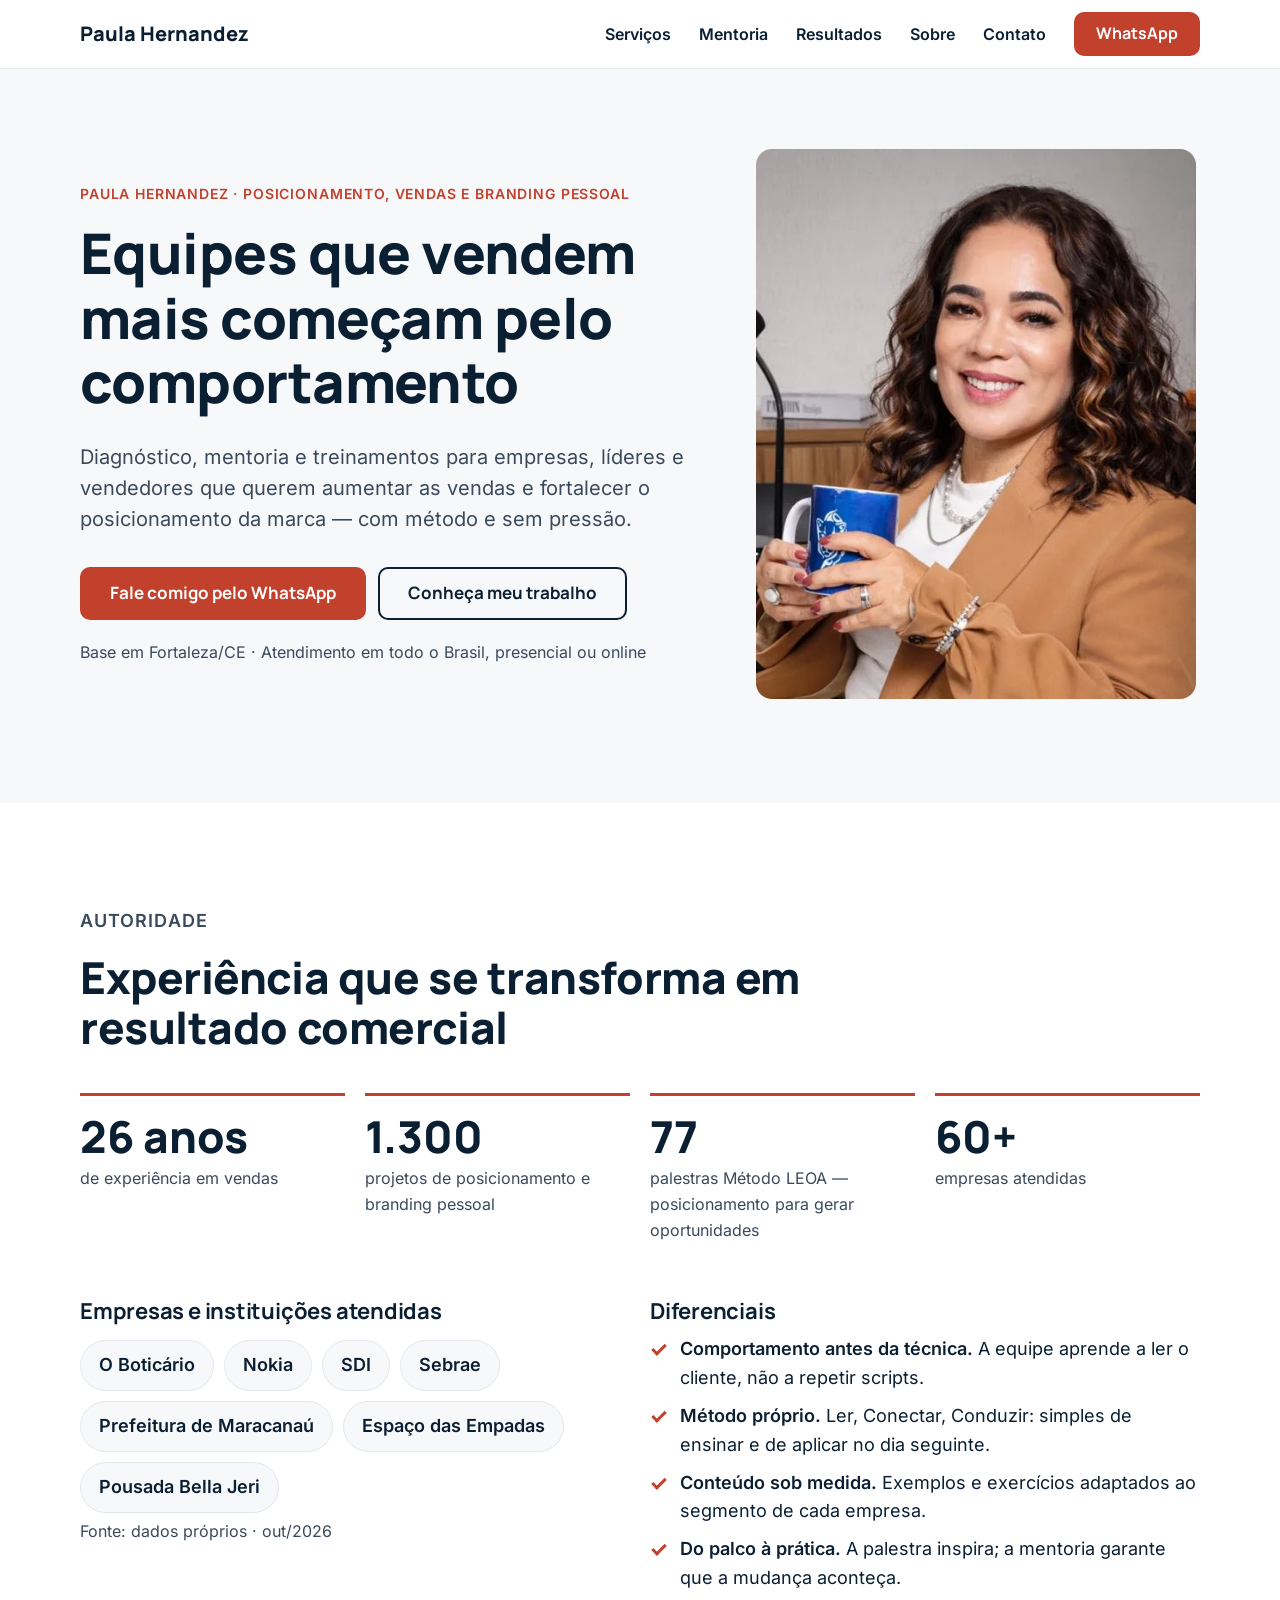
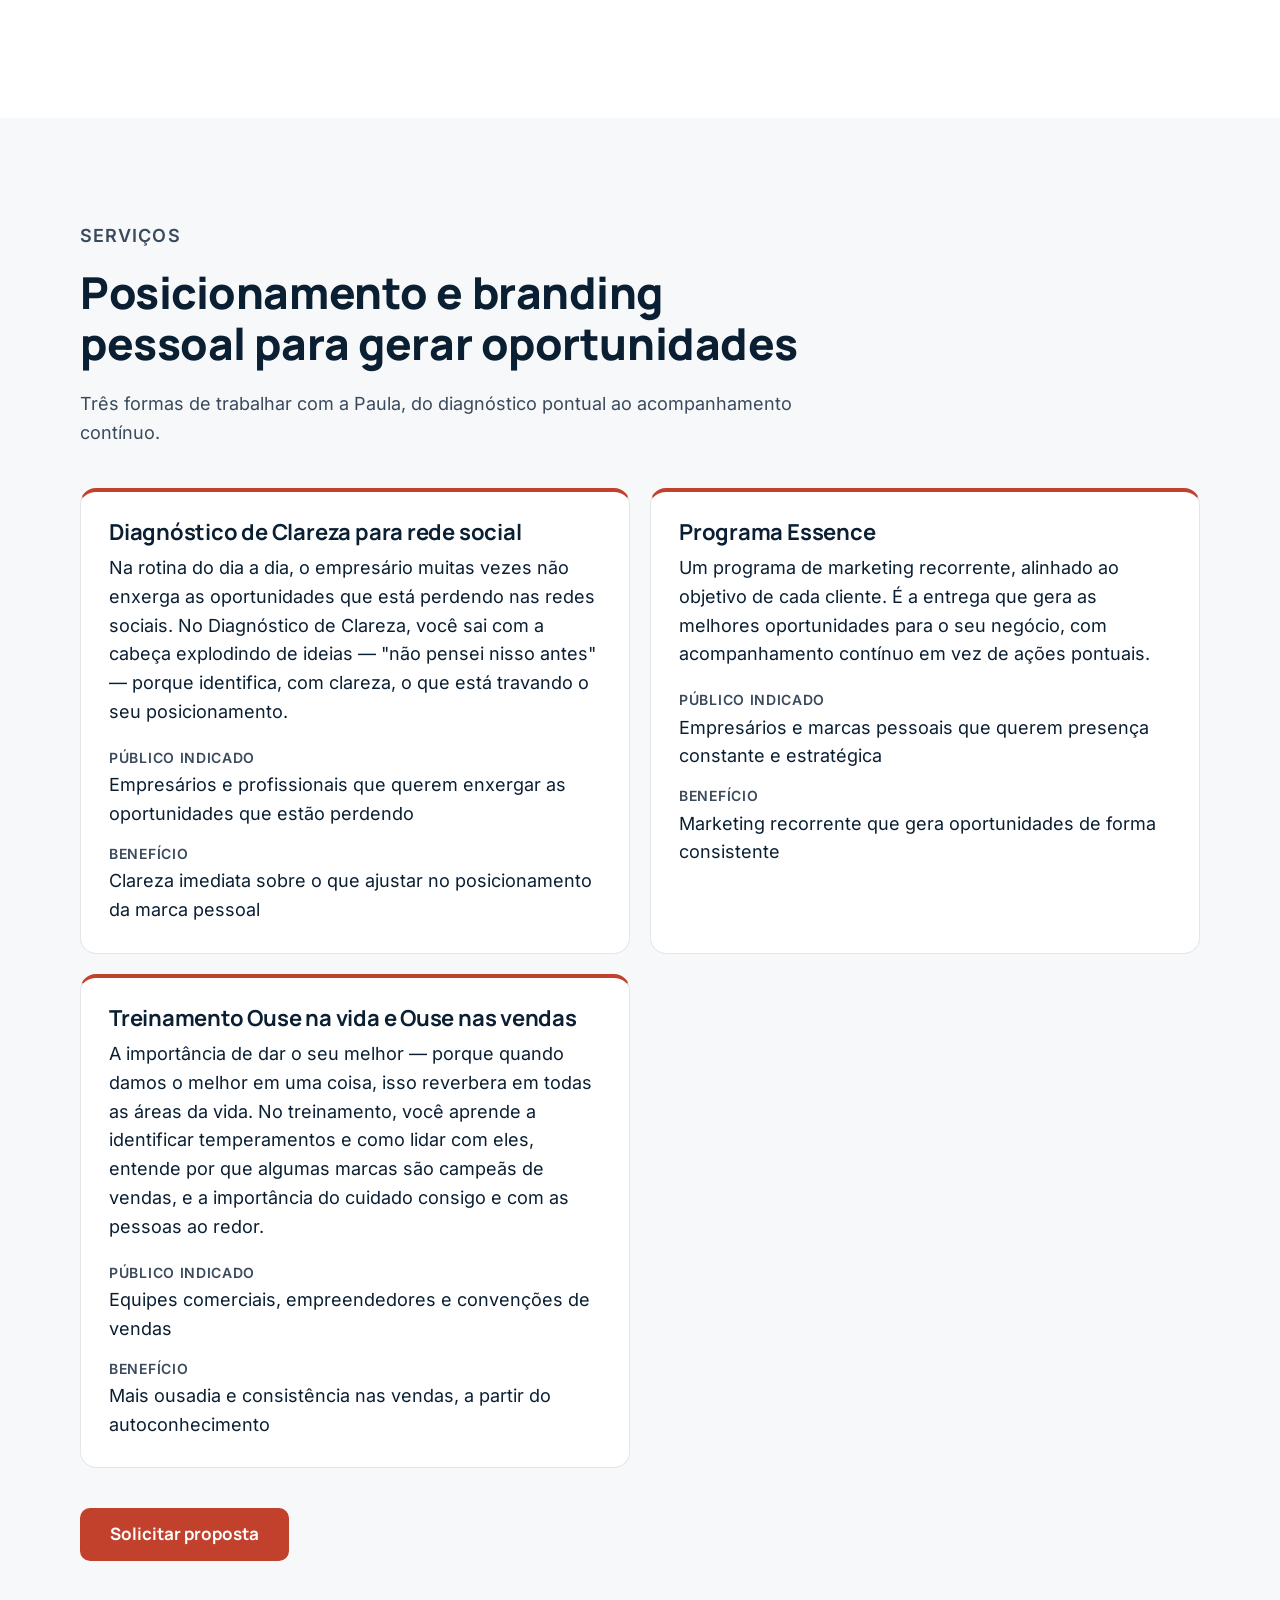
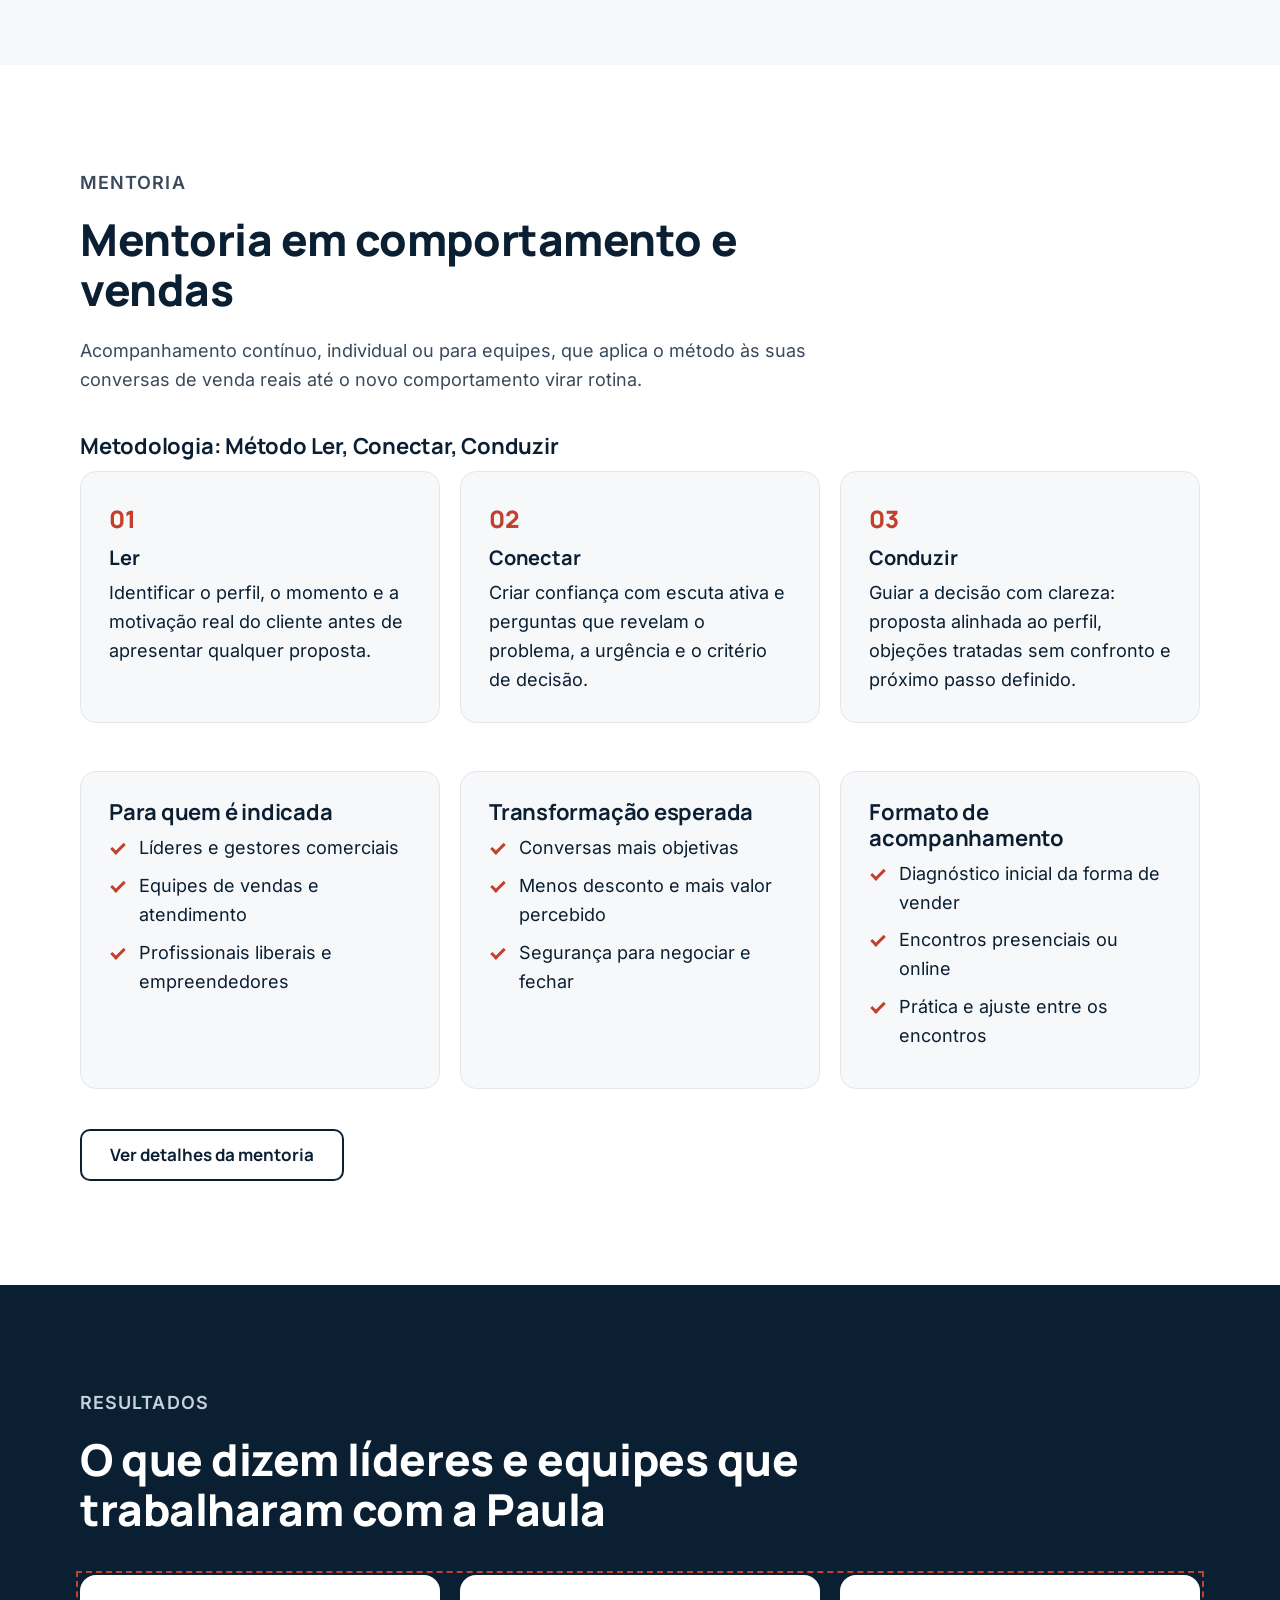
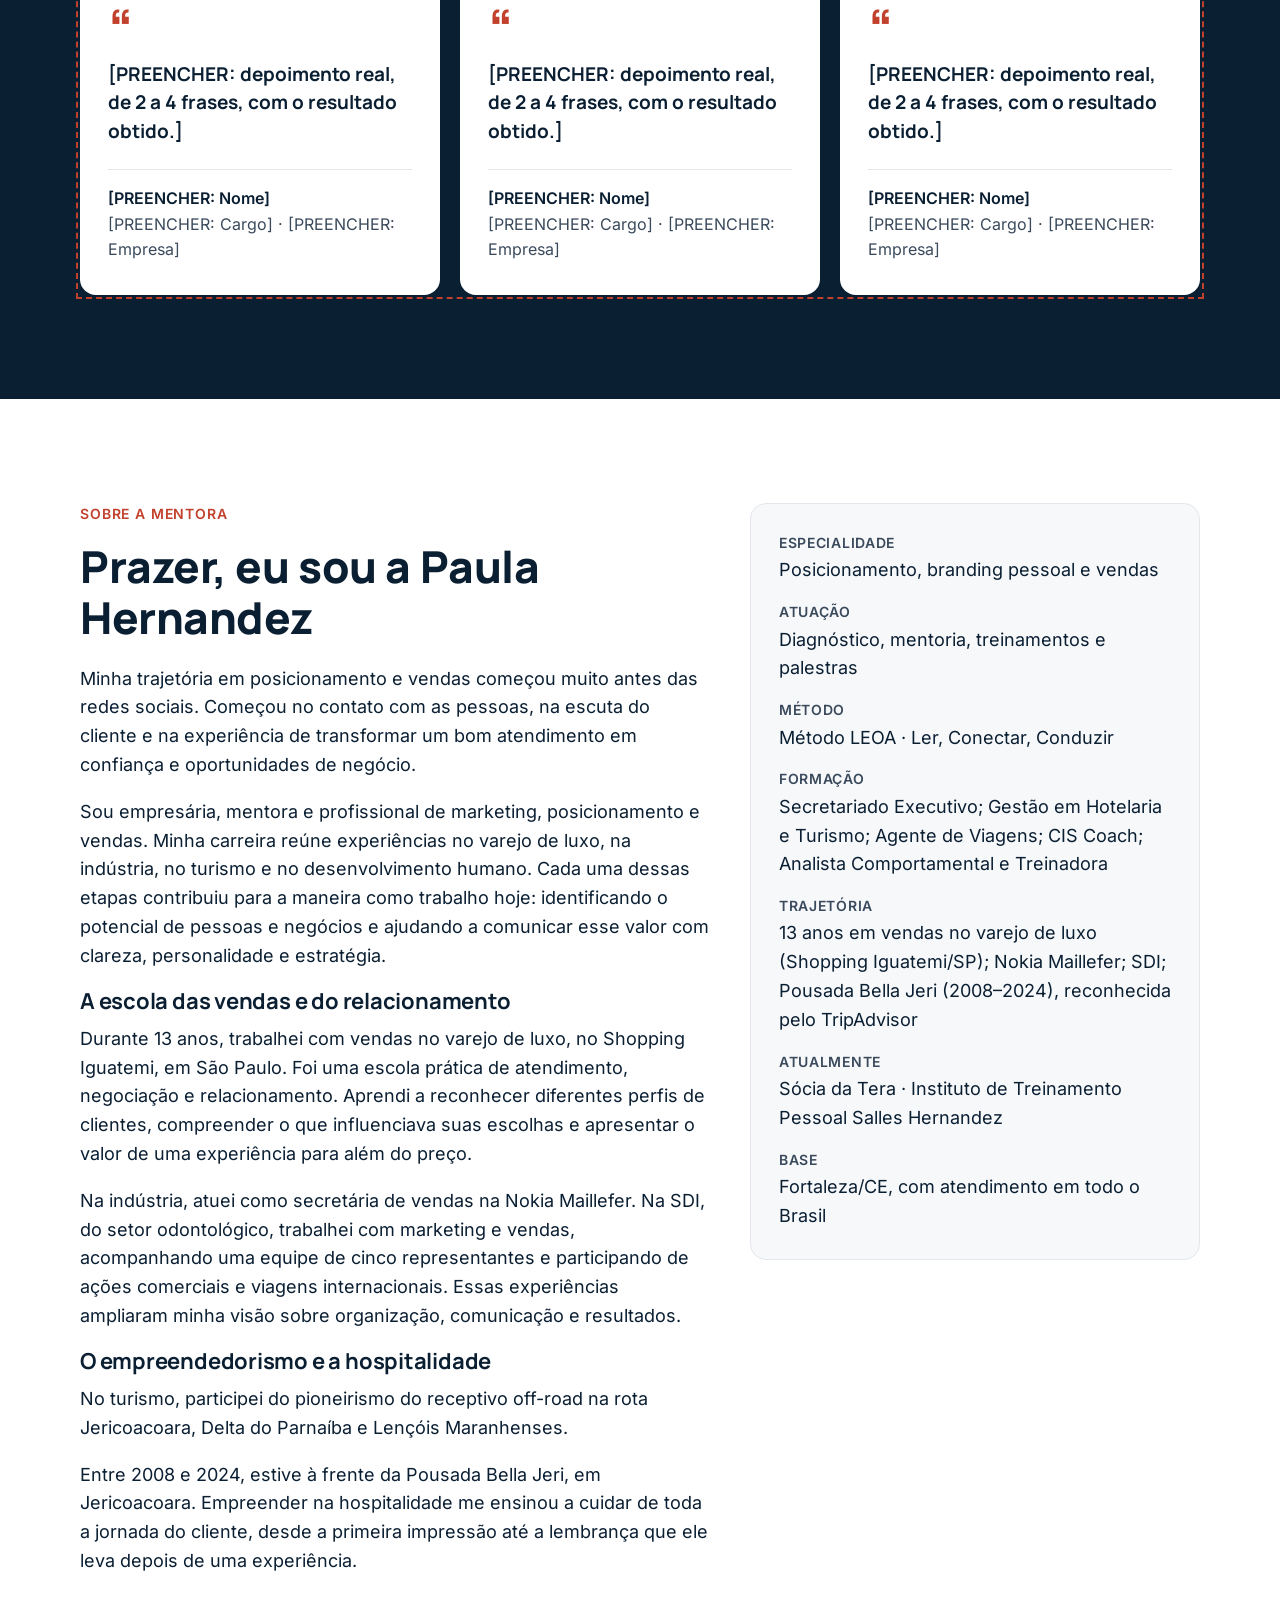
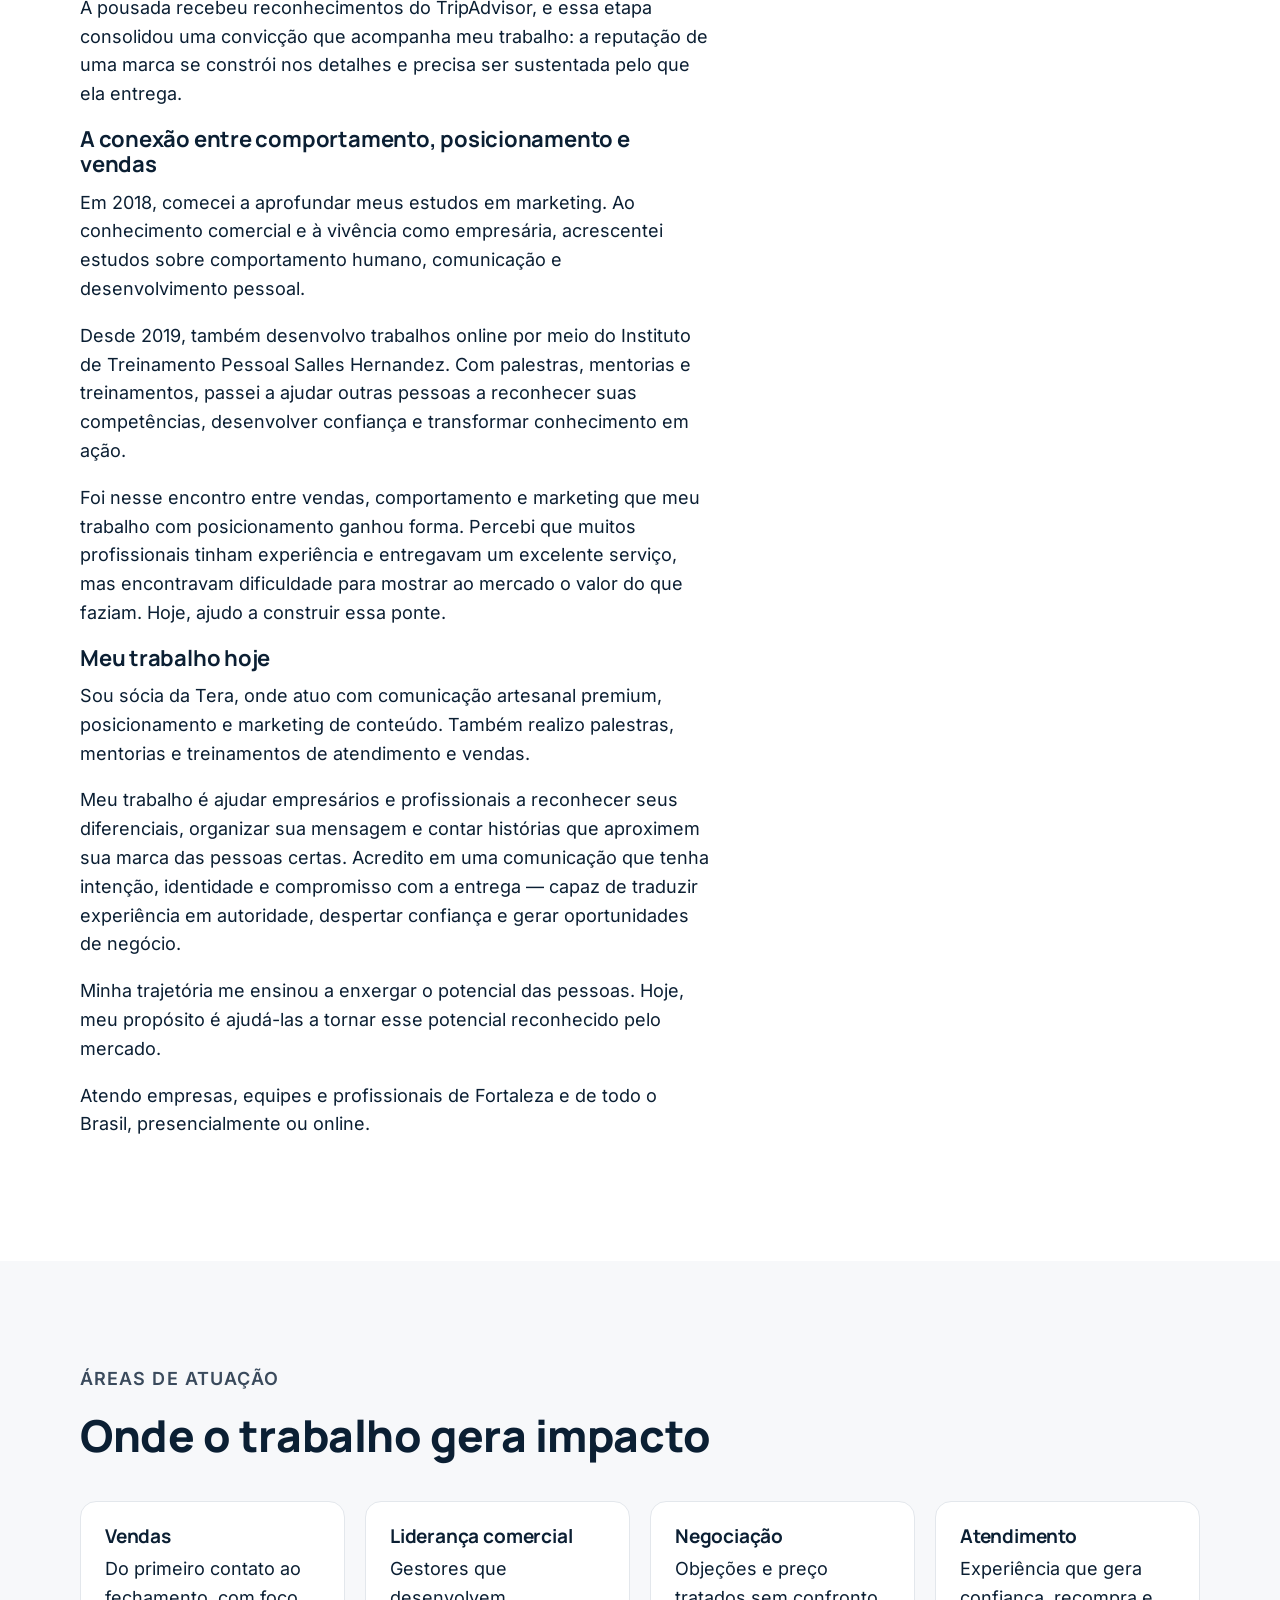
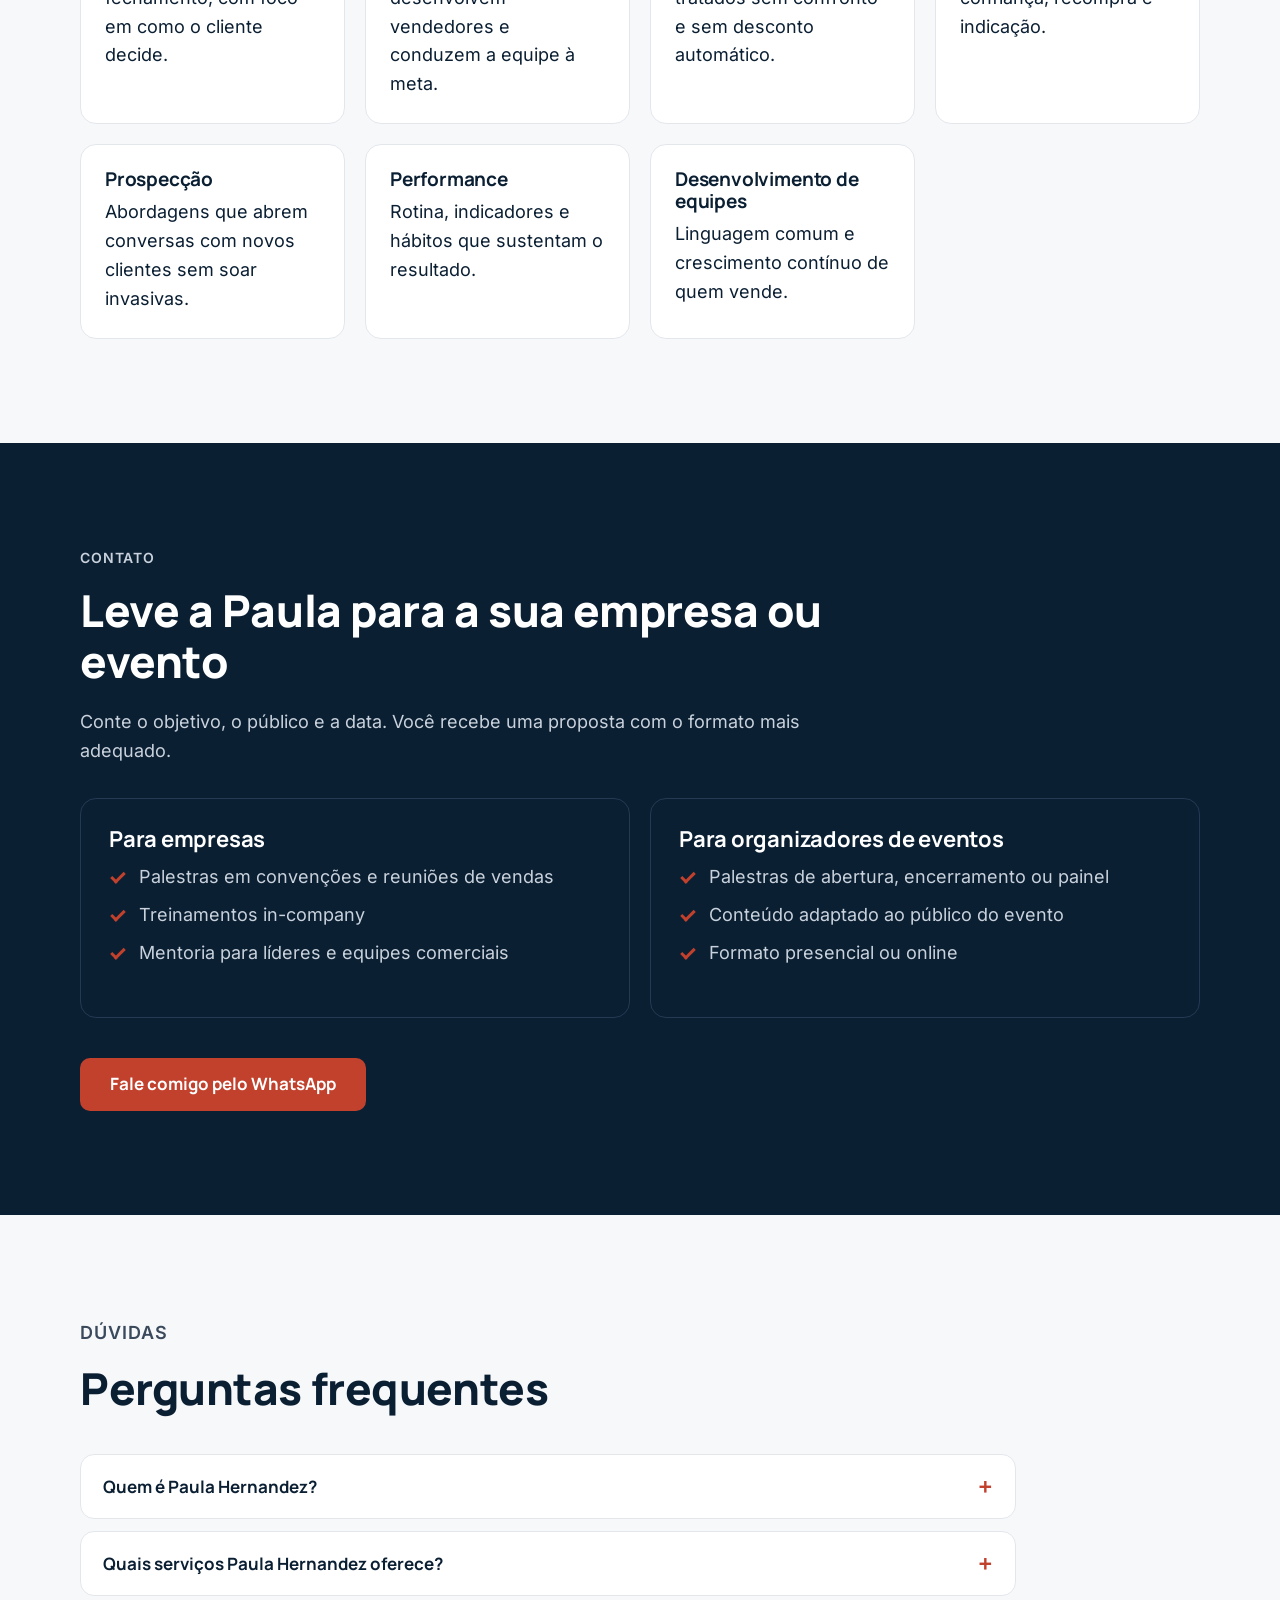
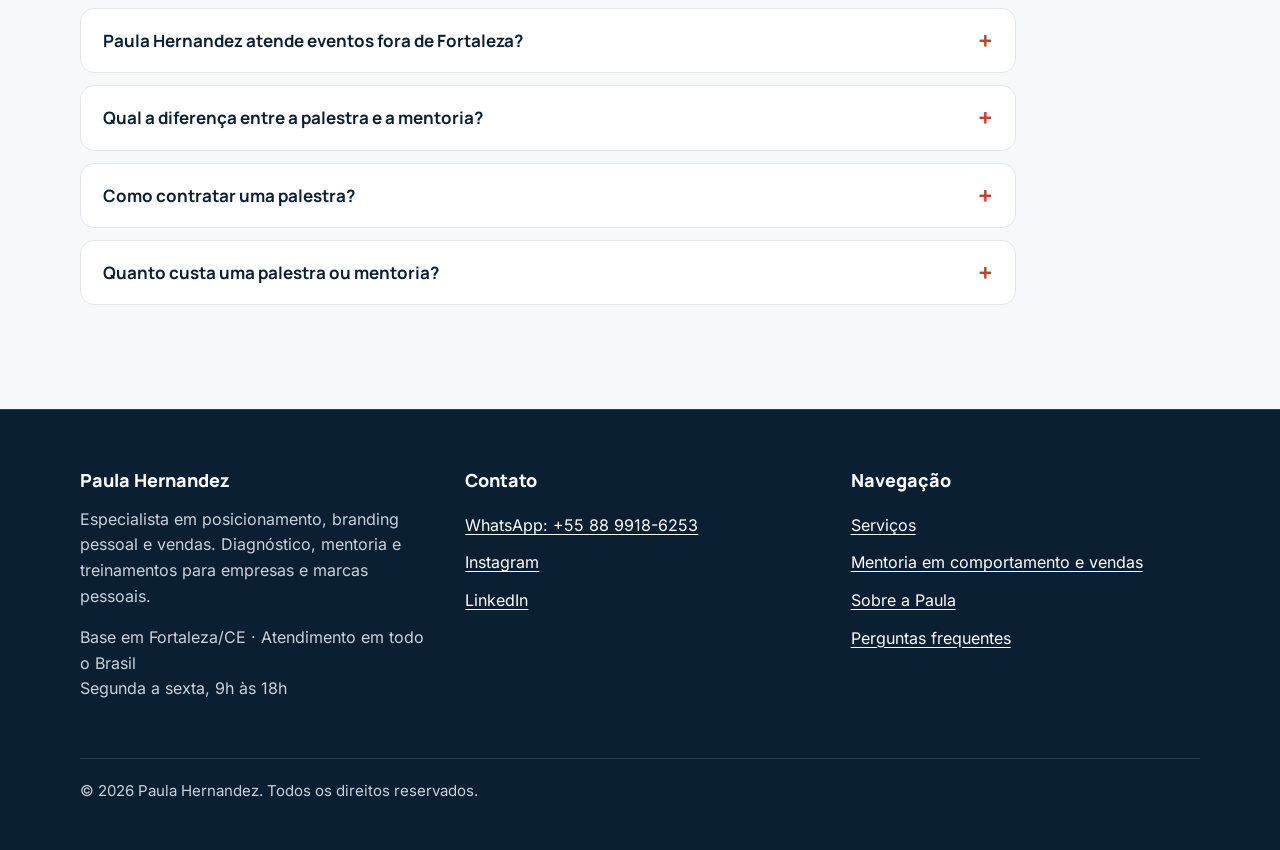
==== commit ce8412d7: "Preenche trajetória e formação da Paula na seção Sobre - Bio completa em 5 subseções (H3): escola de" ====
--- a/index.html
+++ b/index.html
@@ -151,8 +151,15 @@
       "url": "https://paulahernandezoficial.com.br/",
       "image": {"@type": "ImageObject", "url": "https://paulahernandezoficial.com.br/assets/img/paula-hernandez.webp", "width": 512, "height": 640},
       "sameAs": ["https://www.instagram.com/paulahernandezoficial", "https://www.linkedin.com/in/paulahernandezoficial/"],
-      "worksFor": {"@id": "https://paulahernandezoficial.com.br/#negocio"},
+      "worksFor": [{"@id": "https://paulahernandezoficial.com.br/#negocio"}, {"@type": "Organization", "name": "Tera"}],
       "homeLocation": {"@type": "City", "name": "Fortaleza", "sameAs": "https://www.wikidata.org/wiki/Q43463"},
+      "hasCredential": [
+        {"@type": "EducationalOccupationalCredential", "credentialCategory": "Secretariado Executivo"},
+        {"@type": "EducationalOccupationalCredential", "credentialCategory": "Gestão em Hotelaria e Turismo"},
+        {"@type": "EducationalOccupationalCredential", "credentialCategory": "Agente de Viagens"},
+        {"@type": "EducationalOccupationalCredential", "credentialCategory": "CIS Coach"},
+        {"@type": "EducationalOccupationalCredential", "credentialCategory": "Analista Comportamental e Treinadora"}
+      ],
       "knowsAbout": [
         {"@id": "https://www.wikidata.org/wiki/Q194189"},
         {"@id": "https://www.wikidata.org/wiki/Q5657855"},
@@ -192,6 +199,15 @@
       "url": "https://paulahernandezoficial.com.br/#mentoria"
     },
     {
+      "@type": "DefinedTerm",
+      "@id": "https://paulahernandezoficial.com.br/#metodo-leoa",
+      "name": "Método LEOA",
+      "description": "Método de posicionamento criado por Paula Hernandez para gerar oportunidades de negócio a partir da marca pessoal, aplicado em palestras, diagnósticos e no Programa Essence.",
+      "inDefinedTermSet": {"@id": "https://paulahernandezoficial.com.br/#metodologia"},
+      "creator": {"@id": "https://paulahernandezoficial.com.br/#paula"},
+      "url": "https://paulahernandezoficial.com.br/#palestras"
+    },
+    {
       "@type": "WebSite",
       "@id": "https://paulahernandezoficial.com.br/#site",
       "name": "Paula Hernandez",
@@ -300,7 +316,7 @@
           <li>Sebrae</li>
           <li>Prefeitura de Maracanaú</li>
           <li>Espaço das Empadas</li>
-          <li>Pousada Beli Jeri</li>
+          <li>Pousada Bella Jeri</li>
         </ul>
         <p class="numero-rotulo">Fonte: dados próprios · out/2026</p>
       </div>
@@ -438,17 +454,37 @@
     <div class="texto">
       <p class="selo">Sobre a mentora</p>
       <h2 id="titulo-sobre">Prazer, eu sou a Paula Hernandez</h2>
-      <p>Sou especialista em comportamento e vendas. Acredito que vender bem é consequência de entender pessoas: o cliente que está decidindo e o vendedor que está conduzindo a conversa.</p>
-      <p class="pendente">[PREENCHER: trajetória — como começou em vendas, cargos e empresas por onde passou, formação e marcos da carreira.]</p>
-      <p>No palco ou na mentoria, meu compromisso é o mesmo: conteúdo claro, aplicável no dia seguinte e respeitoso com o cliente. Sem fórmulas mágicas e sem pressão. Método, prática e acompanhamento.</p>
+      <p>Minha trajetória em posicionamento e vendas começou muito antes das redes sociais. Começou no contato com as pessoas, na escuta do cliente e na experiência de transformar um bom atendimento em confiança e oportunidades de negócio.</p>
+      <p>Sou empresária, mentora e profissional de marketing, posicionamento e vendas. Minha carreira reúne experiências no varejo de luxo, na indústria, no turismo e no desenvolvimento humano. Cada uma dessas etapas contribuiu para a maneira como trabalho hoje: identificando o potencial de pessoas e negócios e ajudando a comunicar esse valor com clareza, personalidade e estratégia.</p>
+
+      <h3>A escola das vendas e do relacionamento</h3>
+      <p>Durante 13 anos, trabalhei com vendas no varejo de luxo, no Shopping Iguatemi, em São Paulo. Foi uma escola prática de atendimento, negociação e relacionamento. Aprendi a reconhecer diferentes perfis de clientes, compreender o que influenciava suas escolhas e apresentar o valor de uma experiência para além do preço.</p>
+      <p>Na indústria, atuei como secretária de vendas na Nokia Maillefer. Na SDI, do setor odontológico, trabalhei com marketing e vendas, acompanhando uma equipe de cinco representantes e participando de ações comerciais e viagens internacionais. Essas experiências ampliaram minha visão sobre organização, comunicação e resultados.</p>
+
+      <h3>O empreendedorismo e a hospitalidade</h3>
+      <p>No turismo, participei do pioneirismo do receptivo off-road na rota Jericoacoara, Delta do Parnaíba e Lençóis Maranhenses.</p>
+      <p>Entre 2008 e 2024, estive à frente da Pousada Bella Jeri, em Jericoacoara. Empreender na hospitalidade me ensinou a cuidar de toda a jornada do cliente, desde a primeira impressão até a lembrança que ele leva depois de uma experiência.</p>
+      <p>A pousada recebeu reconhecimentos do TripAdvisor, e essa etapa consolidou uma convicção que acompanha meu trabalho: a reputação de uma marca se constrói nos detalhes e precisa ser sustentada pelo que ela entrega.</p>
+
+      <h3>A conexão entre comportamento, posicionamento e vendas</h3>
+      <p>Em 2018, comecei a aprofundar meus estudos em marketing. Ao conhecimento comercial e à vivência como empresária, acrescentei estudos sobre comportamento humano, comunicação e desenvolvimento pessoal.</p>
+      <p>Desde 2019, também desenvolvo trabalhos online por meio do Instituto de Treinamento Pessoal Salles Hernandez. Com palestras, mentorias e treinamentos, passei a ajudar outras pessoas a reconhecer suas competências, desenvolver confiança e transformar conhecimento em ação.</p>
+      <p>Foi nesse encontro entre vendas, comportamento e marketing que meu trabalho com posicionamento ganhou forma. Percebi que muitos profissionais tinham experiência e entregavam um excelente serviço, mas encontravam dificuldade para mostrar ao mercado o valor do que faziam. Hoje, ajudo a construir essa ponte.</p>
+
+      <h3>Meu trabalho hoje</h3>
+      <p>Sou sócia da Tera, onde atuo com comunicação artesanal premium, posicionamento e marketing de conteúdo. Também realizo palestras, mentorias e treinamentos de atendimento e vendas.</p>
+      <p>Meu trabalho é ajudar empresários e profissionais a reconhecer seus diferenciais, organizar sua mensagem e contar histórias que aproximem sua marca das pessoas certas. Acredito em uma comunicação que tenha intenção, identidade e compromisso com a entrega — capaz de traduzir experiência em autoridade, despertar confiança e gerar oportunidades de negócio.</p>
+      <p>Minha trajetória me ensinou a enxergar o potencial das pessoas. Hoje, meu propósito é ajudá-las a tornar esse potencial reconhecido pelo mercado.</p>
       <p>Atendo empresas, equipes e profissionais de Fortaleza e de todo o Brasil, presencialmente ou online.</p>
     </div>
     <aside class="ficha" aria-label="Paula Hernandez em resumo">
       <dl>
-        <div><dt>Especialidade</dt><dd>Comportamento e vendas</dd></div>
+        <div><dt>Especialidade</dt><dd>Posicionamento, branding pessoal e vendas</dd></div>
         <div><dt>Atuação</dt><dd>Diagnóstico, mentoria, treinamentos e palestras</dd></div>
-        <div><dt>Método</dt><dd>Ler, Conectar, Conduzir</dd></div>
-        <div class="pendente"><dt>Formação</dt><dd>[PREENCHER]</dd></div>
+        <div><dt>Método</dt><dd>Método LEOA · Ler, Conectar, Conduzir</dd></div>
+        <div><dt>Formação</dt><dd>Secretariado Executivo; Gestão em Hotelaria e Turismo; Agente de Viagens; CIS Coach; Analista Comportamental e Treinadora</dd></div>
+        <div><dt>Trajetória</dt><dd>13 anos em vendas no varejo de luxo (Shopping Iguatemi/SP); Nokia Maillefer; SDI; Pousada Bella Jeri (2008–2024), reconhecida pelo TripAdvisor</dd></div>
+        <div><dt>Atualmente</dt><dd>Sócia da Tera · Instituto de Treinamento Pessoal Salles Hernandez</dd></div>
         <div><dt>Base</dt><dd>Fortaleza/CE, com atendimento em todo o Brasil</dd></div>
       </dl>
     </aside>
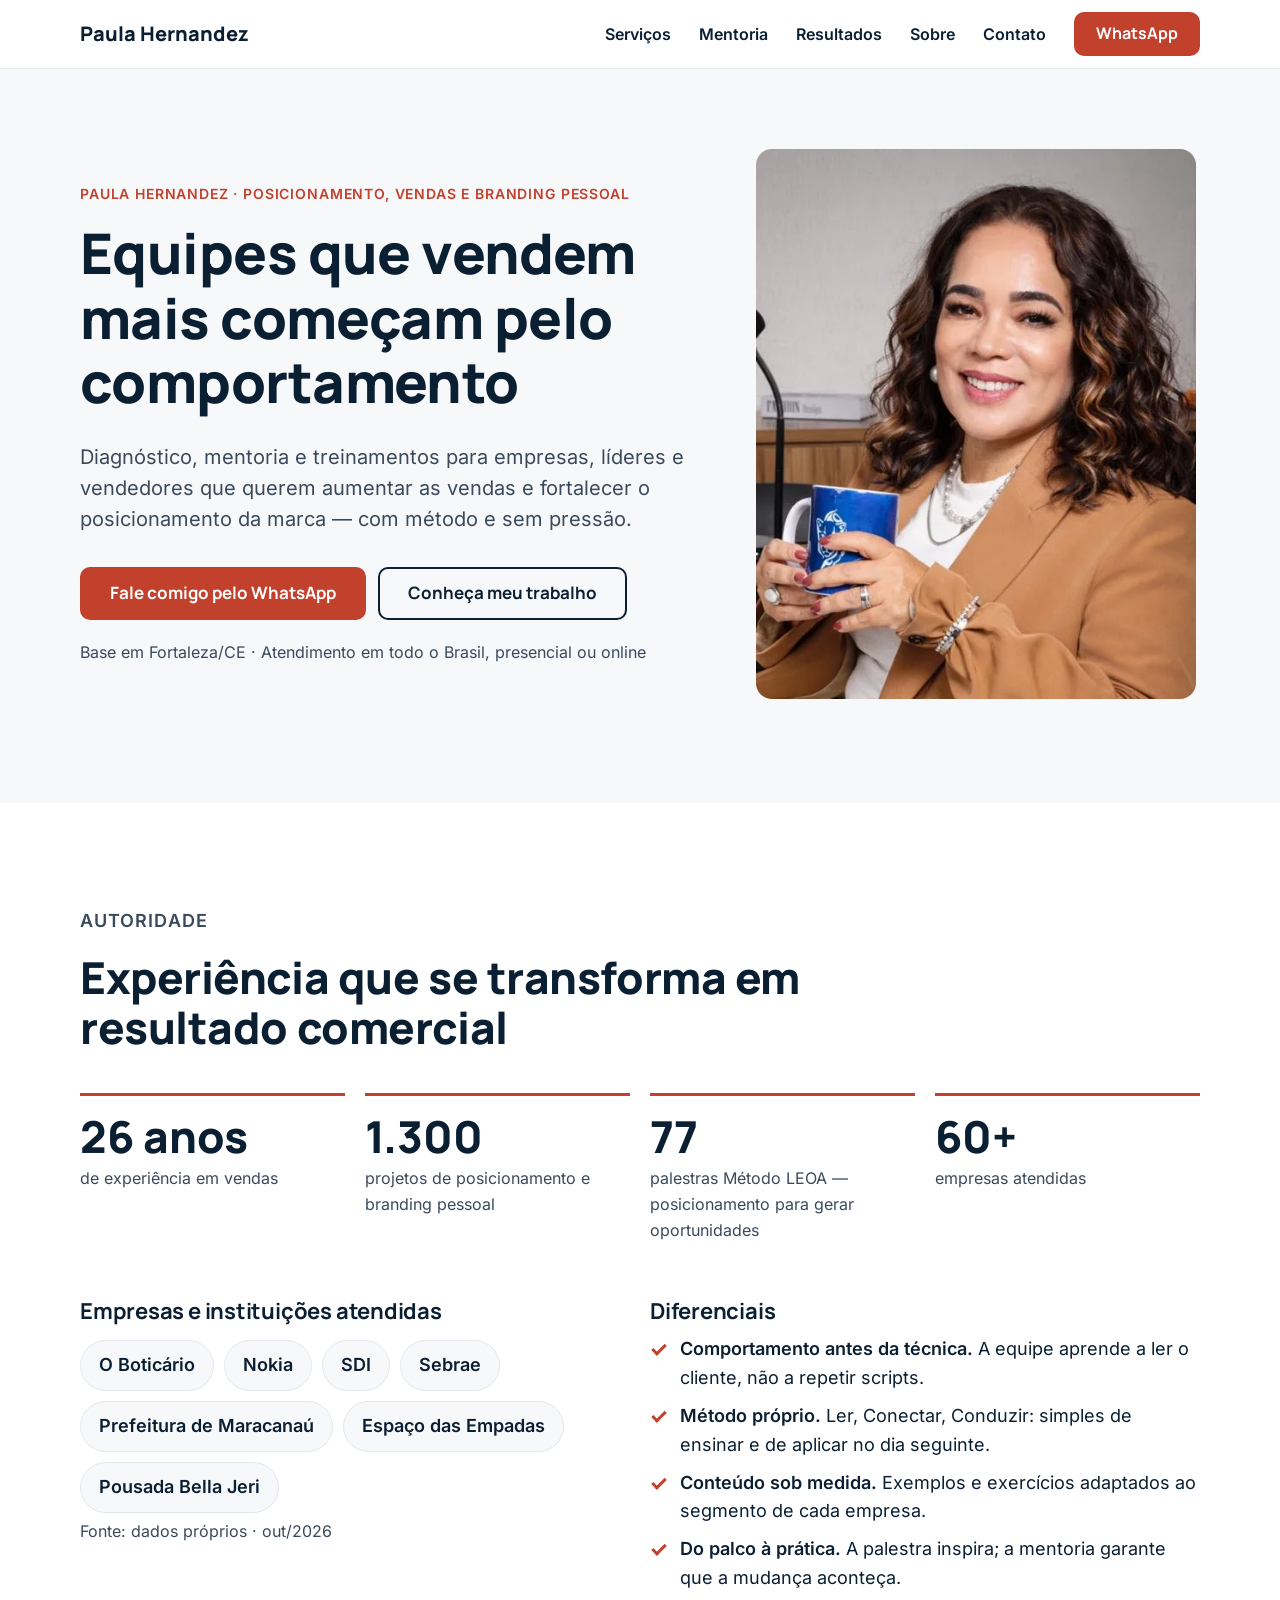
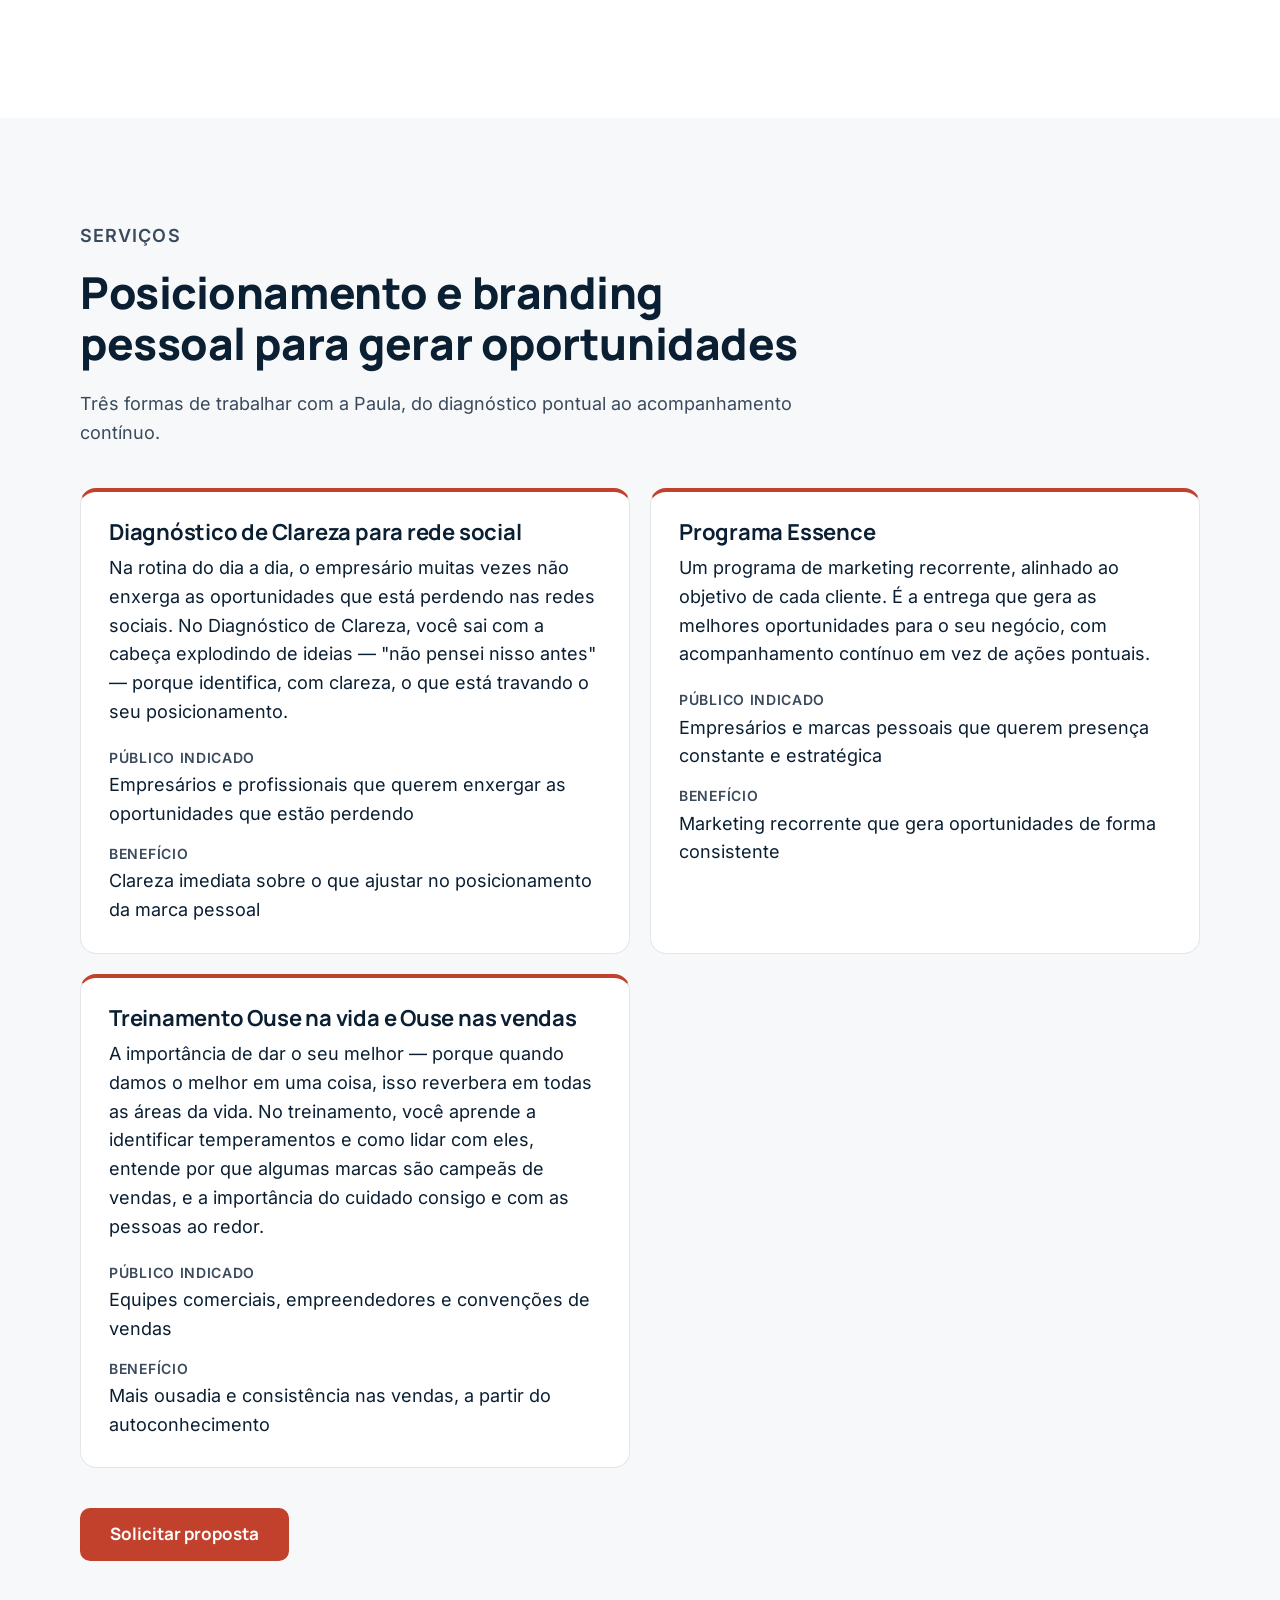
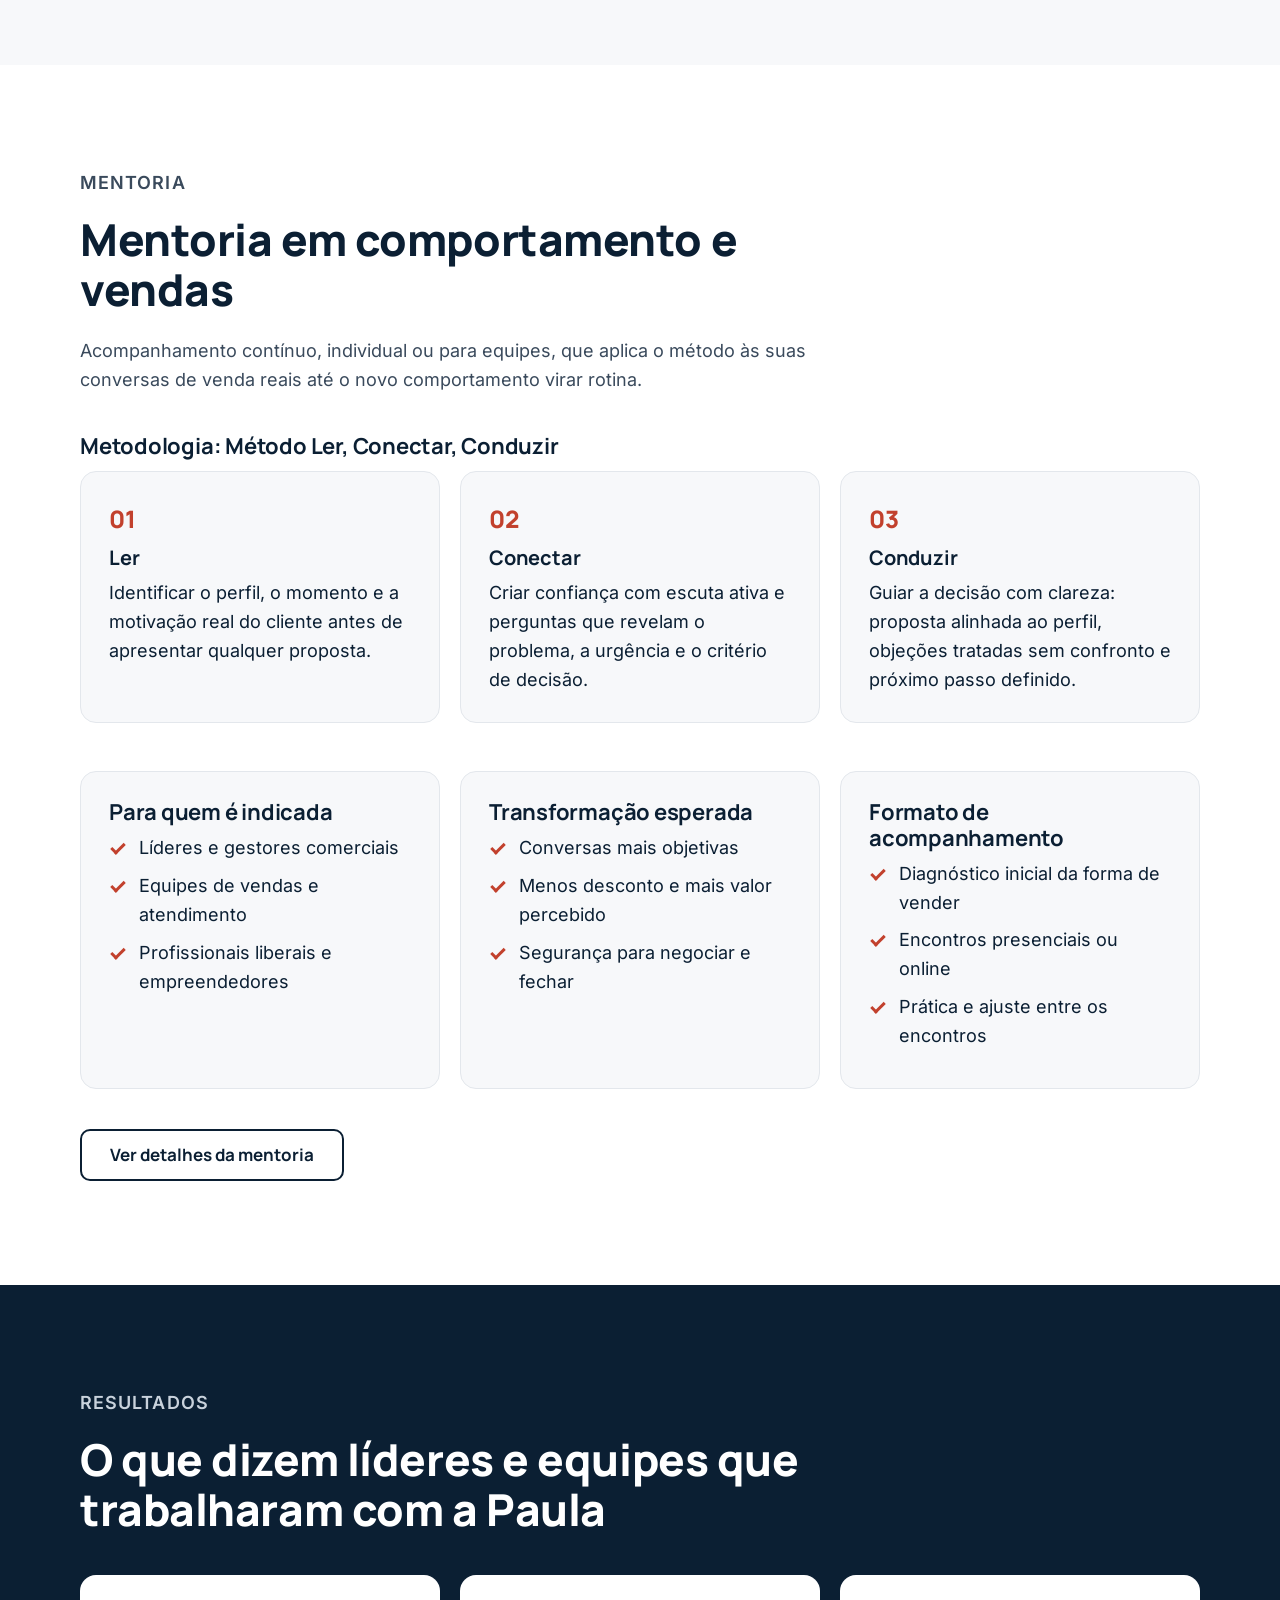
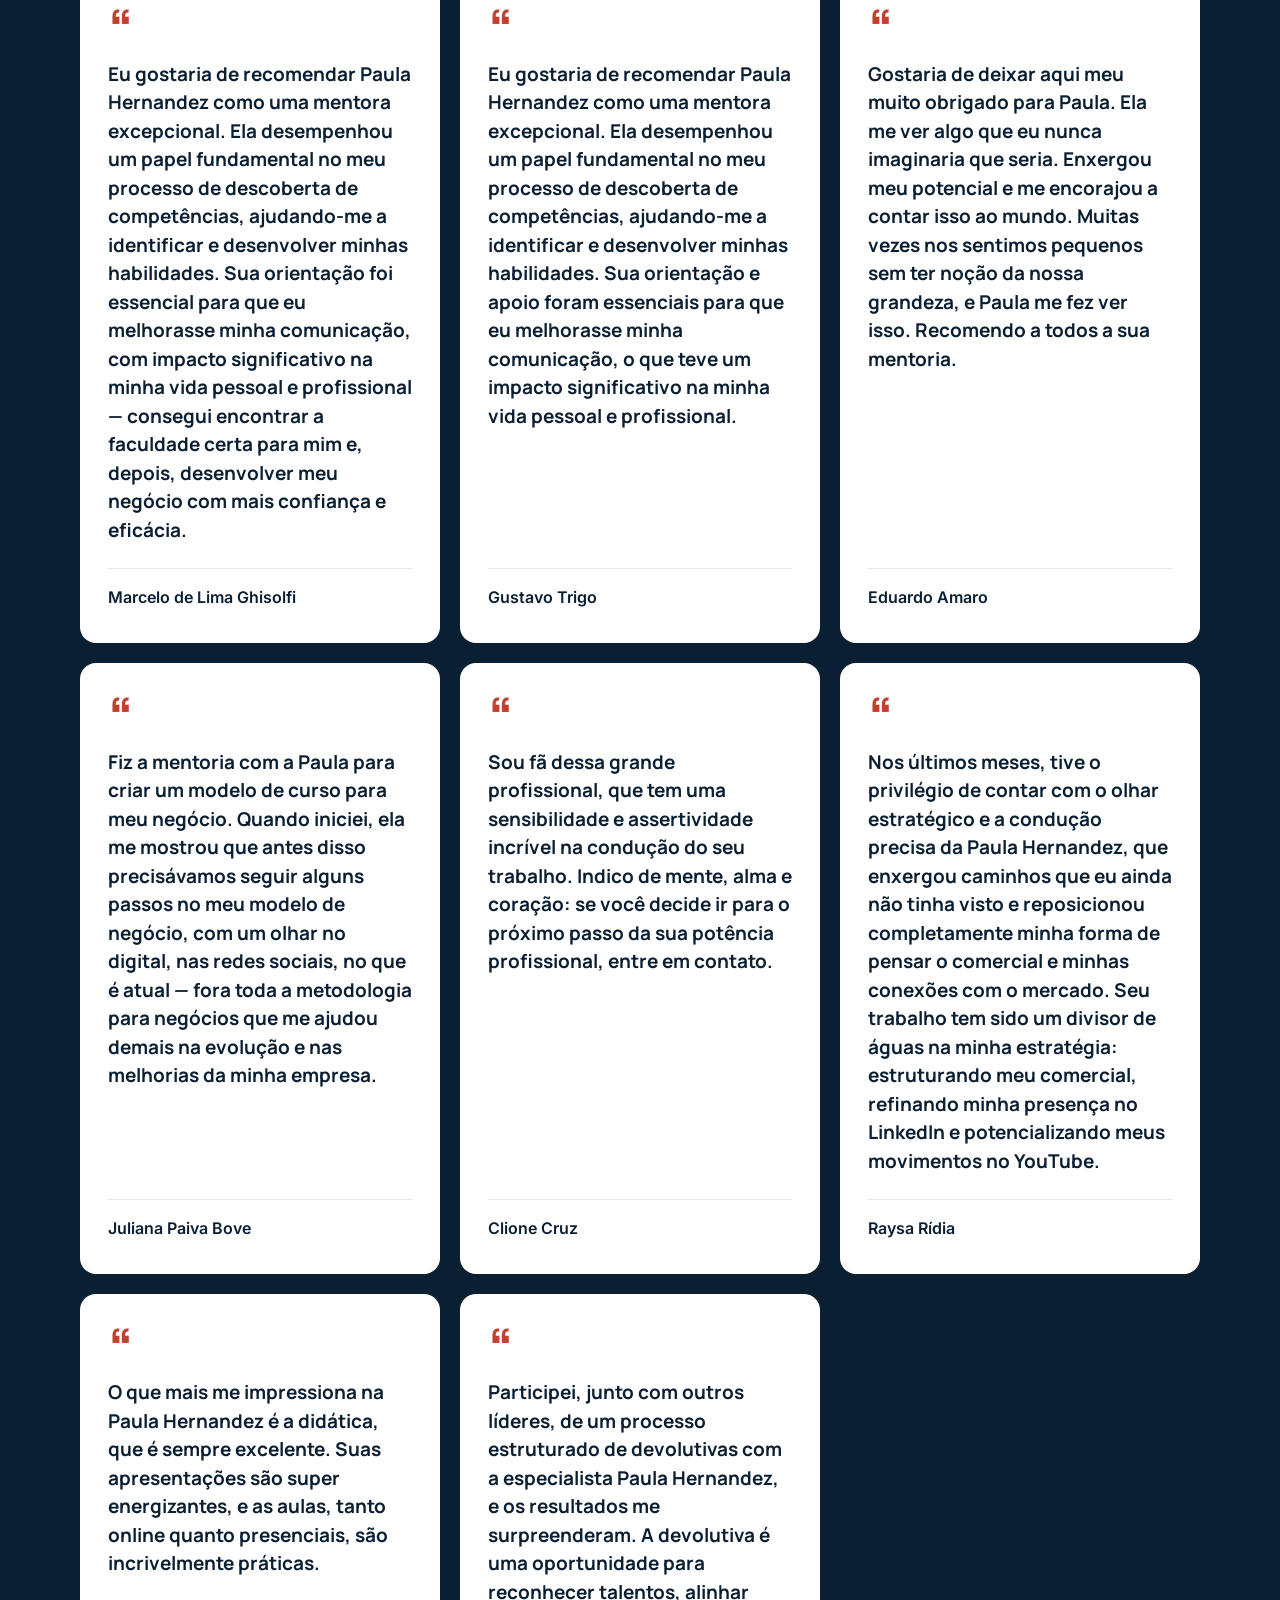
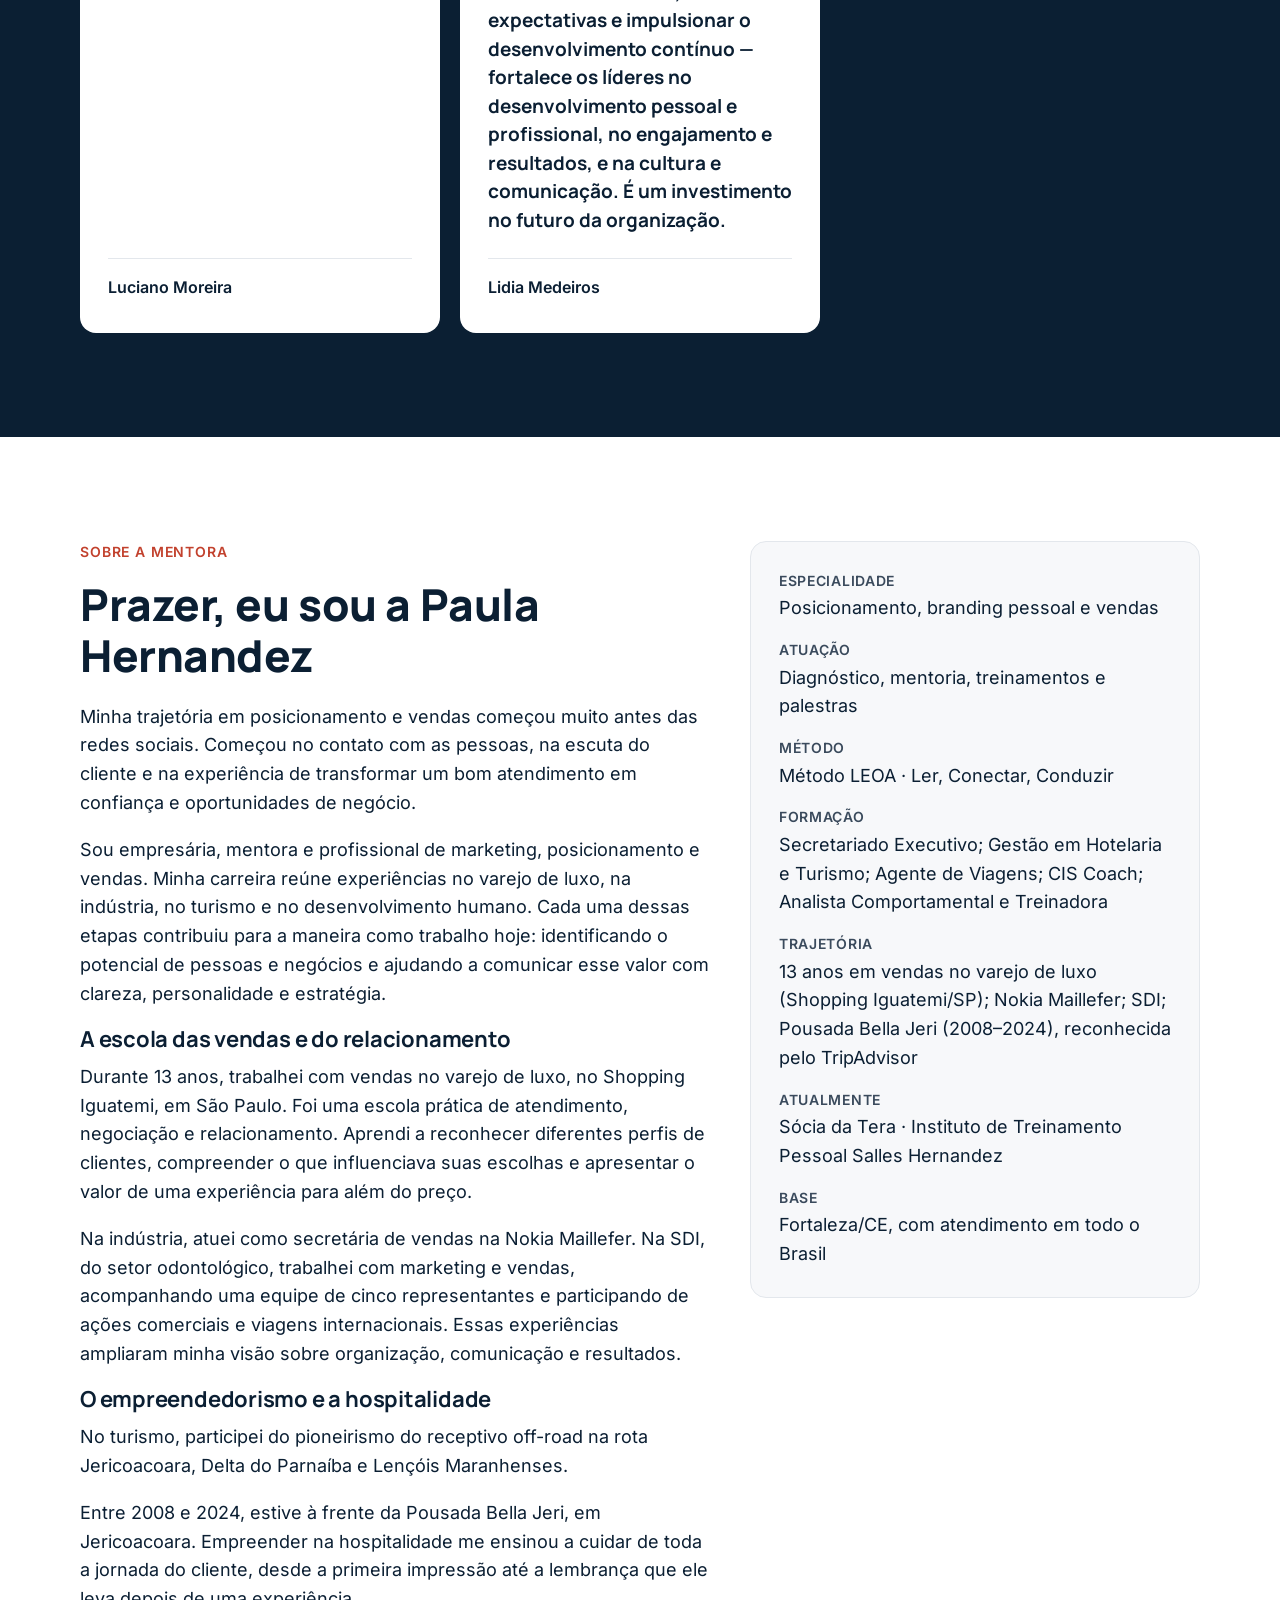
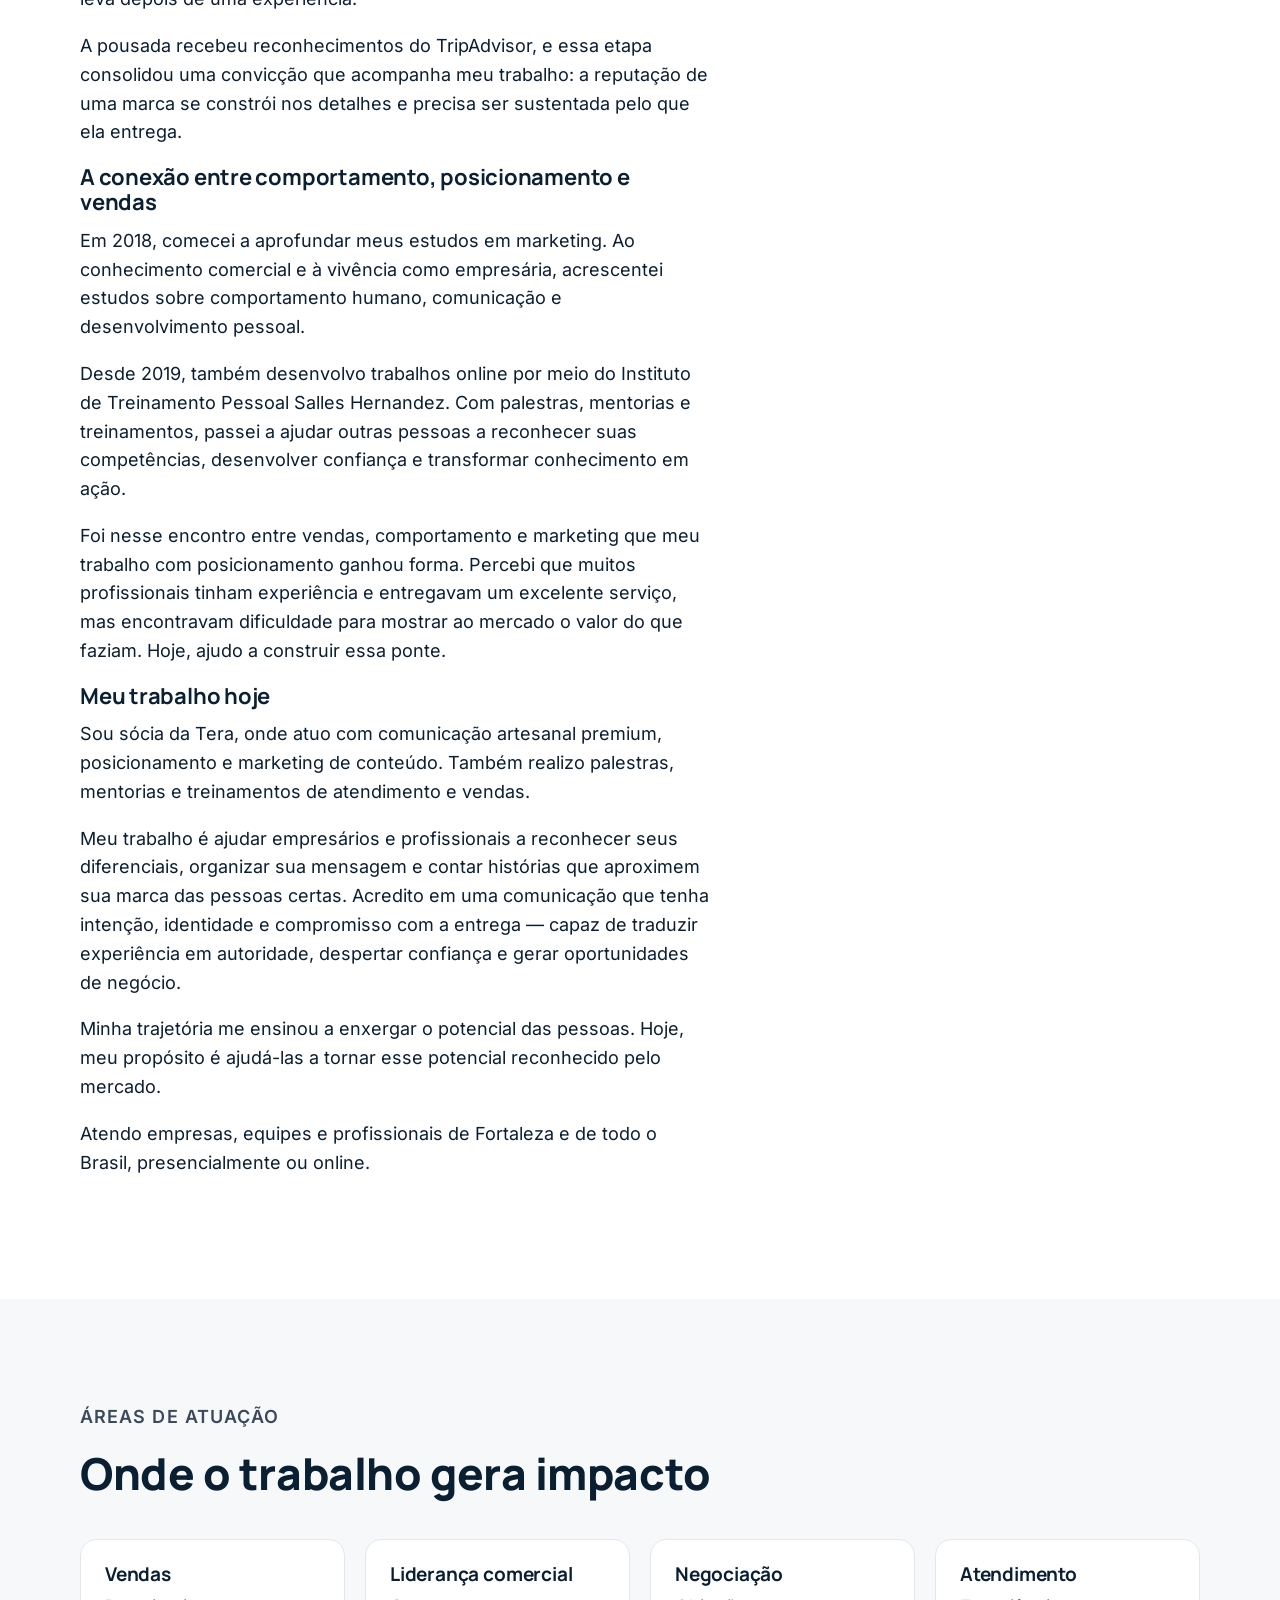
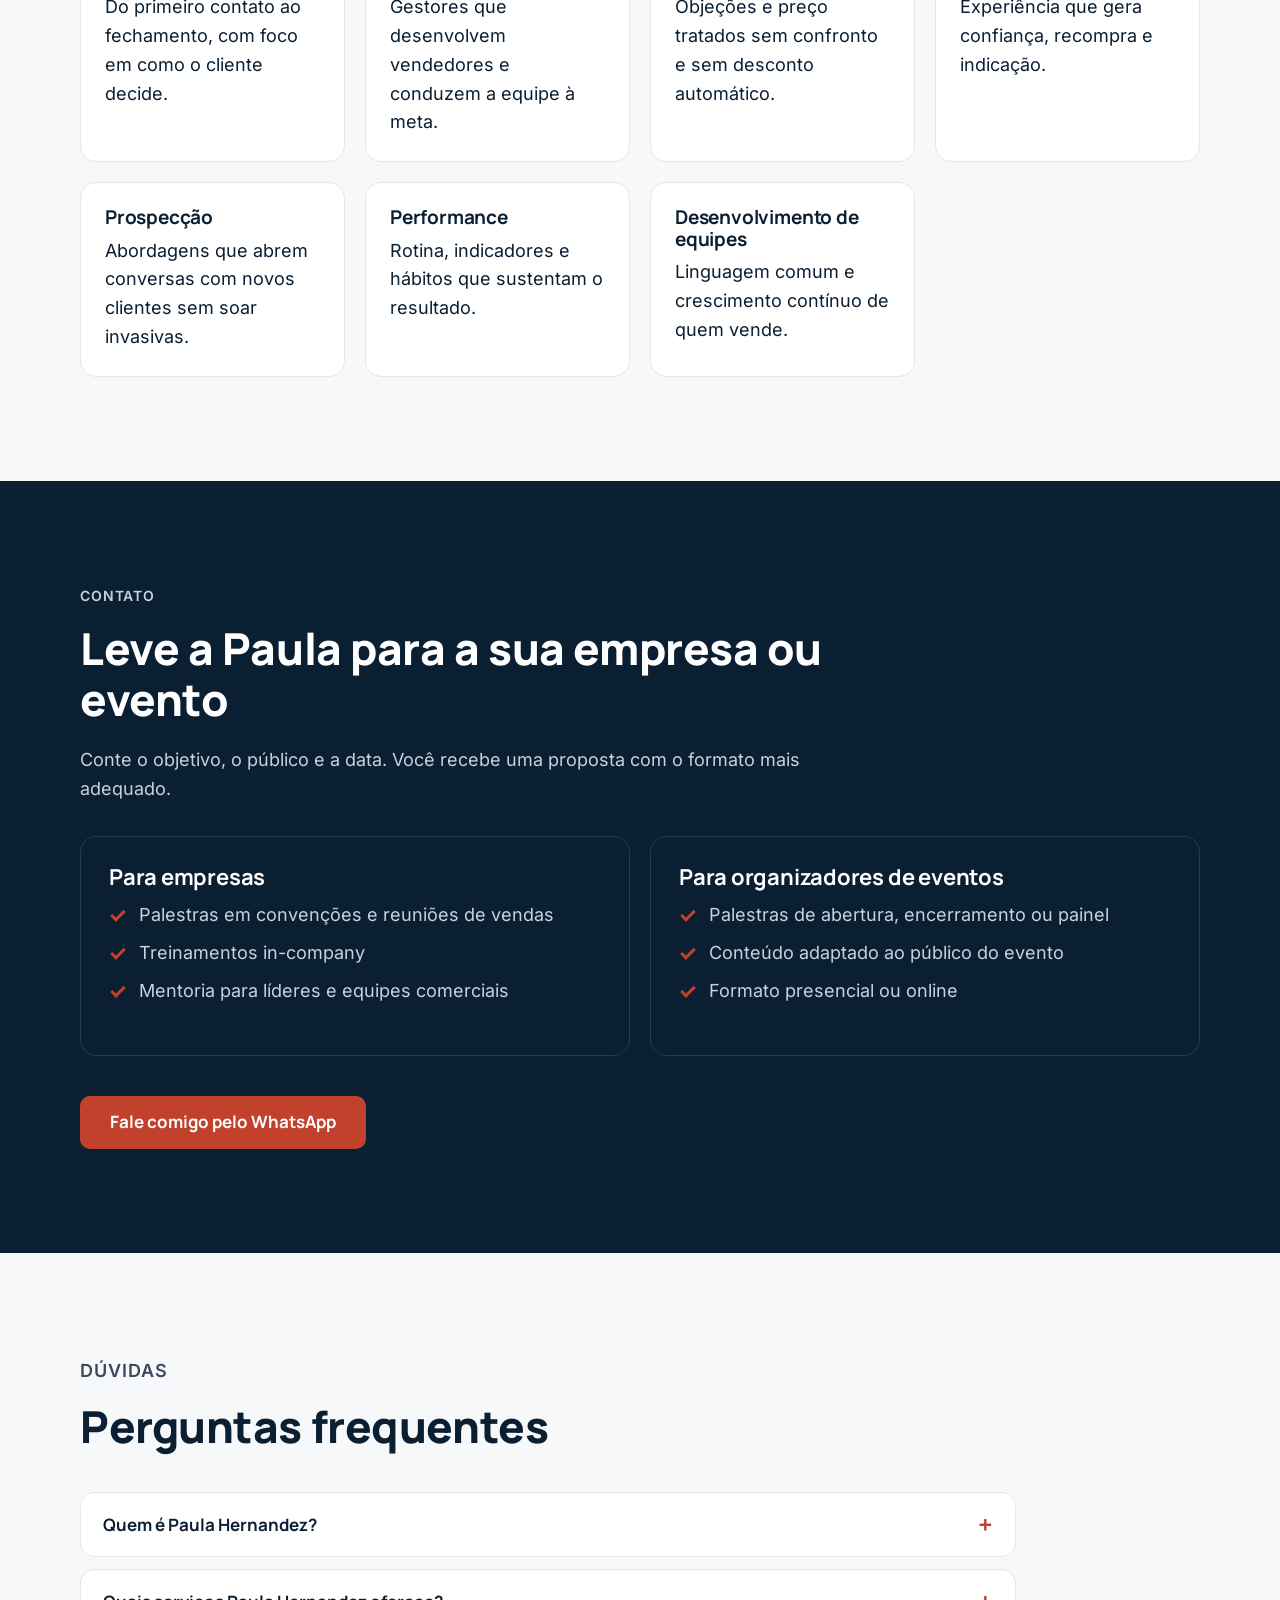
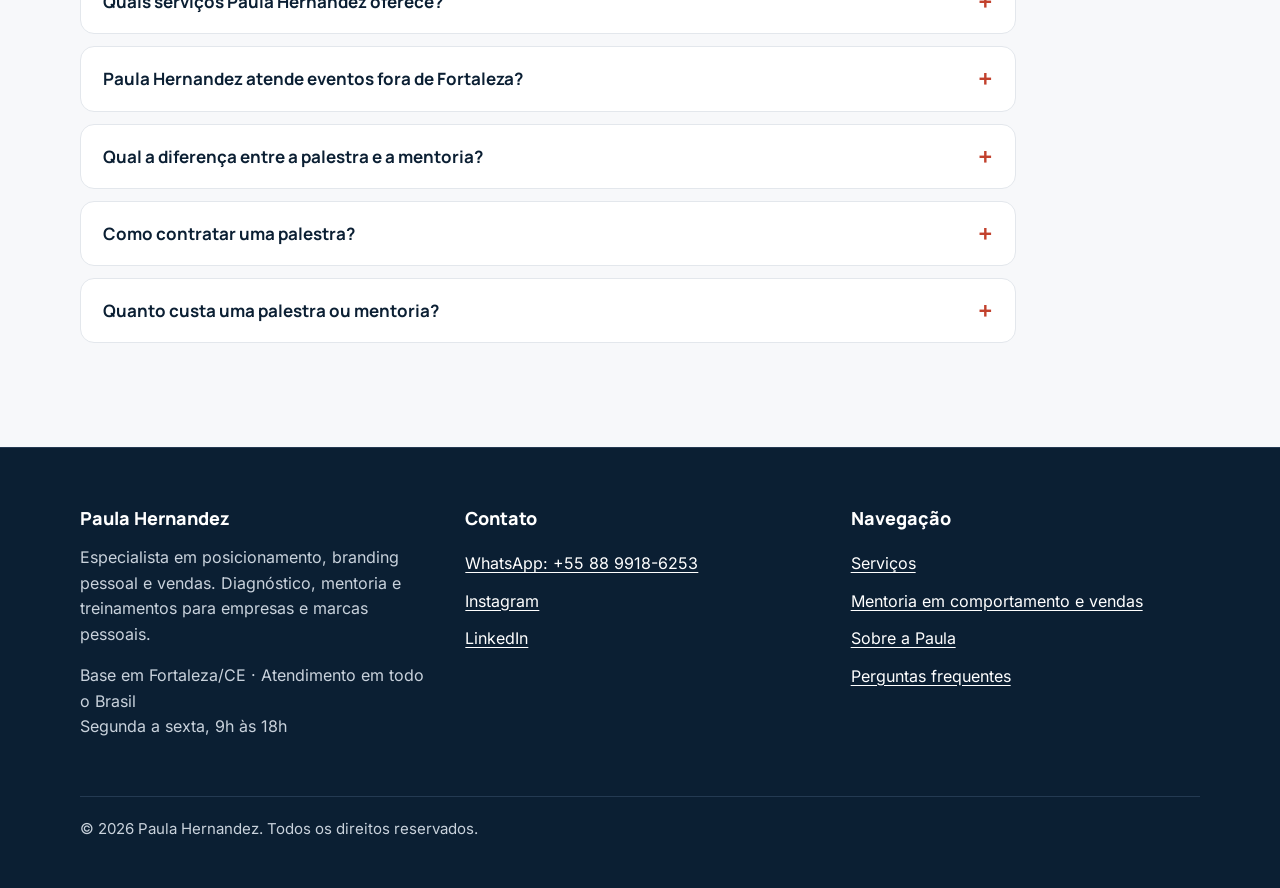
==== commit b5f99ebb: "Preenche os 8 depoimentos reais na seção Resultados Substitui os 3 blocos [PREENCHER] pelos 8 depoim" ====
--- a/index.html
+++ b/index.html
@@ -432,18 +432,38 @@
       <p class="selo">Resultados</p>
       <h2 id="titulo-resultados">O que dizem líderes e equipes que trabalharam com a Paula</h2>
     </div>
-    <div class="grade grade-3 pendente">
-      <figure class="depoimento">
-        <blockquote><p>[PREENCHER: depoimento real, de 2 a 4 frases, com o resultado obtido.]</p></blockquote>
-        <figcaption><strong>[PREENCHER: Nome]</strong>[PREENCHER: Cargo] · [PREENCHER: Empresa]</figcaption>
-      </figure>
-      <figure class="depoimento">
-        <blockquote><p>[PREENCHER: depoimento real, de 2 a 4 frases, com o resultado obtido.]</p></blockquote>
-        <figcaption><strong>[PREENCHER: Nome]</strong>[PREENCHER: Cargo] · [PREENCHER: Empresa]</figcaption>
-      </figure>
-      <figure class="depoimento">
-        <blockquote><p>[PREENCHER: depoimento real, de 2 a 4 frases, com o resultado obtido.]</p></blockquote>
-        <figcaption><strong>[PREENCHER: Nome]</strong>[PREENCHER: Cargo] · [PREENCHER: Empresa]</figcaption>
+    <div class="grade grade-3">
+      <figure class="depoimento">
+        <blockquote><p>Eu gostaria de recomendar Paula Hernandez como uma mentora excepcional. Ela desempenhou um papel fundamental no meu processo de descoberta de competências, ajudando-me a identificar e desenvolver minhas habilidades. Sua orientação foi essencial para que eu melhorasse minha comunicação, com impacto significativo na minha vida pessoal e profissional — consegui encontrar a faculdade certa para mim e, depois, desenvolver meu negócio com mais confiança e eficácia.</p></blockquote>
+        <figcaption><strong>Marcelo de Lima Ghisolfi</strong></figcaption>
+      </figure>
+      <figure class="depoimento">
+        <blockquote><p>Eu gostaria de recomendar Paula Hernandez como uma mentora excepcional. Ela desempenhou um papel fundamental no meu processo de descoberta de competências, ajudando-me a identificar e desenvolver minhas habilidades. Sua orientação e apoio foram essenciais para que eu melhorasse minha comunicação, o que teve um impacto significativo na minha vida pessoal e profissional.</p></blockquote>
+        <figcaption><strong>Gustavo Trigo</strong></figcaption>
+      </figure>
+      <figure class="depoimento">
+        <blockquote><p>Gostaria de deixar aqui meu muito obrigado para Paula. Ela me ver algo que eu nunca imaginaria que seria. Enxergou meu potencial e me encorajou a contar isso ao mundo. Muitas vezes nos sentimos pequenos sem ter noção da nossa grandeza, e Paula me fez ver isso. Recomendo a todos a sua mentoria.</p></blockquote>
+        <figcaption><strong>Eduardo Amaro</strong></figcaption>
+      </figure>
+      <figure class="depoimento">
+        <blockquote><p>Fiz a mentoria com a Paula para criar um modelo de curso para meu negócio. Quando iniciei, ela me mostrou que antes disso precisávamos seguir alguns passos no meu modelo de negócio, com um olhar no digital, nas redes sociais, no que é atual — fora toda a metodologia para negócios que me ajudou demais na evolução e nas melhorias da minha empresa.</p></blockquote>
+        <figcaption><strong>Juliana Paiva Bove</strong></figcaption>
+      </figure>
+      <figure class="depoimento">
+        <blockquote><p>Sou fã dessa grande profissional, que tem uma sensibilidade e assertividade incrível na condução do seu trabalho. Indico de mente, alma e coração: se você decide ir para o próximo passo da sua potência profissional, entre em contato.</p></blockquote>
+        <figcaption><strong>Clione Cruz</strong></figcaption>
+      </figure>
+      <figure class="depoimento">
+        <blockquote><p>Nos últimos meses, tive o privilégio de contar com o olhar estratégico e a condução precisa da Paula Hernandez, que enxergou caminhos que eu ainda não tinha visto e reposicionou completamente minha forma de pensar o comercial e minhas conexões com o mercado. Seu trabalho tem sido um divisor de águas na minha estratégia: estruturando meu comercial, refinando minha presença no LinkedIn e potencializando meus movimentos no YouTube.</p></blockquote>
+        <figcaption><strong>Raysa Rídia</strong></figcaption>
+      </figure>
+      <figure class="depoimento">
+        <blockquote><p>O que mais me impressiona na Paula Hernandez é a didática, que é sempre excelente. Suas apresentações são super energizantes, e as aulas, tanto online quanto presenciais, são incrivelmente práticas.</p></blockquote>
+        <figcaption><strong>Luciano Moreira</strong></figcaption>
+      </figure>
+      <figure class="depoimento">
+        <blockquote><p>Participei, junto com outros líderes, de um processo estruturado de devolutivas com a especialista Paula Hernandez, e os resultados me surpreenderam. A devolutiva é uma oportunidade para reconhecer talentos, alinhar expectativas e impulsionar o desenvolvimento contínuo — fortalece os líderes no desenvolvimento pessoal e profissional, no engajamento e resultados, e na cultura e comunicação. É um investimento no futuro da organização.</p></blockquote>
+        <figcaption><strong>Lidia Medeiros</strong></figcaption>
       </figure>
     </div>
   </div>
